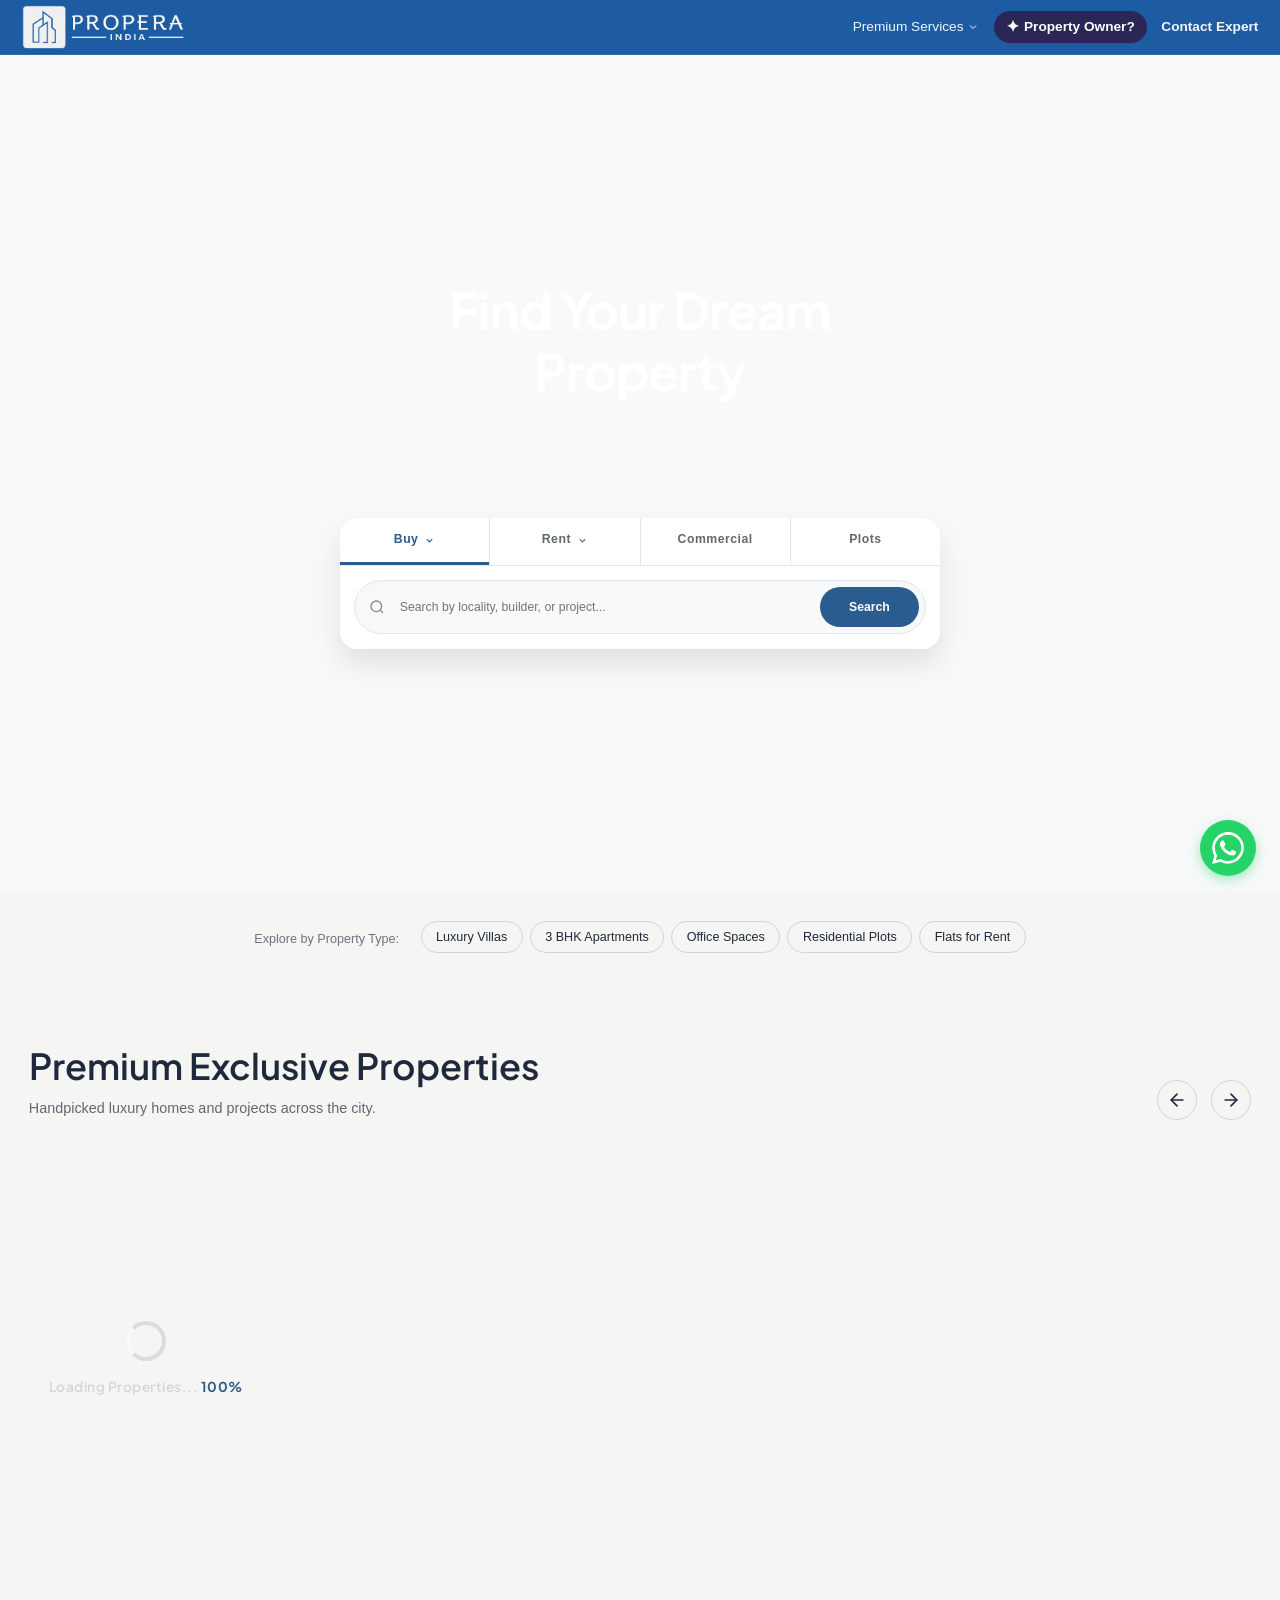
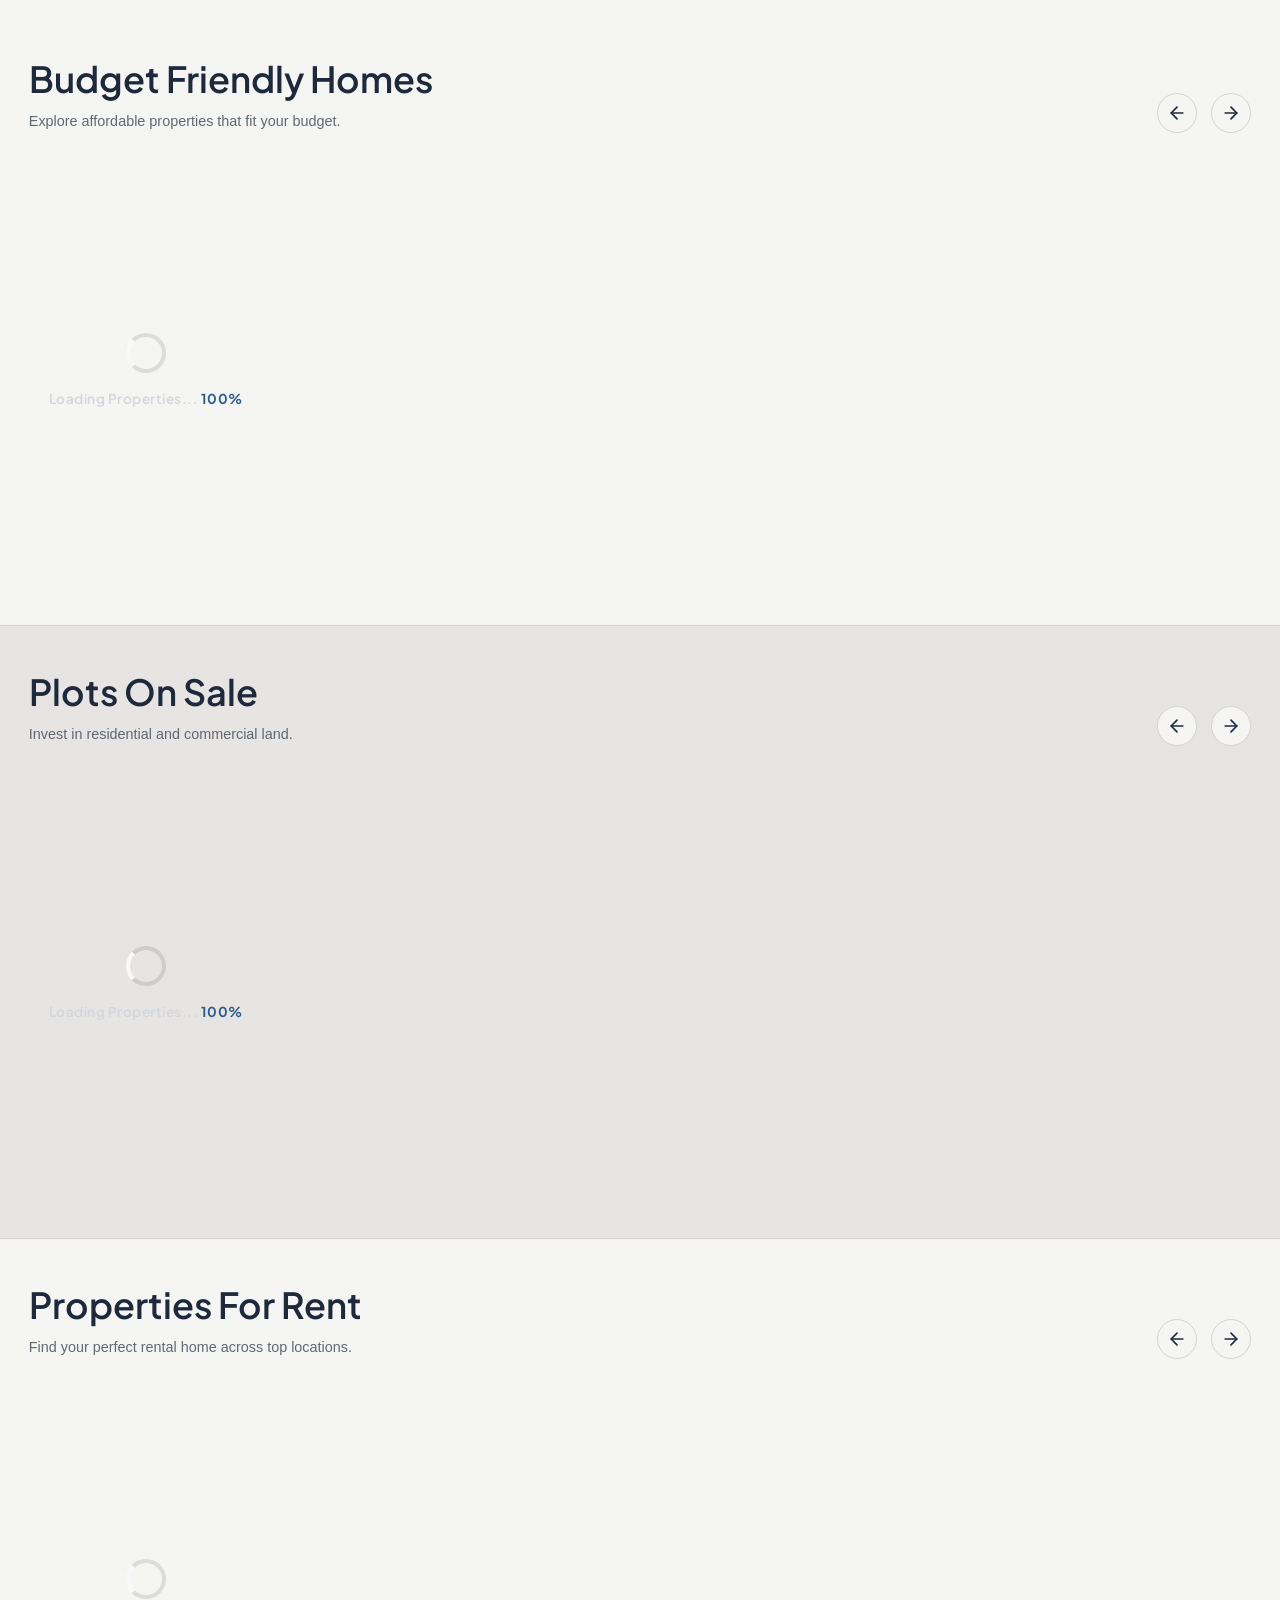
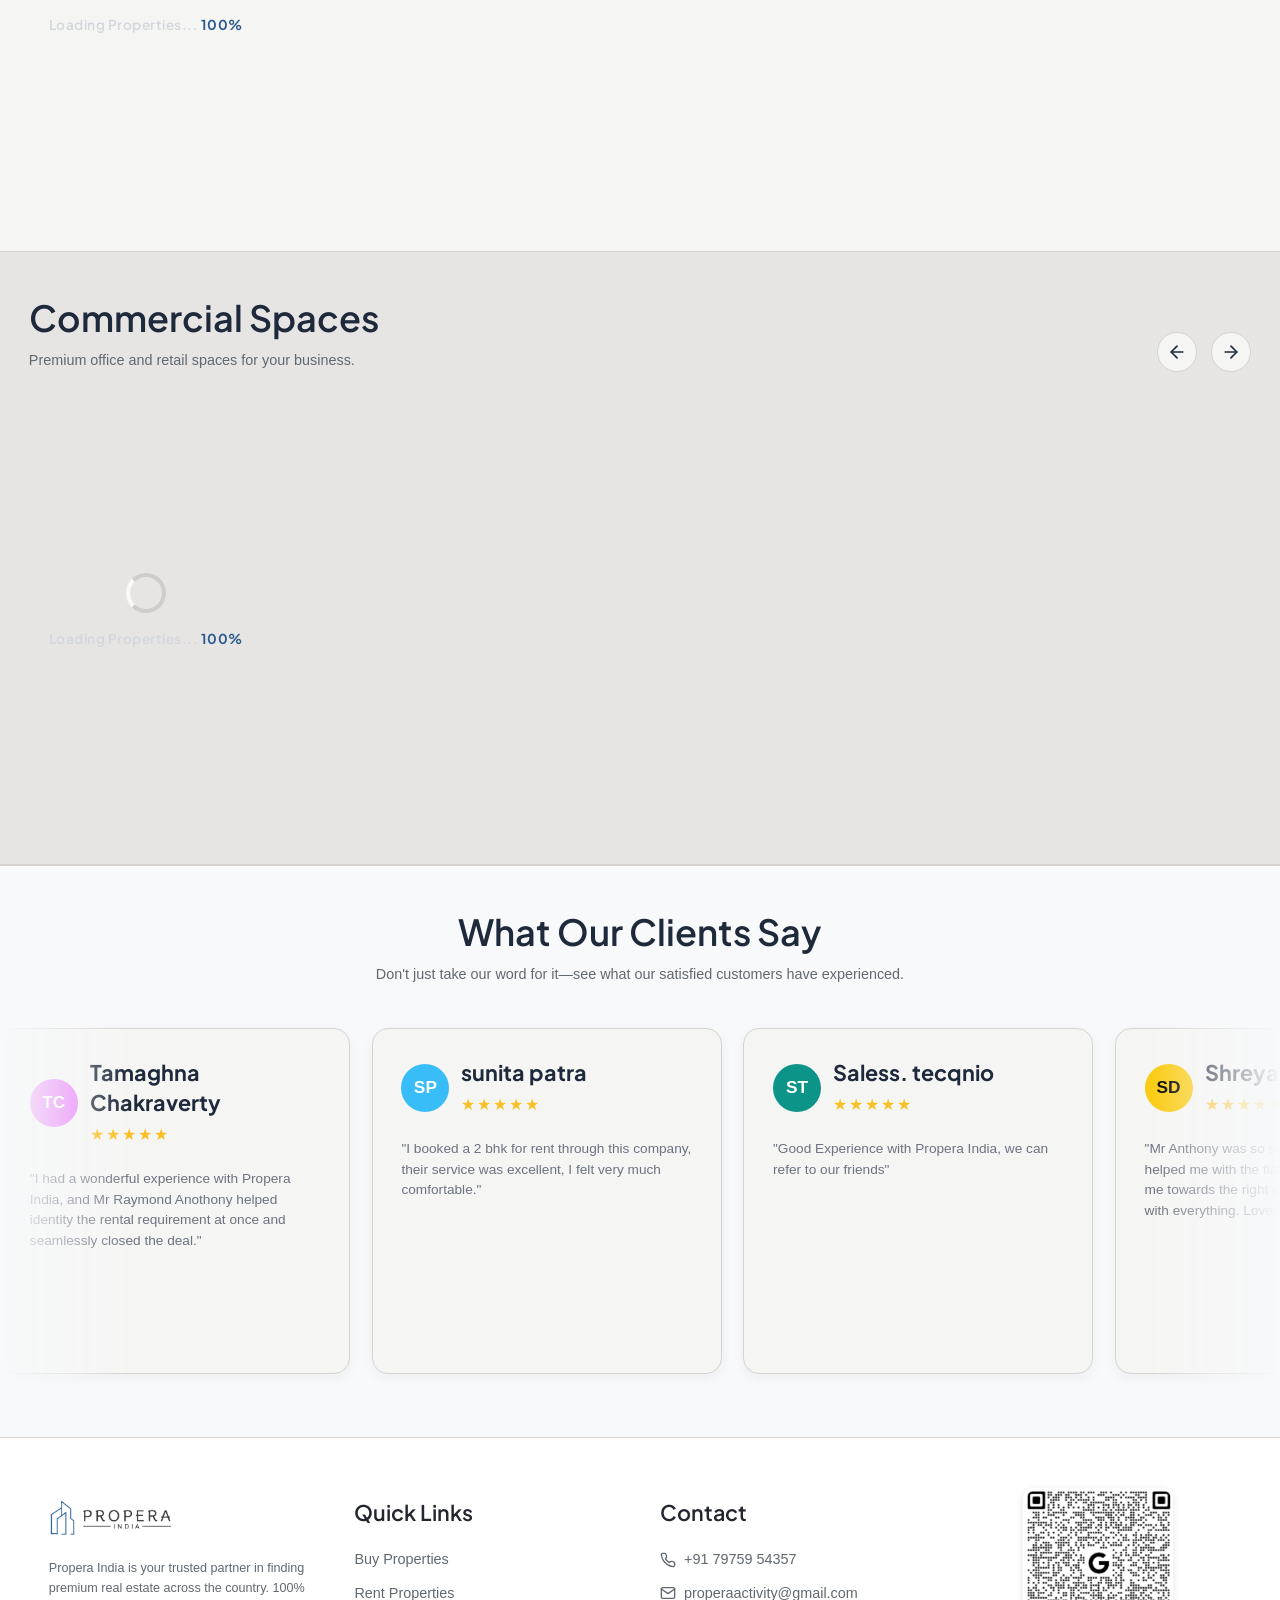
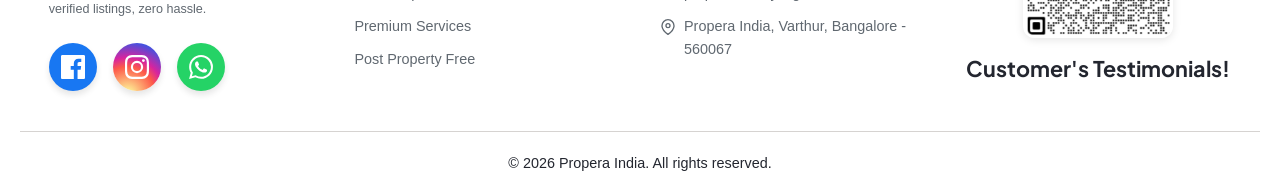
==== index.html @ 9d16a953 "Merge branch 'main' of https://github.com/properaindia/PROPERA-INDIA-WEBSITE" ====
<!DOCTYPE html>
<html lang="en">
<head>
  <meta charset="UTF-8">
  <meta name="viewport" content="width=device-width, initial-scale=1.0">
  <title>Propera India | Premium Real Estate Platform</title>
  
  <meta name="description" content="Discover premium real estate, luxury villas, and commercial properties in India with Propera.">
  <link rel="preconnect" href="https://fonts.googleapis.com">
  <link rel="preconnect" href="https://fonts.gstatic.com" crossorigin>
  <link href="https://fonts.googleapis.com/css2?family=Plus+Jakarta+Sans:wght@400;500;600;700&display=swap" rel="stylesheet">
  
  <link rel="stylesheet" href="css/navbar.css">
  <link rel="stylesheet" href="css/design-system.css">
  <link rel="stylesheet" href="css/home.css">
  
  <!-- Forms Handler for Google Sheets Integration -->
  <script src="js/form-handler.js" defer></script>
    <link rel="stylesheet" href="css/responsive.css">
  
  <!-- Vercel Web Analytics -->
  <script>
    window.va = window.va || function () { (window.vaq = window.vaq || []).push(arguments); };
  </script>
  <script defer src="/_vercel/insights/script.js"></script>
</head>
<body class="theme-root" style="background: var(--color-5);">

  <!-- SECTION 1: NAVBAR -->
  <header class="navbar">
    <div class="navbar-container">
      <div class="logo">
        <a href="index.html" style="display:flex; align-items:center;">
            <img src="assets/RibbonLogo.png" alt="Propera Logo" style="height: 44px; width: auto; object-fit: contain;">
        </a>
      </div>
        <nav class="nav-links">
          <div class="nav-dropdown scroll-reveal-item" style="opacity: 0; pointer-events: none; transform: translateY(-10px); transition: all 0.3s ease; width: 0; overflow: hidden; margin: 0; padding: 0;">
            <a href="#" class="nav-item" style="display:flex; align-items:center; gap:4px;">Buy <svg width="12" height="12" viewBox="0 0 24 24" fill="none" stroke="currentColor" stroke-width="2"><polyline points="6 9 12 15 18 9"/></svg></a>
            <div class="nav-dropdown-content">
              <a href="searchbuy.html?prop=apartments">Apartments</a>
            <a href="searchbuy.html?prop=villas">Villas</a>
            <div class="nav-nested-dropdown">
              <a href="#">Plots <svg width="12" height="12" viewBox="0 0 24 24" fill="none" stroke="currentColor" stroke-width="2"><polyline points="9 18 15 12 9 6"/></svg></a>
              <div class="nav-nested-dropdown-content">
                <a href="searchplots.html?subtype=residential">Residential Plot</a>
                <a href="searchplots.html?subtype=commercial">Commercial land</a>
                <a href="searchplots.html?subtype=agricultural">Agricultural Land</a>
              </div>
            </div>
          </div>
        </div>

          <div class="nav-dropdown scroll-reveal-item" style="opacity: 0; pointer-events: none; transform: translateY(-10px); transition: all 0.3s ease; width: 0; overflow: hidden; margin: 0; padding: 0;">
            <a href="#" class="nav-item" style="display:flex; align-items:center; gap:4px;">Rent/Lease <svg width="12" height="12" viewBox="0 0 24 24" fill="none" stroke="currentColor" stroke-width="2"><polyline points="6 9 12 15 18 9"/></svg></a>
            <div class="nav-dropdown-content">
              <div class="nav-nested-dropdown">
              <a href="#">Apartments <svg width="12" height="12" viewBox="0 0 24 24" fill="none" stroke="currentColor" stroke-width="2"><polyline points="9 18 15 12 9 6"/></svg></a>
              <div class="nav-nested-dropdown-content">
                <a href="searchrent.html?bhk=1">1 BHK</a>
                <a href="searchrent.html?bhk=2">2 BHK</a>
                <a href="searchrent.html?bhk=3">3 BHK</a>
                <a href="searchrent.html?bhk=4">4+ BHK</a>
              </div>
            </div>
            <div class="nav-nested-dropdown">
              <a href="#">Commercial Spaces <svg width="12" height="12" viewBox="0 0 24 24" fill="none" stroke="currentColor" stroke-width="2"><polyline points="9 18 15 12 9 6"/></svg></a>
              <div class="nav-nested-dropdown-content">
                <a href="searchcommercial.html?subtype=shop">Shop/Showroom</a>
                <a href="searchcommercial.html?subtype=office">Office Space</a>
                <a href="searchcommercial.html?subtype=warehouse">Warehouse/Godown</a>
              </div>
            </div>
          </div>
        </div>
      </nav>
      <div class="nav-actions">

        <div class="nav-dropdown">
          <a href="premium-services.html" class="nav-item" style="display:flex; align-items:center; gap:4px;">Premium Services <svg width="12" height="12" viewBox="0 0 24 24" fill="none" stroke="currentColor" stroke-width="2"><polyline points="6 9 12 15 18 9"/></svg></a>
          <div class="nav-dropdown-content">
            <a href="premium-services.html#home-loans">Home Loans</a>
            <a href="premium-services.html#legal-services">Legal Assistance</a>
            <a href="premium-services.html#interiors">Home Interiors</a>
          </div>
        </div>
        <a href="post-property.html" class="nav-owner-cta">
          <div class="cta-default">
            <span class="sparkle" style="font-size:1.1rem; line-height:1;">&#10022;</span> Property Owner?
          </div>
          <div class="cta-hover">
            Sell/Rent FREE &rsaquo;
          </div>
        </a>
        <a href="about-contact.html#contact" class="nav-item contact-expert-btn">Contact Expert</a>
      </div>
      <button class="mobile-toggle" aria-label="Menu">
        <svg width="24" height="24" viewBox="0 0 24 24" fill="none" stroke="currentColor" stroke-width="2"><line x1="3" y1="12" x2="21" y2="12"/><line x1="3" y1="6" x2="21" y2="6"/><line x1="3" y1="18" x2="21" y2="18"/></svg>
      </button>
    </div>
  </header>

  <!-- SECTION 2: HERO -->
  <section class="hero-redesign" style="position: relative; display: flex; align-items: center; justify-content: center; min-height: 100vh; margin-top: -63px; padding: calc(4rem + 100px) 1.5rem 4rem; text-align: center; color: white;">
    <!-- Background Carousel -->
    <div class="hero-bg-carousel" style="position: absolute; top: 0; left: 0; width: 100%; height: 100%; z-index: 1;">
        <img src="https://lh3.googleusercontent.com/d/1zv3XYkFZiX7wsfCk68HGi1olw7JpVQ9y" alt="Brigade Belvedere" style="object-fit: cover; width: 100%; height: 100%; position: absolute; top: 0; left: 0;">
    </div>
    <!-- Overlay Removed -->
    <!-- Content -->
    <div class="hero-content" style="position: relative; z-index: 3; max-width: 600px; width: 100%; display: flex; flex-direction: column; align-items: center; margin-top: -10px;">
      <div style="transform: translateY(-45px); display: flex; flex-direction: column; align-items: center; text-align: center; width: 100%;">
        <h1 class="text-h1" style="font-size: clamp(2.5rem, 5vw, 4rem); font-weight: 700; line-height: 1.1; margin-bottom: 1.5rem; letter-spacing: -0.02em; color: white;">
          Find Your Dream Property
        </h1>
      </div>

        <div class="hero-search-widget" style="width: 100%; background: white; border-radius: 18px; box-shadow: 0 15px 30px rgba(0,0,0,0.1); transform: translateY(0); margin-top: 50px; position: relative; z-index: 10;">
          <div class="hero-search-tabs" style="border-bottom: 1px solid #e5e5e5; display: flex; width: 100%; border-top-left-radius: 18px; border-top-right-radius: 18px;">
            <div class="nav-dropdown" style="flex: 1; border-right: 1px solid #e5e5e5; border-top-left-radius: 18px;">
              <a href="#" class="hero-tab active" style="display:flex; width: 100%; justify-content:center; align-items:center; gap:6px; padding: 0.85rem 0; font-family: 'Outfit', sans-serif; font-weight: 600; font-size: 0.85rem; border-top-left-radius: 18px;">Buy <svg width="11" height="11" viewBox="0 0 24 24" fill="none" stroke="currentColor" stroke-width="2.5"><polyline points="6 9 12 15 18 9"/></svg></a>
              <div class="nav-dropdown-content" style="text-align: left; top: auto; bottom: calc(100% - 15px);">
                <a href="searchbuy.html?prop=apartments">Apartments</a>
                <a href="searchbuy.html?prop=villas">Villas</a>
                <div class="nav-nested-dropdown">
                  <a href="#">Plots <svg width="12" height="12" viewBox="0 0 24 24" fill="none" stroke="currentColor" stroke-width="2"><polyline points="9 18 15 12 9 6"/></svg></a>
                  <div class="nav-nested-dropdown-content">
                    <a href="searchplots.html?subtype=residential">Residential Plot</a>
                    <a href="searchplots.html?subtype=commercial">Commercial land</a>
                    <a href="searchplots.html?subtype=agricultural">Agricultural Land</a>
                  </div>
                </div>
              </div>
            </div>
            
            <div class="nav-dropdown" style="flex: 1; border-right: 1px solid #e5e5e5;">
              <a href="#" class="hero-tab" style="display:flex; width: 100%; justify-content:center; align-items:center; gap:6px; padding: 0.85rem 0; font-family: 'Outfit', sans-serif; font-weight: 600; font-size: 0.85rem;">Rent <svg width="11" height="11" viewBox="0 0 24 24" fill="none" stroke="currentColor" stroke-width="2.5"><polyline points="6 9 12 15 18 9"/></svg></a>
              <div class="nav-dropdown-content" style="text-align: left; top: auto; bottom: calc(100% - 15px);">
                <div class="nav-nested-dropdown">
                  <a href="#">Apartments <svg width="12" height="12" viewBox="0 0 24 24" fill="none" stroke="currentColor" stroke-width="2"><polyline points="9 18 15 12 9 6"/></svg></a>
                  <div class="nav-nested-dropdown-content">
                    <a href="searchrent.html?bhk=1">1 BHK</a>
                    <a href="searchrent.html?bhk=2">2 BHK</a>
                    <a href="searchrent.html?bhk=3">3 BHK</a>
                    <a href="searchrent.html?bhk=4">4+ BHK</a>
                  </div>
                </div>
                <div class="nav-nested-dropdown">
                  <a href="#">Commercial Spaces <svg width="12" height="12" viewBox="0 0 24 24" fill="none" stroke="currentColor" stroke-width="2"><polyline points="9 18 15 12 9 6"/></svg></a>
                  <div class="nav-nested-dropdown-content">
                    <a href="searchcommercial.html?subtype=shop">Shop/Showroom</a>
                    <a href="searchcommercial.html?subtype=office">Office Space</a>
                    <a href="searchcommercial.html?subtype=warehouse">Warehouse/Godown</a>
                  </div>
                </div>
              </div>
            </div>
            
            <a href="#" class="hero-tab" style="flex: 1; width: 100%; display:flex; justify-content:center; align-items:center; border-right: 1px solid #e5e5e5; padding: 0.85rem 0; font-family: 'Outfit', sans-serif; font-weight: 600; font-size: 0.85rem;">Commercial</a>
            <a href="#" class="hero-tab" style="flex: 1; width: 100%; display:flex; justify-content:center; align-items:center; padding: 0.85rem 0; font-family: 'Outfit', sans-serif; font-weight: 600; font-size: 0.85rem; border-top-right-radius: 18px;">Plots</a>
          </div>
        <form class="hero-search-bar" action="searchbuy.html" method="GET" style="display: flex; padding: 1rem; border-bottom-left-radius: 18px; border-bottom-right-radius: 18px; background: white;">
          <div class="search-input-wrapper" style="flex: 1; display: flex; align-items: center; gap: var(--space-sm); background: #f8f9fa; border-radius: 40px; padding: 6px; padding-left: 14px; border: 1px solid #e5e5e5; box-shadow: inset 0 2px 4px rgba(0,0,0,0.02);">
            <svg width="16" height="16" viewBox="0 0 24 24" fill="none" stroke="#888" stroke-width="2"><circle cx="11" cy="11" r="8"/><line x1="21" y1="21" x2="16.65" y2="16.65"/></svg>
            <input type="text" name="q" class="hero-input" placeholder="Search by locality, builder, or project..." style="flex: 1; background: transparent; border: none; padding: 0.6rem 0; outline: none; font-size: 0.85rem; color: #333;">
            <button type="submit" class="hero-search-btn btn btn-primary" style="padding: 0.7rem 2rem; font-size: 0.85rem; font-weight: 600; border-radius: 40px; display: flex; align-items: center; justify-content: center; height: 100%; cursor: pointer; transition: all 0.2s;">Search</button>
          </div>
        </form>
      </div>


    </div>
  </section>

  <!-- SECTION 3: QUICK LINKS / LOCALITY CHIPS -->
  <section class="locality-section container">
    <div class="locality-wrapper">
      <span class="locality-label">Explore by Property Type:</span>
      <div class="chips-container">
        <a href="searchbuy.html?prop=villas" class="chip">Luxury Villas</a>
        <a href="searchbuy.html?prop=apartments&bhk=3" class="chip">3 BHK Apartments</a>
        <a href="searchcommercial.html" class="chip">Office Spaces</a>
        <a href="searchplots.html" class="chip">Residential Plots</a>
        <a href="searchrent.html?prop=apartments" class="chip">Flats for Rent</a>
      </div>
    </div>
  </section>

  <!-- SECTION 4: PREMIUM PROPERTIES CAROUSEL -->
  <section class="premium-section bg-alt">
    <div class="container">
      <div class="flex-between">
        <div>
          <h2 class="premium-title text-h2">Premium Exclusive Properties</h2>
          <p class="text-muted">Handpicked luxury homes and projects across the city.</p>
        </div>
        <div class="carousel-nav">
          <button class="nav-arrow" aria-label="Previous" onclick="scrollCarousel('premium-track', -1)">
            <svg width="20" height="20" viewBox="0 0 24 24" fill="none" stroke="currentColor" stroke-width="2" stroke-linecap="round" stroke-linejoin="round"><line x1="19" y1="12" x2="5" y2="12"></line><polyline points="12 19 5 12 12 5"></polyline></svg>
          </button>
          <button class="nav-arrow" aria-label="Next" onclick="scrollCarousel('premium-track', 1)">
            <svg width="20" height="20" viewBox="0 0 24 24" fill="none" stroke="currentColor" stroke-width="2" stroke-linecap="round" stroke-linejoin="round"><line x1="5" y1="12" x2="19" y2="12"></line><polyline points="12 5 19 12 12 19"></polyline></svg>
          </button>
        </div>
      </div>

      <div class="carousel-viewport">
        <div class="carousel-track" id="premium-track">
          <div style="padding: 20px;">Loading Premium properties...</div>
        </div>
      </div>
    </div>
  </section>

  <!-- SECTION 5: BUDGET FRIENDLY -->
  <section class="discovery-section">
    <div class="container">
      <div class="flex-between">
        <div>
          <h2 class="premium-title text-h2">Budget Friendly Homes</h2>
          <p class="text-muted">Explore affordable properties that fit your budget.</p>
        </div>
        <div class="carousel-nav">
          <button class="nav-arrow" aria-label="Previous" onclick="scrollCarousel('track-budget', -1)">
            <svg width="20" height="20" viewBox="0 0 24 24" fill="none" stroke="currentColor" stroke-width="2" stroke-linecap="round" stroke-linejoin="round"><line x1="19" y1="12" x2="5" y2="12"></line><polyline points="12 19 5 12 12 5"></polyline></svg>
          </button>
          <button class="nav-arrow" aria-label="Next" onclick="scrollCarousel('track-budget', 1)">
            <svg width="20" height="20" viewBox="0 0 24 24" fill="none" stroke="currentColor" stroke-width="2" stroke-linecap="round" stroke-linejoin="round"><line x1="5" y1="12" x2="19" y2="12"></line><polyline points="12 5 19 12 12 19"></polyline></svg>
          </button>
        </div>
      </div>
      <div class="carousel-viewport">
        <div class="carousel-track" id="track-budget">
          <div style="padding: 20px;">Loading Budget properties...</div>
        </div>
      </div>
    </div>
  </section>

  <!-- SECTION 6: PLOTS -->
  <section class="discovery-section bg-alt">
    <div class="container">
      <div class="flex-between">
        <div>
          <h2 class="premium-title text-h2">Plots On Sale</h2>
          <p class="text-muted">Invest in residential and commercial land.</p>
        </div>
        <div class="carousel-nav">
          <button class="nav-arrow" aria-label="Previous" onclick="scrollCarousel('track-plots', -1)">
            <svg width="20" height="20" viewBox="0 0 24 24" fill="none" stroke="currentColor" stroke-width="2" stroke-linecap="round" stroke-linejoin="round"><line x1="19" y1="12" x2="5" y2="12"></line><polyline points="12 19 5 12 12 5"></polyline></svg>
          </button>
          <button class="nav-arrow" aria-label="Next" onclick="scrollCarousel('track-plots', 1)">
            <svg width="20" height="20" viewBox="0 0 24 24" fill="none" stroke="currentColor" stroke-width="2" stroke-linecap="round" stroke-linejoin="round"><line x1="5" y1="12" x2="19" y2="12"></line><polyline points="12 5 19 12 12 19"></polyline></svg>
          </button>
        </div>
      </div>
      <div class="carousel-viewport">
        <div class="carousel-track" id="track-plots">
          <div style="padding: 20px;">Loading Plots...</div>
        </div>
      </div>
    </div>
  </section>

  <!-- SECTION 6.5: RENTAL PROPERTIES -->
  <section class="discovery-section">
    <div class="container">
      <div class="flex-between">
        <div>
          <h2 class="premium-title text-h2">Properties For Rent</h2>
          <p class="text-muted">Find your perfect rental home across top locations.</p>
        </div>
        <div class="carousel-nav">
          <button class="nav-arrow" aria-label="Previous" onclick="scrollCarousel('track-rent', -1)">
            <svg width="20" height="20" viewBox="0 0 24 24" fill="none" stroke="currentColor" stroke-width="2" stroke-linecap="round" stroke-linejoin="round"><line x1="19" y1="12" x2="5" y2="12"></line><polyline points="12 19 5 12 12 5"></polyline></svg>
          </button>
          <button class="nav-arrow" aria-label="Next" onclick="scrollCarousel('track-rent', 1)">
            <svg width="20" height="20" viewBox="0 0 24 24" fill="none" stroke="currentColor" stroke-width="2" stroke-linecap="round" stroke-linejoin="round"><line x1="5" y1="12" x2="19" y2="12"></line><polyline points="12 5 19 12 12 19"></polyline></svg>
          </button>
        </div>
      </div>
      <div class="carousel-viewport">
        <div class="carousel-track" id="track-rent">
          <div style="padding: 20px;">Loading Rental Properties...</div>
        </div>
      </div>
    </div>
  </section>

  <!-- SECTION 7: COMMERCIAL SPACES -->
  <section class="discovery-section bg-alt">
    <div class="container">
      <div class="flex-between">
        <div>
          <h2 class="premium-title text-h2">Commercial Spaces</h2>
          <p class="text-muted">Premium office and retail spaces for your business.</p>
        </div>
        <div class="carousel-nav">
          <button class="nav-arrow" aria-label="Previous" onclick="scrollCarousel('track-commercial', -1)">
            <svg width="20" height="20" viewBox="0 0 24 24" fill="none" stroke="currentColor" stroke-width="2" stroke-linecap="round" stroke-linejoin="round"><line x1="19" y1="12" x2="5" y2="12"></line><polyline points="12 19 5 12 12 5"></polyline></svg>
          </button>
          <button class="nav-arrow" aria-label="Next" onclick="scrollCarousel('track-commercial', 1)">
            <svg width="20" height="20" viewBox="0 0 24 24" fill="none" stroke="currentColor" stroke-width="2" stroke-linecap="round" stroke-linejoin="round"><line x1="5" y1="12" x2="19" y2="12"></line><polyline points="12 5 19 12 12 19"></polyline></svg>
          </button>
        </div>
      </div>
      <div class="carousel-viewport">
        <div class="carousel-track" id="track-commercial">
          <div style="padding: 20px;">Loading Commercial Spaces...</div>
        </div>
      </div>
    </div>
  </section>

  <!-- SECTION 8: TESTIMONIALS -->
  <section class="testimonials-section">
    <div class="container">
      <div class="flex-between" style="justify-content: center; text-align: center; margin-bottom: var(--space-md);">
        <div>
          <h2 class="premium-title text-h2">What Our Clients Say</h2>
          <p class="text-muted">Don't just take our word for it—see what our satisfied customers have experienced.</p>
        </div>
      </div>
    </div>
    
    <div class="marquee-container">
      <!-- First set of cards -->
      <div class="marquee-content">
        <div class="testimonial-card">
          <div class="testimonial-header">
            <div class="testimonial-avatar" style="background: #e879f9;">TC</div>
            <div class="testimonial-info">
              <h4>Tamaghna Chakraverty</h4>
              <div class="stars">★★★★★</div>
            </div>
          </div>
          <p class="testimonial-text">"I had a wonderful experience with Propera India, and Mr Raymond Anothony helped identity the rental requirement at once and seamlessly closed the deal."</p>
        </div>
        <div class="testimonial-card">
          <div class="testimonial-header">
            <div class="testimonial-avatar" style="background: #38bdf8;">SP</div>
            <div class="testimonial-info">
              <h4>sunita patra</h4>
              <div class="stars">★★★★★</div>
            </div>
          </div>
          <p class="testimonial-text">"I booked a 2 bhk for rent through this company, their service was excellent, I felt very much comfortable."</p>
        </div>
        <div class="testimonial-card">
          <div class="testimonial-header">
            <div class="testimonial-avatar" style="background: #0d9488;">ST</div>
            <div class="testimonial-info">
              <h4>Saless. tecqnio</h4>
              <div class="stars">★★★★★</div>
            </div>
          </div>
          <p class="testimonial-text">"Good Experience with Propera India, we can refer to our friends"</p>
        </div>
        <div class="testimonial-card">
          <div class="testimonial-header">
            <div class="testimonial-avatar" style="background: #facc15; color: #000;">SD</div>
            <div class="testimonial-info">
              <h4>Shreya Das</h4>
              <div class="stars">★★★★★</div>
            </div>
          </div>
          <p class="testimonial-text">"Mr Anthony was so sweet and helpful. He also helped me with the flat choosing and directing me towards the right direction. He was clear with everything. Loved the experience!"</p>
        </div>
        <div class="testimonial-card">
          <div class="testimonial-header">
            <div class="testimonial-avatar" style="background: #a3e635; color: #000;">TK</div>
            <div class="testimonial-info">
              <h4>Taniya Kumar</h4>
              <div class="stars">★★★★★</div>
            </div>
          </div>
          <p class="testimonial-text">"it sits right near the outer ring road, ensuring smooth connectivity to the tech parks. this project is a masterpiece for discerning buyers. it offers a premium lifestyle, thanks to the excellent quality of interiors. it sits right near the outer ring road, ensuring smooth connectivity to the tech parks. you can notice the amazing construction quality; sobha truly stands by its legacy. i can safely say there is nothing of this caliber in the entire radius and much more."</p>
        </div>
      </div>
      <!-- Second set of cards for seamless loop -->
      <div class="marquee-content" aria-hidden="true">
        <div class="testimonial-card">
          <div class="testimonial-header">
            <div class="testimonial-avatar" style="background: #e879f9;">TC</div>
            <div class="testimonial-info">
              <h4>Tamaghna Chakraverty</h4>
              <div class="stars">★★★★★</div>
            </div>
          </div>
          <p class="testimonial-text">"I had a wonderful experience with Propera India, and Mr Raymond Anothony helped identity the rental requirement at once and seamlessly closed the deal."</p>
        </div>
        <div class="testimonial-card">
          <div class="testimonial-header">
            <div class="testimonial-avatar" style="background: #38bdf8;">SP</div>
            <div class="testimonial-info">
              <h4>sunita patra</h4>
              <div class="stars">★★★★★</div>
            </div>
          </div>
          <p class="testimonial-text">"I booked a 2 bhk for rent through this company, their service was excellent, I felt very much comfortable."</p>
        </div>
        <div class="testimonial-card">
          <div class="testimonial-header">
            <div class="testimonial-avatar" style="background: #0d9488;">ST</div>
            <div class="testimonial-info">
              <h4>Saless. tecqnio</h4>
              <div class="stars">★★★★★</div>
            </div>
          </div>
          <p class="testimonial-text">"Good Experience with Propera India, we can refer to our friends"</p>
        </div>
        <div class="testimonial-card">
          <div class="testimonial-header">
            <div class="testimonial-avatar" style="background: #facc15; color: #000;">SD</div>
            <div class="testimonial-info">
              <h4>Shreya Das</h4>
              <div class="stars">★★★★★</div>
            </div>
          </div>
          <p class="testimonial-text">"Mr Anthony was so sweet and helpful. He also helped me with the flat choosing and directing me towards the right direction. He was clear with everything. Loved the experience!"</p>
        </div>
        <div class="testimonial-card">
          <div class="testimonial-header">
            <div class="testimonial-avatar" style="background: #a3e635; color: #000;">TK</div>
            <div class="testimonial-info">
              <h4>Taniya Kumar</h4>
              <div class="stars">★★★★★</div>
            </div>
          </div>
          <p class="testimonial-text">"it sits right near the outer ring road, ensuring smooth connectivity to the tech parks. this project is a masterpiece for discerning buyers. it offers a premium lifestyle, thanks to the excellent quality of interiors. it sits right near the outer ring road, ensuring smooth connectivity to the tech parks. you can notice the amazing construction quality; sobha truly stands by its legacy. i can safely say there is nothing of this caliber in the entire radius and much more."</p>
        </div>
      </div>
    </div>
  </section>

  <!-- FOOTER -->
  <footer style="padding: 60px 20px 20px 20px; background: white; border-top: 1px solid var(--border);">
    <div class="container grid grid-cols-4" style="gap: 40px; margin-bottom: 40px;">
      <div>
        <img src="assets/logoDARK.png" alt="Propera Logo" style="height: 40px; margin-bottom: 20px;">
        <p class="text-muted text-body-sm">Propera India is your trusted partner in finding premium real estate across the country. 100% verified listings, zero hassle.</p>
        <div style="margin-top: 24px;">
          <div style="display: flex; gap: 16px;">
            <a href="https://www.facebook.com/people/Propera-India-Realty/61590039786236/" target="_blank" rel="noopener" style="display: flex; align-items: center; justify-content: center; width: 48px; height: 48px; background: #1877F2; color: white; border-radius: 50%; text-decoration: none; transition: transform 0.2s; box-shadow: 0 4px 6px rgba(0,0,0,0.1);" onmouseover="this.style.transform='scale(1.15)'" onmouseout="this.style.transform='scale(1)'" aria-label="Facebook">
              <svg width="24" height="24" fill="currentColor" viewBox="0 0 24 24"><path d="M22.675 0h-21.35C.597 0 0 .597 0 1.325v21.351C0 23.403.597 24 1.325 24H12.82v-9.294H9.692v-3.622h3.128V8.413c0-3.1 1.893-4.788 4.659-4.788 1.325 0 2.463.099 2.795.143v3.24l-1.918.001c-1.504 0-1.795.715-1.795 1.763v2.313h3.587l-.467 3.622h-3.12V24h6.116c.73 0 1.323-.597 1.323-1.325V1.325C24 .597 23.403 0 22.675 0z"/></svg>
            </a>
            <a href="https://www.instagram.com/propera.india/" target="_blank" rel="noopener" style="display: flex; align-items: center; justify-content: center; width: 48px; height: 48px; background: radial-gradient(circle at 30% 107%, #fdf497 0%, #fdf497 5%, #fd5949 45%,#d6249f 60%,#285AEB 90%); color: white; border-radius: 50%; text-decoration: none; transition: transform 0.2s; box-shadow: 0 4px 6px rgba(0,0,0,0.1);" onmouseover="this.style.transform='scale(1.15)'" onmouseout="this.style.transform='scale(1)'" aria-label="Instagram">
              <svg width="24" height="24" fill="currentColor" viewBox="0 0 24 24"><path d="M12 2.163c3.204 0 3.584.012 4.85.07 3.252.148 4.771 1.691 4.919 4.919.058 1.265.069 1.645.069 4.849 0 3.205-.012 3.584-.069 4.849-.149 3.225-1.664 4.771-4.919 4.919-1.266.058-1.644.07-4.85.07-3.204 0-3.584-.012-4.849-.07-3.26-.149-4.771-1.699-4.919-4.92-.058-1.265-.07-1.644-.07-4.849 0-3.204.013-3.583.07-4.849.149-3.227 1.664-4.771 4.919-4.919 1.266-.057 1.645-.069 4.849-.069zM12 0C8.741 0 8.333.014 7.053.072 2.695.272.273 2.69.073 7.052.014 8.333 0 8.741 0 12c0 3.259.014 3.668.072 4.948.2 4.358 2.618 6.78 6.98 6.98C8.333 23.986 8.741 24 12 24c3.259 0 3.668-.014 4.948-.072 4.354-.2 6.782-2.618 6.979-6.98.059-1.28.073-1.689.073-4.948 0-3.259-.014-3.667-.072-4.947-.196-4.354-2.617-6.78-6.979-6.98C15.668.014 15.259 0 12 0zm0 5.838a6.162 6.162 0 100 12.324 6.162 6.162 0 000-12.324zM12 16a4 4 0 110-8 4 4 0 010 8zm6.406-11.845a1.44 1.44 0 100 2.881 1.44 1.44 0 000-2.881z"/></svg>
            </a>
            <a href="https://wa.me/917975954357" target="_blank" rel="noopener" style="display: flex; align-items: center; justify-content: center; width: 48px; height: 48px; background: #25D366; color: white; border-radius: 50%; text-decoration: none; transition: transform 0.2s; box-shadow: 0 4px 6px rgba(0,0,0,0.1);" onmouseover="this.style.transform='scale(1.15)'" onmouseout="this.style.transform='scale(1)'" aria-label="WhatsApp">
              <svg width="24" height="24" fill="currentColor" viewBox="0 0 24 24"><path d="M17.472 14.382c-.297-.149-1.758-.867-2.03-.967-.273-.099-.471-.148-.67.15-.197.297-.767.966-.94 1.164-.173.199-.347.223-.644.075-.297-.15-1.255-.463-2.39-1.475-.883-.788-1.48-1.761-1.653-2.059-.173-.297-.018-.458.13-.606.134-.133.298-.347.446-.52.149-.174.198-.298.298-.497.099-.198.05-.371-.025-.52-.075-.149-.669-1.612-.916-2.207-.242-.579-.487-.5-.669-.51a12.8 12.8 0 0 0-.57-.01c-.198 0-.52.074-.792.372-.272.297-1.04 1.016-1.04 2.479 0 1.462 1.065 2.875 1.213 3.074.149.198 2.096 3.2 5.077 4.487.709.306 1.262.489 1.694.625.712.227 1.36.195 1.871.118.571-.085 1.758-.719 2.006-1.413.248-.694.248-1.289.173-1.413-.074-.124-.272-.198-.57-.347m-5.421 7.403h-.004a9.87 9.87 0 0 1-5.031-1.378l-.361-.214-3.741.982.998-3.648-.235-.374a9.86 9.86 0 0 1-1.51-5.26c.001-5.45 4.436-9.884 9.888-9.884 2.64 0 5.122 1.03 6.988 2.898a9.825 9.825 0 0 1 2.893 6.994c-.003 5.45-4.437 9.884-9.885 9.884m8.413-18.297A11.815 11.815 0 0 0 12.05 0C5.495 0 .16 5.335.157 11.892c0 2.096.547 4.142 1.588 5.945L.057 24l6.305-1.654a11.882 11.882 0 0 0 5.683 1.448h.005c6.554 0 11.89-5.335 11.893-11.893a11.821 11.821 0 0 0-3.48-8.413z"/></svg>
            </a>
          </div>
        </div>
      </div>
      <div>
        <h4 class="text-h4" style="margin-bottom: 20px;">Quick Links</h4>
        <ul style="list-style: none; padding: 0; display: flex; flex-direction: column; gap: 10px;">
          <li><a href="searchbuy.html" style="color: var(--text-secondary); text-decoration: none;">Buy Properties</a></li>
          <li><a href="searchrent.html" style="color: var(--text-secondary); text-decoration: none;">Rent Properties</a></li>
          <li><a href="premium-services.html" style="color: var(--text-secondary); text-decoration: none;">Premium Services</a></li>
          <li><a href="post-property.html" style="color: var(--text-secondary); text-decoration: none;">Post Property Free</a></li>
        </ul>
      </div>
      <div>
        <h4 class="text-h4" style="margin-bottom: 20px;">Contact</h4>
        <ul style="list-style: none; padding: 0; display: flex; flex-direction: column; gap: 10px;">
          <li style="color: var(--text-secondary); display: flex; align-items: center; gap: 8px;">
            <svg width="16" height="16" viewBox="0 0 24 24" fill="none" stroke="currentColor" stroke-width="2" stroke-linecap="round" stroke-linejoin="round"><path d="M22 16.92v3a2 2 0 0 1-2.18 2 19.79 19.79 0 0 1-8.63-3.07 19.5 19.5 0 0 1-6-6 19.79 19.79 0 0 1-3.07-8.67A2 2 0 0 1 4.11 2h3a2 2 0 0 1 2 1.72 12.84 12.84 0 0 0 .7 2.81 2 2 0 0 1-.45 2.11L8.09 9.91a16 16 0 0 0 6 6l1.27-1.27a2 2 0 0 1 2.11-.45 12.84 12.84 0 0 0 2.81.7A2 2 0 0 1 22 16.92z"></path></svg>
            +91 79759 54357
          </li>
          <li style="color: var(--text-secondary); display: flex; align-items: center; gap: 8px;">
            <svg width="16" height="16" viewBox="0 0 24 24" fill="none" stroke="currentColor" stroke-width="2" stroke-linecap="round" stroke-linejoin="round"><path d="M4 4h16c1.1 0 2 .9 2 2v12c0 1.1-.9 2-2 2H4c-1.1 0-2-.9-2-2V6c0-1.1.9-2 2-2z"></path><polyline points="22,6 12,13 2,6"></polyline></svg>
            properaactivity@gmail.com
          </li>
          <li style="color: var(--text-secondary); display: flex; align-items: flex-start; gap: 8px;">
            <svg width="16" height="16" viewBox="0 0 24 24" fill="none" stroke="currentColor" stroke-width="2" stroke-linecap="round" stroke-linejoin="round" style="flex-shrink: 0; margin-top: 4px;"><path d="M21 10c0 7-9 13-9 13s-9-6-9-13a9 9 0 0 1 18 0z"></path><circle cx="12" cy="10" r="3"></circle></svg>
            <span>Propera India, Varthur, Bangalore - 560067</span>
          </li>
        </ul>
      </div>
          <div style="text-align: center; display: flex; flex-direction: column; align-items: center; justify-content: center; margin-top: -16px;">
        <img src="assets/QR.png" alt="Customer Testimonials QR Code" style="width: 150px; height: 150px; object-fit: contain; border-radius: 12px; margin-bottom: 16px; box-shadow: 0 2px 8px rgba(0,0,0,0.1);">
        <h4 style="margin: 0; font-weight: 700; font-size: 1.2rem; color: var(--text-primary); white-space: nowrap;">Customer's Testimonials!</h4>
      </div>
    </div>
    <div style="text-align: center; color: var(--text-muted); padding-top: 20px; border-top: 1px solid var(--border);">
      <p style="margin: 0;">&copy; 2026 Propera India. All rights reserved.</p>
    </div>
  </footer>

  <a href="https://wa.me/917975954357" target="_blank" rel="noopener" class="floating-whatsapp" aria-label="Chat on WhatsApp">
    <svg class="whatsapp-icon" viewBox="0 0 24 24"><path d="M17.472 14.382c-.297-.149-1.758-.867-2.03-.967-.273-.099-.471-.148-.67.15-.197.297-.767.966-.94 1.164-.173.199-.347.223-.644.075-.297-.15-1.255-.463-2.39-1.475-.883-.788-1.48-1.761-1.653-2.059-.173-.297-.018-.458.13-.606.134-.133.298-.347.446-.52.149-.174.198-.298.298-.497.099-.198.05-.371-.025-.52-.075-.149-.669-1.612-.916-2.207-.242-.579-.487-.5-.669-.51a12.8 12.8 0 0 0-.57-.01c-.198 0-.52.074-.792.372-.272.297-1.04 1.016-1.04 2.479 0 1.462 1.065 2.875 1.213 3.074.149.198 2.096 3.2 5.077 4.487.709.306 1.262.489 1.694.625.712.227 1.36.195 1.871.118.571-.085 1.758-.719 2.006-1.413.248-.694.248-1.289.173-1.413-.074-.124-.272-.198-.57-.347m-5.421 7.403h-.004a9.87 9.87 0 0 1-5.031-1.378l-.361-.214-3.741.982.998-3.648-.235-.374a9.86 9.86 0 0 1-1.51-5.26c.001-5.45 4.436-9.884 9.888-9.884 2.64 0 5.122 1.03 6.988 2.898a9.825 9.825 0 0 1 2.893 6.994c-.003 5.45-4.437 9.884-9.885 9.884m8.413-18.297A11.815 11.815 0 0 0 12.05 0C5.495 0 .16 5.335.157 11.892c0 2.096.547 4.142 1.588 5.945L.057 24l6.305-1.654a11.882 11.882 0 0 0 5.683 1.448h.005c6.554 0 11.89-5.335 11.893-11.893a11.821 11.821 0 0 0-3.48-8.413z"/></svg>
  </a>

  <!-- Link your app logic if any -->
  <script src="js/property-loader.js"></script>
  <script src="js/dynamic-loader.js"></script>
  <script src="js/app.js"></script>
  <script>
    document.addEventListener('DOMContentLoaded', () => {
      // Scroll Reveal logic for navbar items
      const searchContainer = document.querySelector('.search-container');
      const revealItems = document.querySelectorAll('.scroll-reveal-item');
      
      if (searchContainer && revealItems.length > 0) {
        window.addEventListener('scroll', () => {
          const rect = searchContainer.getBoundingClientRect();
          // If the top of the search container goes above the middle of the viewport
          if (rect.top < window.innerHeight / 2) {
            revealItems.forEach(item => {
              item.style.opacity = '1';
              item.style.pointerEvents = 'auto';
              item.style.transform = 'translateY(0)';
              item.style.width = 'auto';
              item.style.margin = '0';
              item.style.overflow = 'visible';
            });
          } else {
            revealItems.forEach(item => {
              item.style.opacity = '0';
              item.style.pointerEvents = 'none';
              item.style.transform = 'translateY(-10px)';
              item.style.width = '0';
              item.style.overflow = 'hidden';
            });
          }
        });
      }
    });
  </script>
  <script>
    // Simple logic for tabs and carousels
    document.querySelectorAll('.hero-tab').forEach(tab => {
        tab.addEventListener('click', e => {
            e.preventDefault();
            document.querySelectorAll('.hero-tab').forEach(t => t.classList.remove('active'));
            tab.classList.add('active');
            const action = tab.innerText.toLowerCase();
            document.querySelector('.hero-search-bar').action = 'search' + action + '.html';
        });
    });
  </script>
</body>
</html>
---- css/navbar.css ----
/* Shared Navbar - Consistent across all pages */
.navbar {
    position: sticky;
    top: 0;
    width: 100%;
    background-color: rgb(29, 92, 162) !important;
    background: rgb(29, 92, 162) !important;
    backdrop-filter: none !important;
    -webkit-backdrop-filter: none !important;
    z-index: 1000;
    border-bottom: 1px solid rgba(255, 255, 255, 0.1);
}

.navbar-container {
    display: flex;
    align-items: center;
    justify-content: space-between;
    height: 54px; /* Reduced from 60px (10% scale) */
    max-width: 1440px; /* Scaled from 1600px (10% scale) */
    margin: 0 auto;
    padding: 0 1.5rem;
}

.logo {
    flex-shrink: 0;
}

.logo a {
    text-decoration: none;
}

.nav-links {
    display: none;
    gap: 1rem; /* Reduced gap to fit all items */
    align-items: center;
    flex-shrink: 1; /* allow shrinking if needed */
}

@media (min-width: 1100px) {
    .nav-links {
        display: flex;
    }
}

@media (min-width: 1200px) {
    .nav-links {
        gap: 1.5rem; /* More space on large screens */
    }
}

.nav-item {
    font-size: 0.95rem; /* Increased from 0.85rem */
    font-weight: 500;
    color: rgba(255, 255, 255, 0.95);
    text-decoration: none;
    white-space: nowrap;
    transition: color 0.2s;
}

.nav-item:hover {
    color: #ffffff;
}

.nav-badge {
    background: #6366f1; /* updated badge color */
    color: white;
    font-size: 0.7rem; /* Increased from 0.625rem */
    font-weight: 600;
    padding: 0.15rem 0.4rem;
    border-radius: 4px;
    margin-left: 0.25rem;
    vertical-align: middle;
}

.nav-dropdown {
    position: relative;
}

.nav-dropdown-content {
    display: none;
    position: absolute;
    top: 100%;
    left: 0;
    background: white;
    border: 1px solid #e5e5e5;
    border-radius: 8px;
    padding: 1rem;
    box-shadow: 0 8px 24px rgba(0,0,0,0.08);
    min-width: 180px;
    z-index: 100;
}

.nav-dropdown:hover > .nav-dropdown-content {
    display: block;
}

/* Nested dropdown styles */
.nav-nested-dropdown {
    position: relative;
}

.nav-nested-dropdown-content {
    display: none;
    position: absolute;
    top: 0;
    left: 100%;
    background: white;
    border: 1px solid #e5e5e5;
    border-radius: 8px;
    padding: 0.5rem 1rem;
    box-shadow: 0 8px 24px rgba(0,0,0,0.08);
    min-width: 135px;
    z-index: 101;
    margin-left: 2px;
}

.nav-nested-dropdown:hover > .nav-nested-dropdown-content {
    display: block;
}

.nav-dropdown-content .nav-nested-dropdown > a {
    display: flex;
    justify-content: space-between;
    align-items: center;
}

.nav-dropdown-title {
    font-size: 0.75rem;
    font-weight: 600;
    color: #9ca3af;
    text-transform: uppercase;
    letter-spacing: 0.05em;
    margin-bottom: 0.5rem;
    display: block;
}

.nav-dropdown-content a {
    display: block;
    padding: 0.4rem 0;
    font-size: 0.95rem; /* Increased from 0.875rem */
    color: #374151;
    text-decoration: none;
}

.nav-dropdown-content a:hover {
    color: #2B5C8F;
}

.nav-actions {
    display: none;
    gap: 0.75rem; /* Slightly increased gap for larger elements */
    align-items: center;
    flex-shrink: 0;
}

@media (min-width: 1100px) {
    .nav-actions {
        display: flex;
    }
}

.mobile-toggle {
    display: block;
    background: none;
    border: none;
    cursor: pointer;
    padding: 0.25rem;
    color: white; /* Changed from dark gray for blue navbar */
}

@media (min-width: 1100px) {
    .mobile-toggle {
        display: none;
    }
}

/* Mobile menu */
@media (max-width: 1099px) {
    .navbar-container {
        flex-wrap: wrap;
        height: auto;
        min-height: 54px;
    }
    .logo, .mobile-toggle {
        display: flex;
        align-items: center;
        height: 54px;
    }
    .mobile-toggle {
        margin-left: auto;
    }
    .nav-links.active {
        display: flex;
        flex-direction: column;
        width: 100%;
        background: rgb(29, 92, 162);
        padding: 1rem 0;
        border-top: 1px solid rgba(255, 255, 255, 0.1);
        gap: 0.75rem;
    }
    .nav-actions {
        display: none;
        flex-direction: column;
        width: 100%;
        gap: 0.75rem;
    }
    .nav-actions.active {
        display: flex;
        width: 100%;
        background: rgb(29, 92, 162);
        padding: 0 0 1.5rem 0;
    }
    .nav-owner-cta, .contact-expert-btn, .whatsapp-btn {
        width: 100%;
        text-align: center;
        justify-content: center;
    }
}

@media (min-width: 1100px) {
    .nav-links.active {
        display: none;
    }
}

/* Nav Owner CTA */
.nav-owner-cta {
    position: relative;
    overflow: hidden;
    background: #2a2656;
    color: white;
    display: inline-flex;
    align-items: center;
    justify-content: center;
    padding: 0 1.25rem;
    height: 32px; /* Reduced to match slimmer navbar */
    border-radius: 9999px;
    font-size: 0.95rem; /* Increased from 0.85rem */
    text-decoration: none;
    font-weight: 600;
    min-width: 153px; /* Increased to fit larger text */
}

.contact-expert-btn {
    font-size: 0.95rem !important;
    font-weight: 600 !important;
    white-space: nowrap;
}

.whatsapp-btn {
    display: inline-flex;
    align-items: center;
    gap: 0.3rem;
    background: #25D366;
    color: white;
    padding: 0.5rem 1rem;
    border-radius: 9999px;
    font-size: 0.95rem;
    font-weight: 600;
    text-decoration: none;
    white-space: nowrap;
    transition: background 0.2s;
}

.whatsapp-btn:hover {
    background: #20BA56;
}

.cta-default, .cta-hover {
    position: absolute;
    display: flex;
    align-items: center;
    gap: 0.35rem;
    width: 100%;
    height: 100%;
    justify-content: center;
    transition: transform 0.3s cubic-bezier(0.4, 0, 0.2, 1), filter 0.3s cubic-bezier(0.4, 0, 0.2, 1), opacity 0.3s ease;
}

.cta-default {
    transform: translateY(0);
    filter: blur(0);
    opacity: 1;
}

.cta-hover {
    transform: translateY(100%);
    opacity: 0;
}

.nav-owner-cta:hover .cta-default {
    transform: translateY(-50%);
    filter: blur(4px);
    opacity: 0;
}

.nav-owner-cta:hover .cta-hover {
    transform: translateY(0);
    opacity: 1;
}
---- css/design-system.css ----
/* 
  Propera India - Global Design System & Foundational Architecture
  Prioritizing performance, lightweight UI, and a premium feel.
*/

:root {
  /* Foundational Typography */
  --font-primary: 'Inter', -apple-system, BlinkMacSystemFont, "Segoe UI", Roboto, Helvetica, Arial, sans-serif;
  --font-heading: 'Plus Jakarta Sans', var(--font-primary); /* Use primary sans-serif fallback for consistency */
  
  /* Text Colors */
  --text-primary: #23262F;
  --text-secondary: #606870;
  --text-light: #FFFFFF;
  
  /* Background Colors */
  --bg-white: #FFFFFF;
  --bg-off-white: #F8F9FA;
  
  /* Spacing Rhythm */
  --space-xs: 0.5rem;
  --space-sm: 1rem;
  --space-md: 1.5rem;
  --space-lg: 2rem;
  --space-xl: 3rem;
  --space-xxl: 5rem;
  --space-section: 8rem;

  /* Border Radius */
  --radius-sm: 4px;
  --radius-md: 8px;
  --radius-lg: 16px;
  --radius-full: 9999px;

  /* Shadows for Premium Depth */
  --shadow-sm: 0 2px 8px rgba(0, 0, 0, 0.04);
  --shadow-md: 0 8px 24px rgba(0, 0, 0, 0.08);
  --shadow-lg: 0 16px 32px rgba(0, 0, 0, 0.12);
  --shadow-floating: 0 24px 48px rgba(0, 0, 0, 0.16);

  /* Transitions */
  --transition-fast: 0.2s cubic-bezier(0.4, 0, 0.2, 1);
  --transition-smooth: 0.3s cubic-bezier(0.4, 0, 0.2, 1);
}

/* ==========================================================================
   COLOR SYSTEM PLACEHOLDERS
   DO NOT finalize colors. Inject globally later.
   ========================================================================== */
.first-color { background: #F8F9FA; }
.second-color { background: #d3d6db; }
.third-color { background: #2B5C8F; }
.fourth-color { background: #2B5C8F; }

/* Variables referencing the color palette for component usage */
.theme-root {
  --color-1: #F8F9FA;
  --color-2: #d3d6db;
  --color-3: #2B5C8F;
  --color-4: #2B5C8F;
  --color-5: #f5f5f4;
  --color-border: #e5e5e5;
  --color-text: #23262F;
  --color-text-muted: #606870;
  --space-2xl: 4rem;
}

/* ==========================================================================
   RESET & BASE
   ========================================================================== */
*, *::before, *::after {
  box-sizing: border-box;
  margin: 0;
  padding: 0;
}

html {
  scroll-behavior: smooth;
  /* Fluid typography: scaled down by 10% from original (14.4px max instead of 16px) */
  font-size: clamp(12.6px, 0.9vw + 9px, 14.4px);
}

body {
  font-family: var(--font-primary);
  color: var(--text-primary);
  background-color: var(--bg-off-white);
  line-height: 1.6;
  -webkit-font-smoothing: antialiased;
  -moz-osx-font-smoothing: grayscale;
  overflow-x: hidden;
  /* Removed zoom: 0.9 as it breaks responsive design on resize */
}

img, picture, video, canvas, svg {
  display: block;
  max-width: 100%;
  height: auto;
}

a {
  color: inherit;
  text-decoration: none;
}

button {
  background: none;
  border: none;
  font: inherit;
  cursor: pointer;
}

/* ==========================================================================
   TYPOGRAPHY
   ========================================================================== */
h1, h2, h3, h4, h5, h6 {
  font-family: var(--font-heading);
  line-height: 1.2;
  font-weight: 600;
  margin-bottom: var(--space-md);
}

.text-display { font-size: clamp(2.5rem, 5vw, 4.5rem); letter-spacing: -0.02em; }
.text-h1 { font-size: clamp(2rem, 4vw, 3.5rem); letter-spacing: -0.01em; }
.text-h2 { font-size: clamp(1.75rem, 3vw, 2.5rem); }
.text-h3 { font-size: clamp(1.5rem, 2vw, 2rem); }
.text-body-lg { font-size: 1.125rem; }
.text-body { font-size: 1rem; }
.text-body-sm { font-size: 0.875rem; }
.text-muted { color: var(--text-secondary); }

/* ==========================================================================
   LAYOUT SYSTEM
   ========================================================================== */
.container {
  width: 100%;
  max-width: 1440px; /* Scaled down 10% from 1600px */
  margin: 0 auto;
  padding: 0 var(--space-md);
}

@media (min-width: 768px) {
  .container { padding: 0 var(--space-xl); }
}

.section {
  padding: var(--space-xxl) 0;
}

@media (min-width: 1024px) {
  .section { padding: var(--space-section) 0; }
}

.grid {
  display: grid;
  gap: var(--space-lg);
}

.grid-cols-2 { grid-template-columns: repeat(1, 1fr); }
.grid-cols-3 { grid-template-columns: repeat(1, 1fr); }
.grid-cols-4 { grid-template-columns: repeat(1, 1fr); }

@media (min-width: 768px) {
  .grid-cols-2 { grid-template-columns: repeat(2, 1fr); }
  .grid-cols-3 { grid-template-columns: repeat(2, 1fr); }
  .grid-cols-4 { grid-template-columns: repeat(2, 1fr); }
}

@media (min-width: 1024px) {
  .grid-cols-3 { grid-template-columns: repeat(3, 1fr); }
  .grid-cols-4 { grid-template-columns: repeat(4, 1fr); }
}

/* ==========================================================================
   COMPONENTS
   ========================================================================== */

/* Buttons */
.btn {
  display: inline-flex;
  align-items: center;
  justify-content: center;
  padding: 0.6rem 1.25rem;
  border-radius: var(--radius-sm);
  font-weight: 600;
  transition: all 0.3s ease;
  text-align: center;
}

.btn-primary {
  background-color: var(--color-4, #2B5C8F);
  color: var(--text-light);
}

.btn-primary:hover {
  background-color: var(--color-3, #2B5C8F);
  transform: translateY(-2px);
  box-shadow: var(--shadow-md);
}

.btn-secondary {
  background-color: var(--color-1, #F8F9FA);
  color: var(--color-4, #2B5C8F);
}

.btn-secondary:hover {
  background-color: var(--color-2, #d3d6db);
}

.btn-outline {
  border: 1px solid var(--color-border, #e5e5e5);
  color: var(--text-primary, #23262F);
}

.btn-outline:hover {
  background-color: var(--bg-off-white, #F8F9FA);
  border-color: var(--text-secondary, #606870);
  color: var(--text-primary, #23262F);
}

/* Cards (Property Cards) */
.card {
  background: var(--bg-white);
  border-radius: var(--radius-lg);
  border: 1px solid var(--color-4, #2563eb);
  overflow: hidden;
  box-shadow: var(--shadow-sm);
  transition: var(--transition-smooth);
  display: flex;
  flex-direction: column;
  margin: 4px; /* Give the cards 4 pixels all around */
}

.card:hover {
  transform: none; /* No lifting */
  box-shadow: 0 0 0 3px var(--color-4, #2563eb);
  z-index: 20;
}

.card-img-wrapper {
  position: relative;
  aspect-ratio: 4/3;
  overflow: hidden;
}

.card-img {
  width: 100%;
  height: 100%;
  object-fit: cover;
  transition: transform 0.5s ease;
}

.card:hover .card-img {
  transform: scale(1.05); /* Minimal animation */
}

.card-content {
  padding: var(--space-md);
  display: flex;
  flex-direction: column;
  flex-grow: 1;
}

/* Floating UI / Modals / Floating Search */
.floating-card {
  background: var(--bg-white);
  border-radius: var(--radius-lg);
  box-shadow: var(--shadow-floating);
  padding: var(--space-lg);
  z-index: 10;
}

.modal-overlay {
  position: fixed;
  top: 0; left: 0; right: 0; bottom: 0;
  background: rgba(0, 0, 0, 0.4);
  backdrop-filter: blur(4px); /* Minimal performance hit */
  display: flex;
  align-items: center;
  justify-content: center;
  z-index: 100;
  opacity: 0;
  pointer-events: none;
  transition: var(--transition-smooth);
}

.modal-overlay.active {
  opacity: 1;
  pointer-events: auto;
}

.modal-content {
  background: var(--bg-white);
  border-radius: var(--radius-lg);
  padding: var(--space-lg);
  width: 90%;
  max-width: 540px; /* Scaled down 10% from 600px */
  transform: translateY(20px);
  transition: var(--transition-smooth);
  max-height: 90vh;
  overflow-y: auto;
}

.modal-overlay.active .modal-content {
  transform: translateY(0);
}

/* Form Inputs & Search Bars */
.input-group {
  display: flex;
  flex-direction: column;
  gap: var(--space-xs);
  margin-bottom: var(--space-sm);
}

.input-label {
  font-size: 0.875rem;
  font-weight: 500;
  color: var(--text-secondary);
}

.input-field {
  padding: 0.875rem 1rem;
  border: 1px solid var(--color-2, #d3d6db);
  border-radius: var(--radius-md);
  font-family: var(--font-primary);
  font-size: 1rem;
  background: var(--bg-white);
  transition: var(--transition-fast);
}

.input-field:focus {
  outline: none;
  border-color: var(--color-3, #2B5C8F);
  box-shadow: 0 0 0 3px rgba(65, 95, 157, 0.1);
}

.search-bar {
  display: flex;
  background: var(--bg-white);
  border-radius: var(--radius-full);
  padding: 0.5rem;
  box-shadow: var(--shadow-md);
  align-items: center;
}

.search-input {
  flex: 1;
  border: none;
  padding: 0.5rem 1rem;
  background: transparent;
  font-size: 1rem;
}

.search-input:focus {
  outline: none;
}



/* Carousel Container Placeholder */
.carousel-container {
  display: flex;
  overflow-x: auto;
  scroll-snap-type: x mandatory;
  gap: var(--space-lg);
  padding-bottom: var(--space-md);
  scrollbar-width: none; /* Firefox */
}

.carousel-container::-webkit-scrollbar {
  display: none; /* Safari and Chrome */
}

.carousel-item {
  scroll-snap-align: start;
  flex: 0 0 85%;
}

@media (min-width: 768px) {
  .carousel-item {
    flex: 0 0 45%;
  }
}
@media (min-width: 1024px) {
  .carousel-item {
    flex: 0 0 30%;
  }
}

/* CTA Section */
.cta-section {
  background-color: var(--color-4, #2B5C8F);
  color: var(--text-light);
  padding: var(--space-xxl) 0;
  text-align: center;
  border-radius: var(--radius-lg);
  margin: var(--space-lg) 0;
}

/* ==========================================================================
   GLOBAL CARD CAROUSEL STYLES
   ========================================================================== */
.card-carousel {
    position: relative;
    width: 100%;
    height: 100%;
    overflow: hidden;
}

.card-carousel-track {
    display: flex;
    width: 100%;
    height: 100%;
    transition: transform 0.4s ease;
}

.carousel-slide {
    flex: 0 0 100%;
    width: 100%;
    height: 100%;
    aspect-ratio: 16/10;
    object-fit: cover;
    background: #f0f0f0;
}

.carousel-prev, .carousel-next {
    position: absolute;
    top: 50%;
    transform: translateY(-50%);
    background: rgba(255, 255, 255, 0.8);
    color: #333;
    border: none;
    width: 32px;
    height: 32px;
    border-radius: 50%;
    cursor: pointer;
    display: flex;
    align-items: center;
    justify-content: center;
    font-size: 18px;
    font-weight: bold;
    opacity: 0;
    transition: opacity 0.2s, background 0.2s;
    z-index: 2;
}

.carousel-prev:hover, .carousel-next:hover {
    background: rgba(255, 255, 255, 1);
}

/* Floating UI / Modals / Floating Search */
.floating-card {
  background: var(--bg-white);
  border-radius: var(--radius-lg);
  box-shadow: var(--shadow-floating);
  padding: var(--space-lg);
  z-index: 10;
}

.modal-overlay {
  position: fixed;
  top: 0; left: 0; right: 0; bottom: 0;
  background: rgba(0, 0, 0, 0.4);
  backdrop-filter: blur(4px); /* Minimal performance hit */
  display: flex;
  align-items: center;
  justify-content: center;
  z-index: 100;
  opacity: 0;
  pointer-events: none;
  transition: var(--transition-smooth);
}

.modal-overlay.active {
  opacity: 1;
  pointer-events: auto;
}

.modal-content {
  background: var(--bg-white);
  border-radius: var(--radius-lg);
  padding: var(--space-lg);
  width: 90%;
  max-width: 540px; /* Scaled down 10% from 600px */
  transform: translateY(20px);
  transition: var(--transition-smooth);
  max-height: 90vh;
  overflow-y: auto;
}

.modal-overlay.active .modal-content {
  transform: translateY(0);
}

/* Form Inputs & Search Bars */
.input-group {
  display: flex;
  flex-direction: column;
  gap: var(--space-xs);
  margin-bottom: var(--space-sm);
}

.input-label {
  font-size: 0.875rem;
  font-weight: 500;
  color: var(--text-secondary);
}

.input-field {
  padding: 0.875rem 1rem;
  border: 1px solid var(--color-2, #d3d6db);
  border-radius: var(--radius-md);
  font-family: var(--font-primary);
  font-size: 1rem;
  background: var(--bg-white);
  transition: var(--transition-fast);
}

.input-field:focus {
  outline: none;
  border-color: var(--color-3, #2B5C8F);
  box-shadow: 0 0 0 3px rgba(65, 95, 157, 0.1);
}

.search-bar {
  display: flex;
  background: var(--bg-white);
  border-radius: var(--radius-full);
  padding: 0.5rem;
  box-shadow: var(--shadow-md);
  align-items: center;
}

.search-input {
  flex: 1;
  border: none;
  padding: 0.5rem 1rem;
  background: transparent;
  font-size: 1rem;
}

.search-input:focus {
  outline: none;
}



/* Carousel Container Placeholder */
.carousel-container {
  display: flex;
  overflow-x: auto;
  scroll-snap-type: x mandatory;
  gap: var(--space-lg);
  padding-bottom: var(--space-md);
  scrollbar-width: none; /* Firefox */
}

.carousel-container::-webkit-scrollbar {
  display: none; /* Safari and Chrome */
}

.carousel-item {
  scroll-snap-align: start;
  flex: 0 0 85%;
}

@media (min-width: 768px) {
  .carousel-item {
    flex: 0 0 45%;
  }
}
@media (min-width: 1024px) {
  .carousel-item {
    flex: 0 0 30%;
  }
}

/* CTA Section */
.cta-section {
  background-color: var(--color-4, #2B5C8F);
  color: var(--text-light);
  padding: var(--space-xxl) 0;
  text-align: center;
  border-radius: var(--radius-lg);
  margin: var(--space-lg) 0;
}

/* ==========================================================================
   GLOBAL CARD CAROUSEL STYLES
   ========================================================================== */
.card-carousel {
    position: relative;
    width: 100%;
    height: 100%;
    overflow: hidden;
}

.card-carousel-track {
    display: flex;
    width: 100%;
    height: 100%;
    transition: transform 0.4s ease;
}

.carousel-slide {
    flex: 0 0 100%;
    width: 100%;
    height: 100%;
    aspect-ratio: 16/10;
    object-fit: cover;
    background: #f0f0f0;
}

.carousel-prev, .carousel-next {
    position: absolute;
    top: 50%;
    transform: translateY(-50%);
    background: rgba(255, 255, 255, 0.8);
    color: #333;
    border: none;
    width: 32px;
    height: 32px;
    border-radius: 50%;
    cursor: pointer;
    display: flex;
    align-items: center;
    justify-content: center;
    font-size: 18px;
    font-weight: bold;
    opacity: 0;
    transition: opacity 0.2s, background 0.2s;
    z-index: 2;
}

.carousel-prev:hover, .carousel-next:hover {
    background: rgba(255, 255, 255, 1);
}

.property-card:hover .carousel-prev,
.property-card:hover .carousel-next,
.discovery-card:hover .carousel-prev,
.discovery-card:hover .carousel-next,
.result-card-hz:hover .carousel-prev,
.result-card-hz:hover .carousel-next {
    opacity: 1;
}

.carousel-prev {
    left: 8px;
}
.carousel-next {
    right: 8px;
}

.carousel-dots {
    position: absolute;
    bottom: 8px;
    left: 50%;
    transform: translateX(-50%);
    display: flex;
    gap: 4px;
    z-index: 2;
    opacity: 0;
    transition: opacity 0.2s;
}

.property-card:hover .carousel-dots,
.discovery-card:hover .carousel-dots,
.result-card-hz:hover .carousel-dots {
    opacity: 1;
}

.carousel-dot {
    width: 6px;
    height: 6px;
    border-radius: 50%;
    background: rgba(255, 255, 255, 0.5);
    transition: background 0.2s;
}

.carousel-dot.active {
    background: white;
}
---- css/home.css ----
@import 'design-system.css';

/* 
  Propera India - Homepage Above-the-Fold Architecture
  Lightweight, minimal DOM, optimized for LCP.
*/

:root {
  --card: #f5f5f4;
  --ring: #6366f1;
  --input: #d6d3d1;
  --muted: #e7e5e4;
  --accent: #f3e5f5;
  --border: #d6d3d1;
  --radius: 1.25rem;
  --chart-1: #6366f1;
  --chart-2: #4f46e5;
  --chart-3: #4338ca;
  --chart-4: #3730a3;
  --chart-5: #312e81;
  --popover: #f5f5f4;
  --primary: #6366f1;
  --sidebar: #d6d3d1;
  --font-mono: Roboto Mono, monospace;
  --font-sans: Plus Jakarta Sans, sans-serif;
  --secondary: #d6d3d1;
  --background: #e7e5e4;
  --font-serif: Lora, serif;
  --foreground: #1e293b;
  --destructive: #ef4444;
  --shadow-blur: 10px;
  --shadow-color: hsl(240 4% 60%);
  --sidebar-ring: #6366f1;
  --shadow-spread: 4px;
  --shadow-opacity: 0.18;
  --sidebar-accent: #f3e5f5;
  --sidebar-border: #d6d3d1;
  --card-foreground: #1e293b;
  --shadow-offset-x: 2px;
  --shadow-offset-y: 2px;
  --sidebar-primary: #6366f1;
  --muted-foreground: #6b7280;
  --accent-foreground: #374151;
  --popover-foreground: #1e293b;
  --primary-foreground: #FFFFFF;
  --sidebar-foreground: #1e293b;
  --secondary-foreground: #4b5563;
  --destructive-foreground: #FFFFFF;
  --sidebar-accent-foreground: #374151;
  --sidebar-primary-foreground: #FFFFFF;
}

.dark {
  --card: #2c2825;
  --ring: #818cf8;
  --input: #3a3633;
  --muted: #2c2825;
  --accent: #484441;
  --border: #3a3633;
  --radius: 1.25rem;
  --chart-1: #818cf8;
  --chart-2: #6366f1;
  --chart-3: #4f46e5;
  --chart-4: #4338ca;
  --chart-5: #3730a3;
  --popover: #2c2825;
  --primary: #818cf8;
  --sidebar: #3a3633;
  --secondary: #3a3633;
  --background: #1e1b18;
  --foreground: #e2e8f0;
  --destructive: #ef4444;
  --shadow-color: hsl(0 0% 0%);
  --sidebar-ring: #818cf8;
  --sidebar-accent: #484441;
  --sidebar-border: #3a3633;
  --card-foreground: #e2e8f0;
  --sidebar-primary: #818cf8;
  --muted-foreground: #9ca3af;
  --accent-foreground: #d1d5db;
  --popover-foreground: #e2e8f0;
  --primary-foreground: #1e1b18;
  --sidebar-foreground: #e2e8f0;
  --secondary-foreground: #d1d5db;
  --destructive-foreground: #1e1b18;
  --sidebar-accent-foreground: #d1d5db;
  --sidebar-primary-foreground: #1e1b18;
}

@theme inline {
  --color-card: var(--card);
  --color-ring: var(--ring);
  --color-input: var(--input);
  --color-muted: var(--muted);
  --color-accent: var(--accent);
  --color-border: var(--border);
  --color-radius: var(--radius);
  --color-chart-1: var(--chart-1);
  --color-chart-2: var(--chart-2);
  --color-chart-3: var(--chart-3);
  --color-chart-4: var(--chart-4);
  --color-chart-5: var(--chart-5);
  --color-popover: var(--popover);
  --color-primary: var(--primary);
  --color-sidebar: var(--sidebar);
  --color-font-mono: var(--font-mono);
  --color-font-sans: var(--font-sans);
  --color-secondary: var(--secondary);
  --color-background: var(--background);
  --color-font-serif: var(--font-serif);
  --color-foreground: var(--foreground);
  --color-destructive: var(--destructive);
  --color-shadow-blur: var(--shadow-blur);
  --color-shadow-color: var(--shadow-color);
  --color-sidebar-ring: var(--sidebar-ring);
  --color-shadow-spread: var(--shadow-spread);
  --color-shadow-opacity: var(--shadow-opacity);
  --color-sidebar-accent: var(--sidebar-accent);
  --color-sidebar-border: var(--sidebar-border);
  --color-card-foreground: var(--card-foreground);
  --color-shadow-offset-x: var(--shadow-offset-x);
  --color-shadow-offset-y: var(--shadow-offset-y);
  --color-sidebar-primary: var(--sidebar-primary);
  --color-muted-foreground: var(--muted-foreground);
  --color-accent-foreground: var(--accent-foreground);
  --color-popover-foreground: var(--popover-foreground);
  --color-primary-foreground: var(--primary-foreground);
  --color-sidebar-foreground: var(--sidebar-foreground);
  --color-secondary-foreground: var(--secondary-foreground);
  --color-destructive-foreground: var(--destructive-foreground);
  --color-sidebar-accent-foreground: var(--sidebar-accent-foreground);
  --color-sidebar-primary-foreground: var(--sidebar-primary-foreground);
}

/* ==========================================================================
   HOMEPAGE SPECIFIC STYLES
   ========================================================================== */

/* Navbar Overrides for Home */
.navbar {
  background: rgba(255, 255, 255, 0.85);
  backdrop-filter: blur(12px);
  -webkit-backdrop-filter: blur(12px);
}

.nav-badge {
  background: var(--primary);
  color: var(--primary-foreground);
  font-size: 0.65rem;
  padding: 0.15rem 0.4rem;
  border-radius: var(--radius-sm);
  margin-left: 0.25rem;
  font-weight: 600;
  vertical-align: super;
}

.nav-actions {
  display: none;
  gap: var(--space-sm);
  align-items: center;
}

/* Navbar Dropdown */
.nav-dropdown {
  position: relative;
  display: flex;
  align-items: center;
}

.nav-dropdown-trigger {
  display: flex;
  align-items: center;
  gap: 4px;
  cursor: pointer;
}

.nav-dropdown-content {
  position: absolute;
  top: 100%;
  left: 50%;
  transform: translateX(-50%) translateY(10px);
  background: var(--card);
  min-width: 260px;
  box-shadow: 0 10px 40px rgba(0,0,0,0.1);
  border-radius: var(--radius-lg);
  border: 1px solid var(--border);
  opacity: 0;
  visibility: hidden;
  transition: all 0.2s ease;
  z-index: 100;
  display: flex;
  padding: var(--space-md);
}

/* Pointer arrow */
.nav-dropdown-content::before {
    content: '';
    position: absolute;
    top: -6px;
    left: 50%;
    transform: translateX(-50%) rotate(45deg);
    width: 12px;
    height: 12px;
    background: var(--card);
    border-left: 1px solid var(--border);
    border-top: 1px solid var(--border);
}

/* Override for hero search tabs which pop upwards */
.hero-search-tabs .nav-dropdown-content::before {
    top: auto;
    bottom: -6px;
    border-left: none;
    border-top: none;
    border-right: 1px solid var(--border);
    border-bottom: 1px solid var(--border);
}

.nav-dropdown:hover .nav-dropdown-content {
  opacity: 1;
  visibility: visible;
  transform: translateX(-50%) translateY(0);
}

.nav-dropdown-col {
  display: flex;
  flex-direction: column;
  width: 100%;
}

.nav-dropdown-title {
  font-size: 0.75rem;
  text-transform: uppercase;
  letter-spacing: 0.5px;
  color: var(--muted-foreground);
  margin-bottom: var(--space-sm);
  font-weight: 600;
  padding: 0 var(--space-sm);
}

.nav-dropdown-col a {
  color: var(--foreground);
  text-decoration: none;
  padding: 10px var(--space-sm);
  border-radius: var(--radius-sm);
  font-weight: 500;
  font-size: 0.95rem;
  transition: all 0.2s ease;
}

.nav-dropdown-col a:hover {
  background: var(--background);
  color: var(--primary);
}

@media (min-width: 1024px) {
  .nav-actions { display: flex; }
}

/* Hero Redesign Section */
.hero-redesign {
  display: flex;
  flex-direction: column;
  background: var(--bg-off-white);
  color: var(--text-primary);
  min-height: 80vh;
  position: relative;
  overflow: hidden;
  margin-top: 0;
}
@media (min-width: 768px) {
  .hero-redesign {
    flex-direction: row;
  }
}

.hero-left {
  flex: 0 0 100%;
  padding: var(--space-xl) var(--space-md);
  display: flex;
  flex-direction: column;
  justify-content: center;
  z-index: 2;
}

/* Loading Animation */
.pro-loader-container { display: flex; flex-direction: column; align-items: center; justify-content: center; padding: 40px 20px; width: 100%; gap: 15px; }
.pro-spinner { width: 40px; height: 40px; border: 4px solid rgba(0, 0, 0, 0.1); border-left-color: var(--color-1, #0f172a); border-radius: 50%; animation: spin 1s linear infinite; }
@keyframes spin { 0% { transform: rotate(0deg); } 100% { transform: rotate(360deg); } }
.pro-loader-text { font-size: 0.95rem; font-weight: 600; color: var(--color-2, #334155); font-family: 'Plus Jakarta Sans', sans-serif; letter-spacing: 0.5px; }
.pro-progress { color: var(--color-3, #2B5C8F); font-weight: 700; }

@media (min-width: 768px) {
  .hero-left {
    flex: 0 0 60%;
    padding: 8% 5%;
  }
}

.search-container {
    background: var(--card);
    border-radius: var(--radius);
    overflow: visible;
    box-shadow: 0 20px 40px rgba(0,0,0,0.3);
    margin-bottom: var(--space-lg);
    max-width: 800px;
}

.hero-search-tabs {
    display: flex;
    background: var(--bg-white);
    border-bottom: 1px solid var(--border, #e5e5e5);
}
.hero-search-tabs::-webkit-scrollbar { display: none; }
.hero-tab {
  padding: 1rem 1.5rem;
  font-weight: 600;
  color: var(--text-secondary);
  text-decoration: none;
  border-bottom: 3px solid transparent;
  white-space: nowrap;
  font-size: 0.875rem;
  letter-spacing: 0.5px;
}
.hero-tab.active {
  color: var(--color-3, #2B5C8F);
  border-bottom-color: var(--color-3, #2B5C8F);
}

.hero-search-bar {
  display: flex;
  padding: 0.75rem;
  background: white;
  gap: var(--space-sm);
  align-items: center;
}
@media (max-width: 767px) {
  .hero-search-bar {
    flex-direction: column;
    align-items: stretch;
  }
}
.search-input-wrapper {
  flex: 1;
  display: flex;
  align-items: center;
  gap: 0.75rem;
  padding: 0.5rem 1rem;
}
.hero-input {
  width: 100%;
  border: none;
  background: transparent;
  font-size: 1rem;
  color: #1e293b;
}
.hero-input:focus { outline: none; }
.hero-search-btn {
  background: var(--color-3, #2B5C8F);
  color: white;
  border: none;
  padding: 0.875rem 2.5rem;
  border-radius: var(--radius-sm);
  font-weight: 600;
  font-size: 1rem;
  cursor: pointer;
  transition: opacity 0.2s;
}
@media (max-width: 767px) {
  .hero-search-btn {
    width: 100%;
  }
}
.hero-search-btn:hover { opacity: 0.9; }

.hero-localities {
  margin-bottom: var(--space-xl);
}
.locality-title {
  display: flex;
  align-items: center;
  gap: 0.5rem;
  font-size: 0.95rem;
  margin-bottom: 0.75rem;
  font-weight: 500;
}
.locality-tags {
  display: flex;
  flex-wrap: wrap;
  gap: 0.75rem;
}
.locality-tags a {
  background: var(--bg-white);
  color: var(--text-primary);
  border: 1px solid var(--border, #e5e5e5);
  text-decoration: none;
  padding: 0.5rem 1.25rem;
  border-radius: var(--radius-sm);
  font-size: 0.875rem;
  transition: background 0.2s, border-color 0.2s;
}
.locality-tags a:hover {
  background: var(--bg-off-white);
  border-color: var(--color-3, #2B5C8F);
}

.hero-owner-cta {
  display: none;
}
.owner-link {
  display: none;
}
.owner-link:hover { text-decoration: none; }

.hero-right {
  flex: 0 0 100%;
  position: relative;
  min-height: 400px;
}
@media (min-width: 768px) {
  .hero-right {
    flex: 0 0 40%;
    clip-path: polygon(15% 0, 100% 0, 100% 100%, 0% 100%);
  }
}
.hero-image-carousel {
  position: absolute;
  top: 0; left: 0; width: 100%; height: 100%;
}
.hero-img-slide {
  position: absolute;
  top: 0; left: 0; width: 100%; height: 100%;
  object-fit: cover;
  opacity: 0;
  transition: opacity 1s ease-in-out;
}
.hero-img-slide.active { opacity: 1; }

/* Locality Chips */
.locality-section {
  padding: var(--space-lg) 0 var(--space-xl);
  text-align: center;
}

.locality-wrapper {
  display: flex;
  align-items: center;
  justify-content: center;
  gap: var(--space-md);
  flex-wrap: wrap;
  max-width: 900px;
  margin: 0 auto;
}

.locality-label {
  font-size: 0.875rem;
  color: var(--muted-foreground);
  font-weight: 500;
}

.chips-container {
  display: flex;
  gap: var(--space-xs);
  overflow-x: auto;
  padding-bottom: 4px;
  scrollbar-width: none;
}

.chips-container::-webkit-scrollbar { display: none; }

.chip {
  background: var(--card);
  border: 1px solid var(--border);
  color: var(--foreground);
  padding: 0.35rem 1rem;
  border-radius: var(--radius-full);
  font-size: 0.875rem;
  white-space: nowrap;
  transition: background 0.2s ease;
}

.chip:hover {
    background: var(--accent);
    color: var(--accent-foreground);
  }
  /* Chip and search-tab also used as <a> tags for navigation */
  a.chip,
  a.search-tab {
    text-decoration: none;
    cursor: pointer;
  }
  a.chip { display: inline-block; }
  a.search-tab { display: block; }

/* Floating WhatsApp CTA */
.floating-whatsapp {
  position: fixed;
  bottom: 24px;
  right: 24px;
  width: 56px;
  height: 56px;
  background-color: #25D366;
  color: #fff;
  border-radius: 50%;
  display: flex;
  align-items: center;
  justify-content: center;
  box-shadow: 0 4px 12px rgba(37, 211, 102, 0.4);
  z-index: 99;
  transition: transform 0.2s ease;
}

.floating-whatsapp:hover {
  transform: scale(1.05);
}

.whatsapp-icon {
  width: 32px;
  height: 32px;
  fill: currentColor;
}

/* ==========================================================================
   PRIORITY PREMIUM PROPERTIES (CAROUSEL)
   ========================================================================== */
.premium-section {
  padding: var(--space-xl) 0;
  width: 100%;
  overflow: hidden;
}

.flex-between {
  display: flex;
  justify-content: space-between;
  align-items: flex-end;
  margin-bottom: var(--space-lg);
}

.premium-title {
  color: var(--foreground);
  margin-bottom: var(--space-xs);
}

.carousel-nav {
  display: none;
  gap: var(--space-sm);
}

@media (min-width: 768px) {
  .carousel-nav { display: flex; }
}

.nav-arrow {
  background: var(--card);
  border: 1px solid var(--border);
  color: var(--foreground);
  width: 40px;
  height: 40px;
  border-radius: 50%;
  display: flex;
  align-items: center;
  justify-content: center;
  cursor: pointer;
  transition: all 0.2s ease;
}

.nav-arrow:hover {
  background: var(--primary);
  color: var(--primary-foreground);
  border-color: var(--primary);
}

.carousel-viewport {
  width: 100%;
  overflow-x: auto;
  overflow-y: hidden;
  scrollbar-width: none;
  -ms-overflow-style: none;
  scroll-behavior: smooth;
  scroll-snap-type: x mandatory;
}

.carousel-viewport::-webkit-scrollbar {
  display: none;
}

.carousel-track {
  display: flex;
  justify-content: flex-start;
  align-items: stretch;
  gap: 32px;
  width: max-content;
  padding: 0;
  margin: 0;
}

/* Property Card */
.property-card {
  flex: 0 0 clamp(280px, 23vw, 420px);
  min-width: 0;
  scroll-snap-align: start;
  background: var(--card);
  border: 1px solid var(--border);
  border-radius: var(--radius-lg);
  overflow: hidden;
  transition: box-shadow 0.3s ease, transform 0.3s ease;
  display: flex;
  flex-direction: column;
}

.property-card:hover {
  box-shadow: 0 20px 40px rgba(0,0,0,0.2);
  transform: translateY(-15px) scale(1.02);
  z-index: 10;
}

.card-image-wrapper {
  position: relative;
  aspect-ratio: 16/10;
  overflow: hidden;
  border-bottom: 1px solid var(--border);
}

.card-image {
  width: 100%;
  height: 100%;
  object-fit: cover;
  transition: transform 0.5s ease;
}

.property-card:hover .card-image {
  transform: scale(1.05);
}

.card-badges {
  position: absolute;
  top: 12px;
  left: 12px;
  display: flex;
  gap: 8px;
  z-index: 2;
}

.badge {
  font-size: 0.65rem;
  font-weight: 700;
  text-transform: uppercase;
  padding: 4px 8px;
  border-radius: 4px;
  letter-spacing: 0.05em;
  backdrop-filter: blur(4px);
}

.badge-premium { background: rgba(212, 175, 55, 0.9); color: #000; box-shadow: 0 2px 4px rgba(0,0,0,0.2); }
.badge-premium-flat { background: #FFD700; color: #000; box-shadow: 0 2px 4px rgba(0,0,0,0.2); }
.badge-budget-flat { background: #4CAF50; color: #fff; box-shadow: 0 2px 4px rgba(0,0,0,0.2); }
.badge-plots { background: #8B4513; color: #fff; box-shadow: 0 2px 4px rgba(0,0,0,0.2); }
.badge-featured { background: rgba(99, 102, 241, 0.9); color: #fff; box-shadow: 0 2px 4px rgba(0,0,0,0.2); }
.badge-verified { background: rgba(37, 211, 102, 0.9); color: #fff; box-shadow: 0 2px 4px rgba(0,0,0,0.2); }
.badge-new { background: rgba(239, 68, 68, 0.9); color: #fff; box-shadow: 0 2px 4px rgba(0,0,0,0.2); }

.card-content {
  padding: var(--space-md);
  display: flex;
  flex-direction: column;
  gap: var(--space-xs);
  flex-grow: 1;
}

.property-meta {
  font-size: 0.75rem;
  color: var(--primary);
  font-weight: 700;
  text-transform: uppercase;
  letter-spacing: 0.05em;
  margin-bottom: 4px;
}

.property-name {
  color: var(--foreground);
  margin: 0;
  line-height: 1.2;
}

.property-location {
  font-size: 0.875rem;
  color: var(--muted-foreground);
  margin-bottom: var(--space-xs);
}

.property-price {
  font-size: 1.25rem;
  font-weight: 700;
  color: var(--foreground);
  margin-bottom: var(--space-md);
}

.card-actions {
  display: flex;
  gap: var(--space-sm);
  margin-top: auto;
}

.flex-1 { flex: 1; text-align: center; }

.btn-whatsapp-icon {
  background: #25D366;
  color: white;
  width: 40px;
  height: 40px;
  border-radius: var(--radius);
  display: flex;
  align-items: center;
  justify-content: center;
  flex-shrink: 0;
  transition: transform 0.2s ease;
}

.btn-whatsapp-icon:hover { transform: scale(1.05); }
.btn-whatsapp-icon svg { width: 20px; height: 20px; }

/* ==========================================================================
   DISCOVERY SECTIONS (Marketplace)
   ========================================================================== */
.discovery-section {
  padding: var(--space-xl) 0;
  width: 100%;
  overflow: hidden;
}

.discovery-section.bg-alt {
  background: var(--background);
  border-top: 1px solid var(--border);
  border-bottom: 1px solid var(--border);
}

.discovery-card, .property-card {
  flex: 0 0 clamp(280px, 23vw, 420px);
  min-width: 0;
  scroll-snap-align: start;
  background: var(--card);
  border: 1px solid var(--color-4, #2563eb);
  border-radius: var(--radius);
  overflow: visible;
  transition: box-shadow 0.4s ease, border-color 0.4s ease;
  display: flex;
  flex-direction: column;
  margin: 4px; /* Give 4px space all around */
}

.discovery-card:hover, .property-card:hover {
  box-shadow: 0 0 0 3px var(--color-4, #2563eb);
  transform: none; /* No lifting */
  z-index: 10;
}

.discovery-card:first-child, .property-card:first-child {
  margin-left: 6px; /* 4px base + 2px extra for the beginning of the row */
}

.discovery-card .card-image-wrapper, .property-card .card-image-wrapper {
  aspect-ratio: 4/3;
  position: relative;
  overflow: hidden;
  border-top-left-radius: var(--radius);
  border-top-right-radius: var(--radius);
  width: 100%;
}

.discovery-card .card-image, .property-card .card-image {
  width: 100%;
  height: 100%;
  object-fit: cover;
  display: block;
  transition: transform 0.4s ease;
}

.discovery-card:hover .card-image {
  transform: scale(1.05);
}

.discovery-card .card-content {
  padding: var(--space-md);
  gap: 6px;
}

.discovery-card .property-name {
  font-size: 1.125rem;
}

.discovery-card .property-price {
  font-size: 1.125rem;
  margin-bottom: var(--space-sm);
  margin-top: 4px;
}

.discovery-card .card-actions {
  margin-top: auto;
}

.btn-small {
  padding: 0.4rem 1rem;
  font-size: 0.875rem;
}
/* Modal removed - Book Visit links to property-detail.html */

/* ==========================================================================
   TESTIMONIALS MARQUEE
   ========================================================================== */
.testimonials-section {
  padding: var(--space-xl) 0;
  width: 100%;
  overflow: hidden;
  background: var(--bg-off-white, #f9fafb);
  border-top: 1px solid var(--border);
}

.marquee-container {
  display: flex;
  overflow: hidden;
  user-select: none;
  gap: var(--space-md);
  /* mask-image helps fade the edges */
  -webkit-mask-image: linear-gradient(
    to right,
    hsl(0 0% 0% / 0),
    hsl(0 0% 0% / 1) 10%,
    hsl(0 0% 0% / 1) 90%,
    hsl(0 0% 0% / 0)
  );
  mask-image: linear-gradient(
    to right,
    hsl(0 0% 0% / 0),
    hsl(0 0% 0% / 1) 10%,
    hsl(0 0% 0% / 1) 90%,
    hsl(0 0% 0% / 0)
  );
  padding: 20px 0;
}

.marquee-content {
  display: flex;
  flex-shrink: 0;
  align-items: stretch;
  gap: var(--space-md);
  min-width: 100%;
  animation: scrollX 30s linear infinite;
}

.marquee-container:hover .marquee-content {
  animation-play-state: paused;
}

@keyframes scrollX {
  from { transform: translateX(0); }
  to { transform: translateX(calc(-100% - var(--space-md))); }
}

@keyframes scrollRight {
  from { transform: translateX(calc(-100% - var(--space-md))); }
  to { transform: translateX(0); }
}

.testimonial-card {
  background: var(--card, #fff);
  border: 1px solid var(--border, #e5e5e5);
  border-radius: var(--radius-lg, 12px);
  padding: var(--space-lg, 24px);
  width: 350px;
  flex-shrink: 0;
  box-shadow: 0 4px 12px rgba(0,0,0,0.05);
  display: flex;
  flex-direction: column;
  gap: var(--space-md, 16px);
  white-space: normal;
}

.testimonial-header {
  display: flex;
  align-items: center;
  gap: 12px;
}

.testimonial-avatar {
  width: 48px;
  height: 48px;
  border-radius: 50%;
  background: var(--primary, #6366f1);
  color: white;
  display: flex;
  align-items: center;
  justify-content: center;
  font-weight: bold;
  font-size: 1.2rem;
  flex-shrink: 0;
}

.testimonial-info {
  display: flex;
  flex-direction: column;
}

.testimonial-info h4 {
  margin: 0;
  color: var(--foreground, #1e293b);
  font-size: 1.05rem;
  font-weight: 700;
}

.testimonial-info .stars {
  color: #fbbf24;
  font-size: 1.1rem;
  letter-spacing: 2px;
  margin-top: 4px;
}

.testimonial-text {
  color: var(--muted-foreground, #6b7280);
  font-size: 0.95rem;
  line-height: 1.5;
  margin: 0;
  /* Allow it to grow if texts are different lengths */
  flex-grow: 1;
}
/ *   L o a d i n g   A n i m a t i o n   * /  
 . p r o - l o a d e r - c o n t a i n e r   {   d i s p l a y :   f l e x ;   f l e x - d i r e c t i o n :   c o l u m n ;   a l i g n - i t e m s :   c e n t e r ;   j u s t i f y - c o n t e n t :   c e n t e r ;   p a d d i n g :   4 0 p x   2 0 p x ;   w i d t h :   1 0 0 % ;   g a p :   1 5 p x ;   }  
 . p r o - s p i n n e r   {   w i d t h :   4 0 p x ;   h e i g h t :   4 0 p x ;   b o r d e r :   4 p x   s o l i d   r g b a ( 0 ,   0 ,   0 ,   0 . 1 ) ;   b o r d e r - l e f t - c o l o r :   v a r ( - - c o l o r - 1 ,   # 0 f 1 7 2 a ) ;   b o r d e r - r a d i u s :   5 0 % ;   a n i m a t i o n :   s p i n   1 s   l i n e a r   i n f i n i t e ;   }  
 @ k e y f r a m e s   s p i n   {   0 %   {   t r a n s f o r m :   r o t a t e ( 0 d e g ) ;   }   1 0 0 %   {   t r a n s f o r m :   r o t a t e ( 3 6 0 d e g ) ;   }   }  
 . p r o - l o a d e r - t e x t   {   f o n t - s i z e :   0 . 9 5 r e m ;   f o n t - w e i g h t :   6 0 0 ;   c o l o r :   v a r ( - - c o l o r - 2 ,   # 3 3 4 1 5 5 ) ;   f o n t - f a m i l y :   ' P l u s   J a k a r t a   S a n s ' ,   s a n s - s e r i f ;   l e t t e r - s p a c i n g :   0 . 5 p x ;   }  
 . p r o - p r o g r e s s   {   c o l o r :   v a r ( - - c o l o r - 3 ,   # 2 B 5 C 8 F ) ;   f o n t - w e i g h t :   7 0 0 ;   }  
 
---- css/responsive.css ----
/* 
  Global Responsive Reset & Utilities
  Ensures layout adaptability across all devices without altering the primary design language.
*/

/* 1. Universal Resets for Fluidity */
html, body {
  overflow-x: hidden;
  max-width: 100vw;
}

*, *::before, *::after {
  box-sizing: border-box;
}

/* Ensure all media and wrappers remain contained */
img, video, iframe, canvas, object, embed {
  max-width: 100% !important;
  height: auto;
}

/* Prevent long unbreakable strings from destroying layouts */
p, h1, h2, h3, h4, h5, h6, a, span, div {
  word-wrap: break-word;
  overflow-wrap: break-word;
}

/* Prevent table overflows */
table {
  max-width: 100%;
  width: 100%;
  display: block;
  overflow-x: auto;
  white-space: nowrap;
}

/* Ensure inputs and textareas don't overflow */
input, textarea, select {
  max-width: 100%;
}

/* Prevent button overflow */
button, .btn {
  max-width: 100%;
  white-space: normal;
  text-align: center;
}

/* 2. Responsive Container Override */
.container, .container-fluid, .wrapper, .main-container {
  width: 100% !important;
  max-width: 1440px !important;
  margin-left: auto !important;
  margin-right: auto !important;
  padding-left: clamp(1rem, 4vw, 2rem) !important;
  padding-right: clamp(1rem, 4vw, 2rem) !important;
}

/* 3. Typography Clamping Fallbacks (Injects responsiveness where fixed sizes exist) */
h1, .h1, .text-h1 { font-size: clamp(2rem, 5vw, 3.5rem) !important; line-height: 1.2 !important; }
h2, .h2, .text-h2 { font-size: clamp(1.75rem, 4vw, 2.5rem) !important; line-height: 1.3 !important; }
h3, .h3, .text-h3 { font-size: clamp(1.5rem, 3vw, 2rem) !important; line-height: 1.4 !important; }
h4, .h4, .text-h4 { font-size: clamp(1.25rem, 2.5vw, 1.5rem) !important; line-height: 1.4 !important; }
h5, .h5, .text-h5 { font-size: clamp(1.1rem, 2vw, 1.25rem) !important; line-height: 1.5 !important; }

/* 4. Global Flex and Grid Resets */
/* Transform fixed flex containers into wrapping flex containers if they overflow */
.flex, .flex-row, .d-flex {
  display: flex;
  flex-wrap: wrap;
  max-width: 100%;
}

/* Protect CSS Grids on small screens */
.grid, .grid-container, .card-grid, .properties-grid, .features-grid, .stats-grid, .highlights-grid, .amenities-grid, .landmarks-grid {
  display: grid;
  max-width: 100%;
}

/* Generic media queries to handle any straggling rigid columns */
@media (max-width: 1024px) {
  /* Force multiple columns to wrap gracefully if they rely on absolute widths */
  .col-md-6, .half-width, .w-50 {
    width: 100% !important;
    max-width: 100% !important;
    flex: 1 1 100% !important;
  }
}

@media (max-width: 768px) {
  /* Stack sections dynamically */
  section {
    padding-top: clamp(2rem, 5vw, 4rem) !important;
    padding-bottom: clamp(2rem, 5vw, 4rem) !important;
  }
  
  /* Reset rigid widths globally for mobile */
  [style*="width:"] {
    max-width: 100% !important;
  }
  
  /* Center align content block elements naturally */
  .center-mobile, .text-center-mobile {
    text-align: center !important;
    justify-content: center !important;
  }
  
  /* Footers */
  footer .grid {
    grid-template-columns: 1fr !important;
    gap: 2rem !important;
  }
  
  /* Navbar */
  .nav-links {
    flex-wrap: wrap;
  }
}
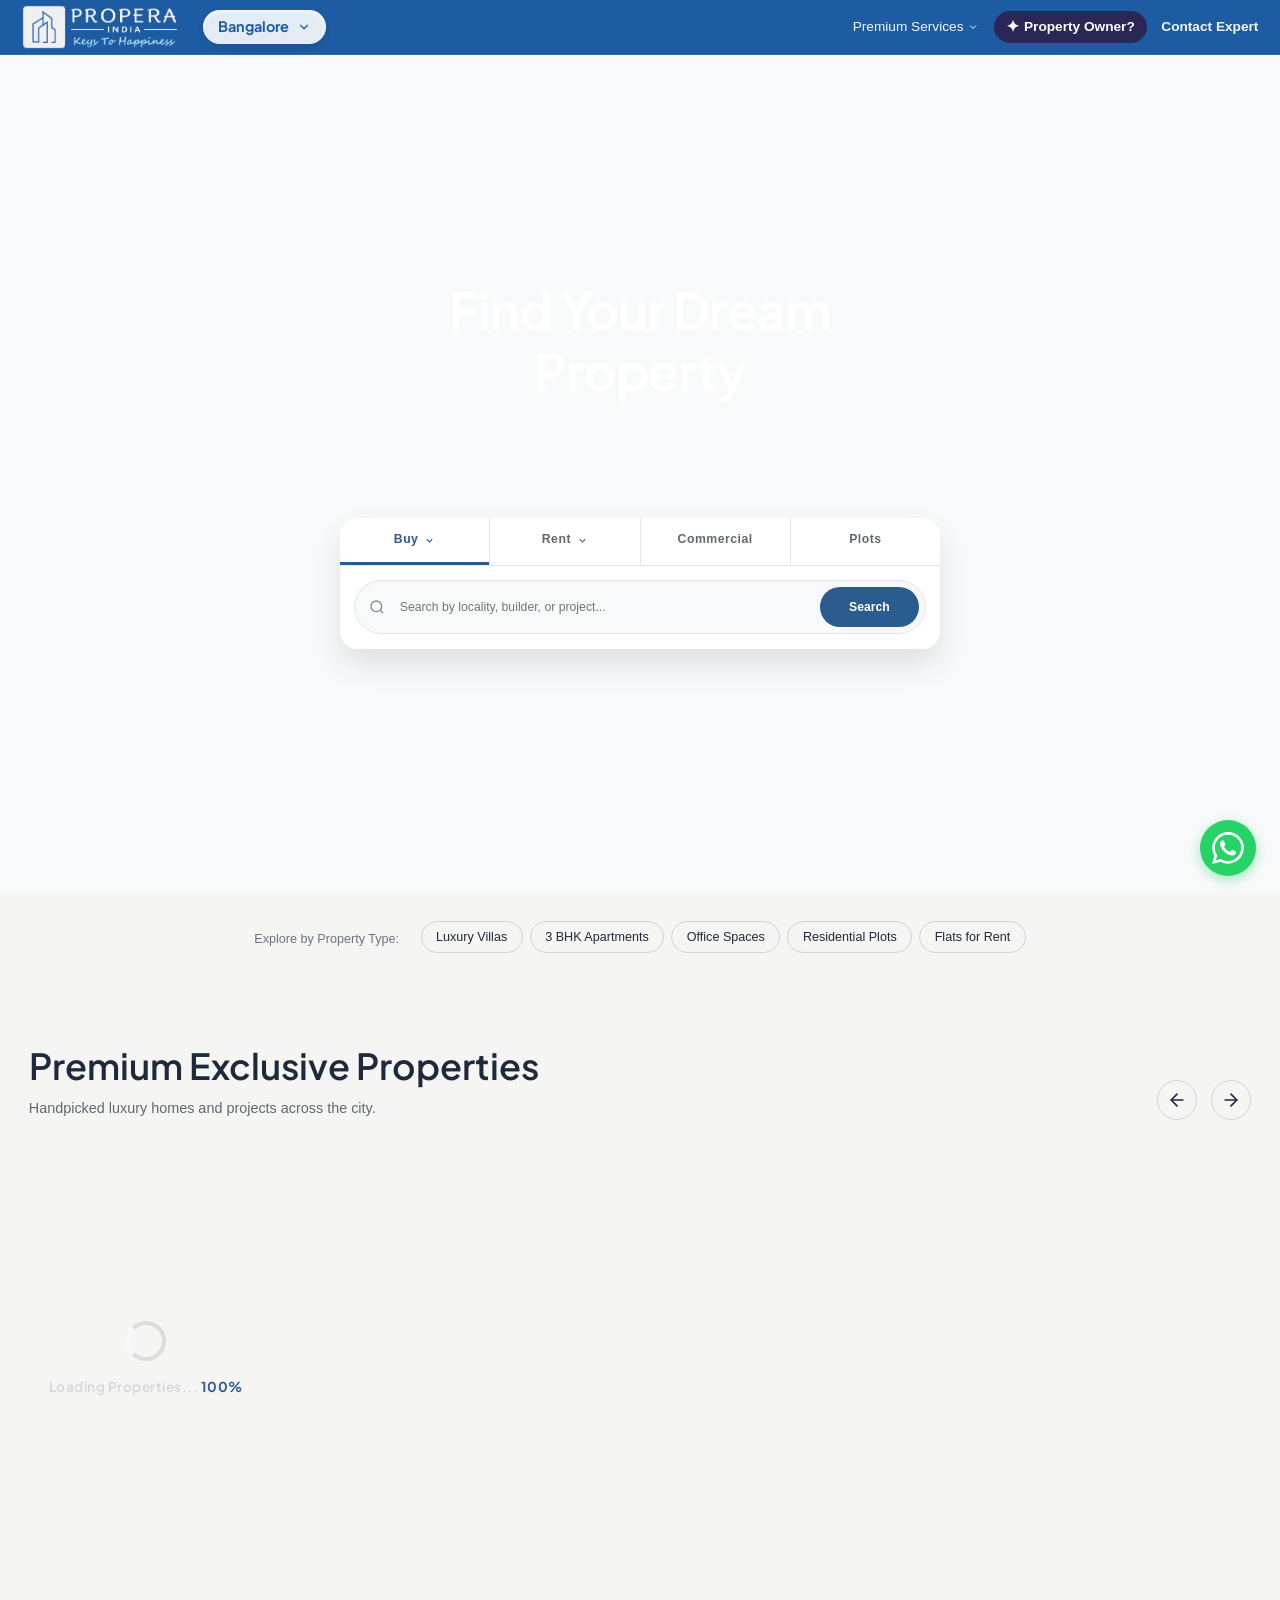
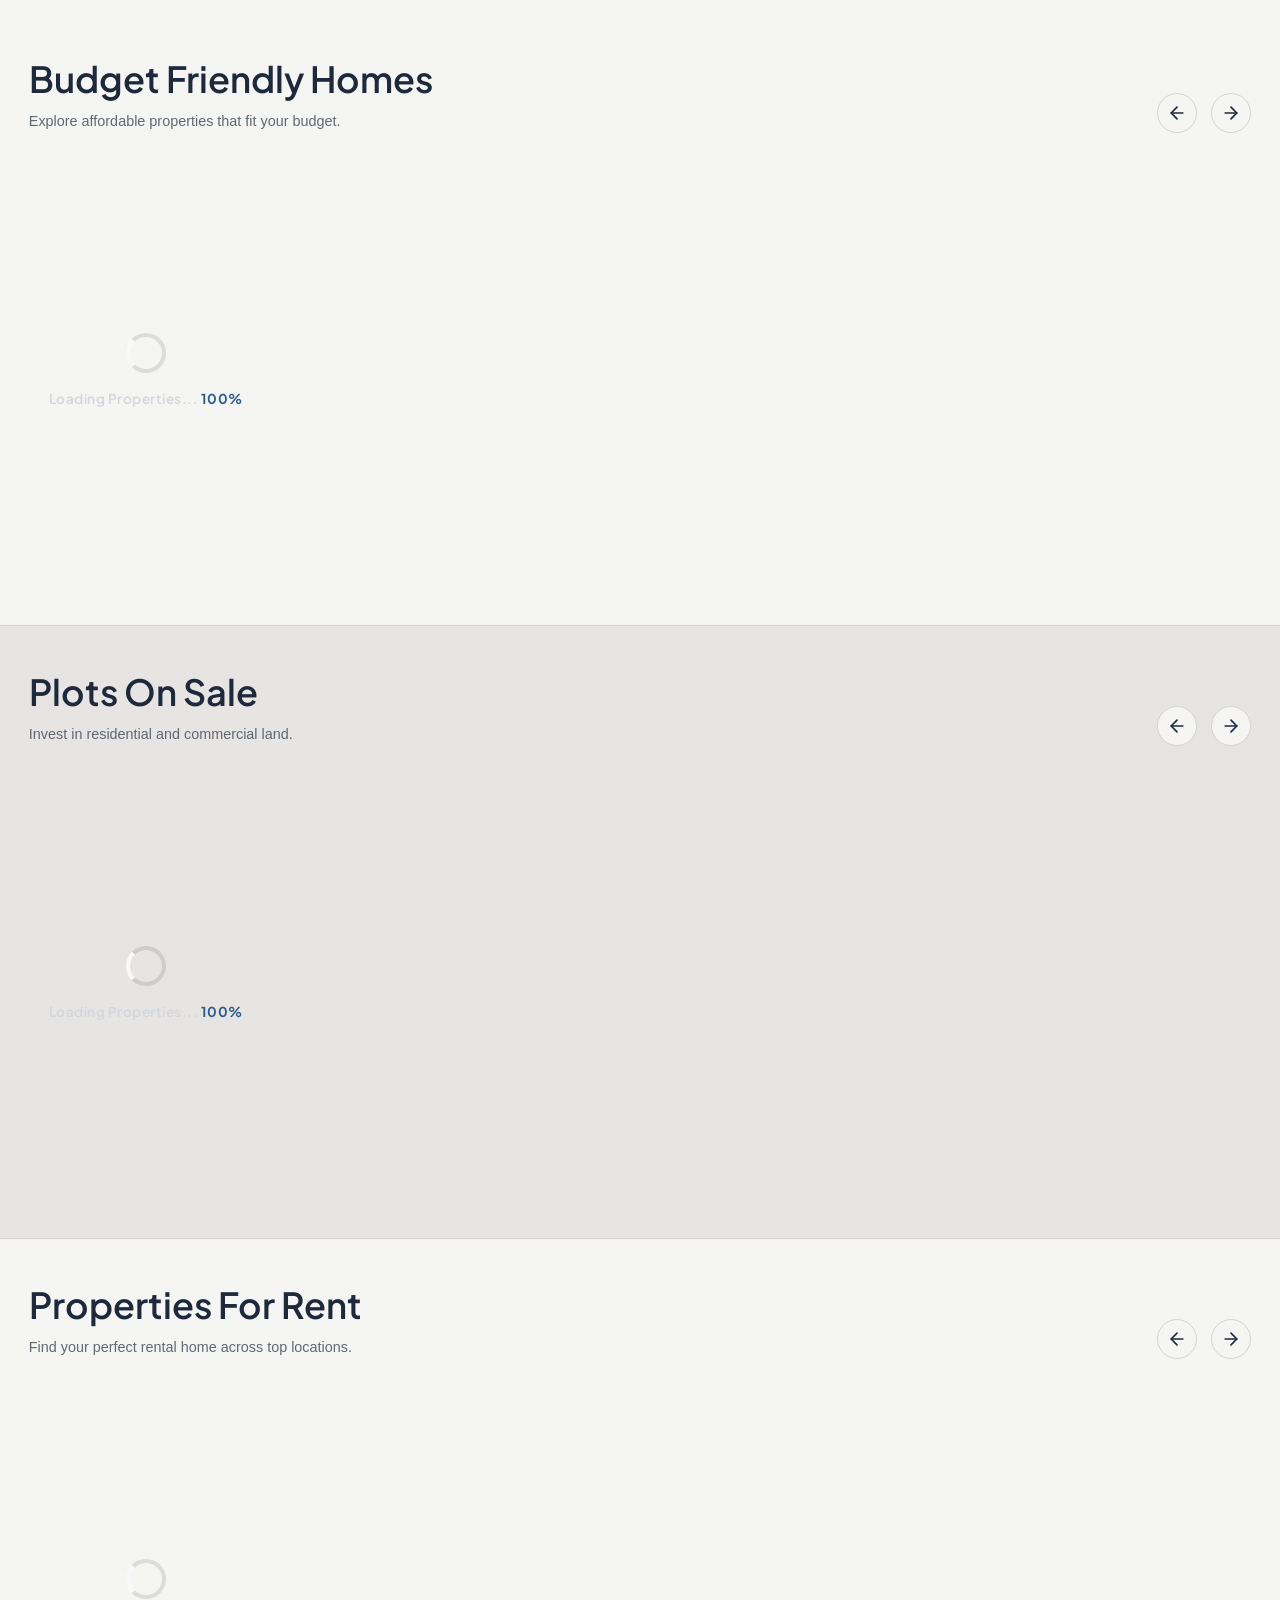
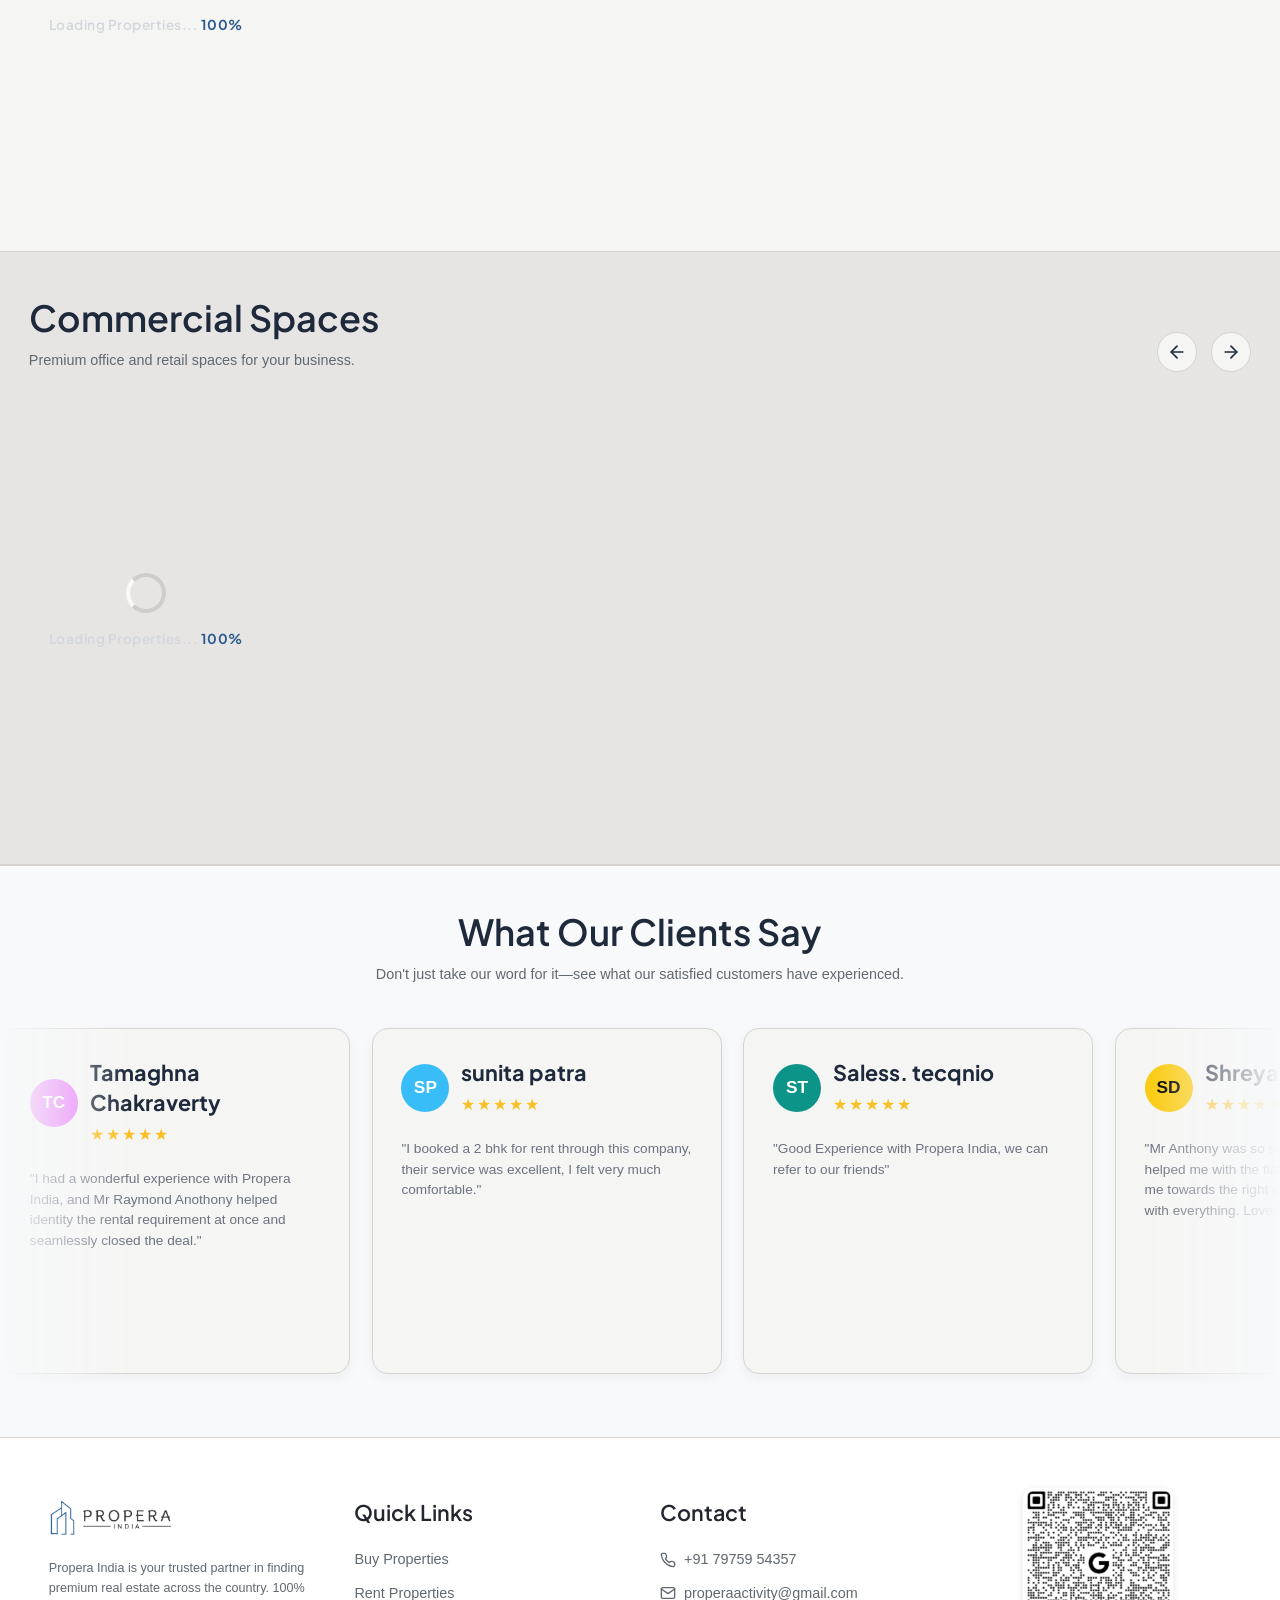
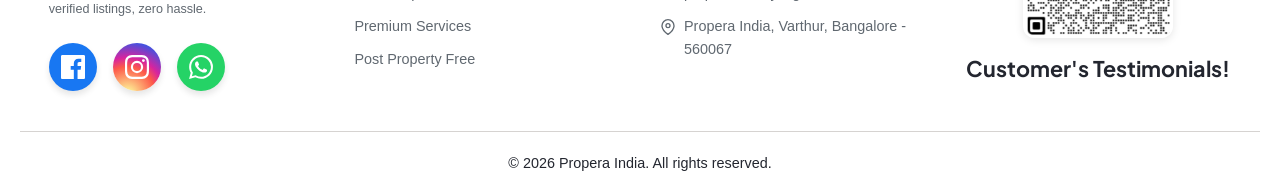
==== commit b18a057d: "major changes to filtering system" ====
--- a/index.html
+++ b/index.html
@@ -34,18 +34,26 @@
             <img src="assets/RibbonLogo.png" alt="Propera Logo" style="height: 44px; width: auto; object-fit: contain;">
         </a>
       </div>
+        <div class="city-selector">
+          <button class="city-btn">
+            Bangalore <svg width="14" height="14" viewBox="0 0 24 24" fill="none" stroke="currentColor" stroke-width="2" stroke-linecap="round" stroke-linejoin="round"><polyline points="6 9 12 15 18 9"/></svg>
+          </button>
+          <div class="city-dropdown">
+            Other cities coming soon!
+          </div>
+        </div>
         <nav class="nav-links">
           <div class="nav-dropdown scroll-reveal-item" style="opacity: 0; pointer-events: none; transform: translateY(-10px); transition: all 0.3s ease; width: 0; overflow: hidden; margin: 0; padding: 0;">
             <a href="#" class="nav-item" style="display:flex; align-items:center; gap:4px;">Buy <svg width="12" height="12" viewBox="0 0 24 24" fill="none" stroke="currentColor" stroke-width="2"><polyline points="6 9 12 15 18 9"/></svg></a>
             <div class="nav-dropdown-content">
-              <a href="searchbuy.html?prop=apartments">Apartments</a>
-            <a href="searchbuy.html?prop=villas">Villas</a>
+              <a href="search.html?intent=buy&type=apartment">Apartments</a>
+            <a href="search.html?intent=buy&type=villa">Villas</a>
             <div class="nav-nested-dropdown">
               <a href="#">Plots <svg width="12" height="12" viewBox="0 0 24 24" fill="none" stroke="currentColor" stroke-width="2"><polyline points="9 18 15 12 9 6"/></svg></a>
               <div class="nav-nested-dropdown-content">
-                <a href="searchplots.html?subtype=residential">Residential Plot</a>
-                <a href="searchplots.html?subtype=commercial">Commercial land</a>
-                <a href="searchplots.html?subtype=agricultural">Agricultural Land</a>
+                <a href="search.html?intent=buy&type=plot">Residential Plot</a>
+                <a href="search.html?intent=commercial&type=plot">Commercial land</a>
+                <a href="search.html?intent=buy&type=plot">Agricultural Land</a>
               </div>
             </div>
           </div>
@@ -57,18 +65,18 @@
               <div class="nav-nested-dropdown">
               <a href="#">Apartments <svg width="12" height="12" viewBox="0 0 24 24" fill="none" stroke="currentColor" stroke-width="2"><polyline points="9 18 15 12 9 6"/></svg></a>
               <div class="nav-nested-dropdown-content">
-                <a href="searchrent.html?bhk=1">1 BHK</a>
-                <a href="searchrent.html?bhk=2">2 BHK</a>
-                <a href="searchrent.html?bhk=3">3 BHK</a>
-                <a href="searchrent.html?bhk=4">4+ BHK</a>
+                <a href="search.html?intent=rent&bhk=1">1 BHK</a>
+                <a href="search.html?intent=rent&bhk=2">2 BHK</a>
+                <a href="search.html?intent=rent&bhk=3">3 BHK</a>
+                <a href="search.html?intent=rent&bhk=4+">4+ BHK</a>
               </div>
             </div>
             <div class="nav-nested-dropdown">
               <a href="#">Commercial Spaces <svg width="12" height="12" viewBox="0 0 24 24" fill="none" stroke="currentColor" stroke-width="2"><polyline points="9 18 15 12 9 6"/></svg></a>
               <div class="nav-nested-dropdown-content">
-                <a href="searchcommercial.html?subtype=shop">Shop/Showroom</a>
-                <a href="searchcommercial.html?subtype=office">Office Space</a>
-                <a href="searchcommercial.html?subtype=warehouse">Warehouse/Godown</a>
+                <a href="search.html?intent=commercial">Shop/Showroom</a>
+                <a href="search.html?intent=commercial">Office Space</a>
+                <a href="search.html?intent=commercial">Warehouse/Godown</a>
               </div>
             </div>
           </div>
@@ -120,14 +128,14 @@
             <div class="nav-dropdown" style="flex: 1; border-right: 1px solid #e5e5e5; border-top-left-radius: 18px;">
               <a href="#" class="hero-tab active" style="display:flex; width: 100%; justify-content:center; align-items:center; gap:6px; padding: 0.85rem 0; font-family: 'Outfit', sans-serif; font-weight: 600; font-size: 0.85rem; border-top-left-radius: 18px;">Buy <svg width="11" height="11" viewBox="0 0 24 24" fill="none" stroke="currentColor" stroke-width="2.5"><polyline points="6 9 12 15 18 9"/></svg></a>
               <div class="nav-dropdown-content" style="text-align: left; top: auto; bottom: calc(100% - 15px);">
-                <a href="searchbuy.html?prop=apartments">Apartments</a>
-                <a href="searchbuy.html?prop=villas">Villas</a>
+                <a href="search.html?intent=buy&type=apartment">Apartments</a>
+                <a href="search.html?intent=buy&type=villa">Villas</a>
                 <div class="nav-nested-dropdown">
                   <a href="#">Plots <svg width="12" height="12" viewBox="0 0 24 24" fill="none" stroke="currentColor" stroke-width="2"><polyline points="9 18 15 12 9 6"/></svg></a>
                   <div class="nav-nested-dropdown-content">
-                    <a href="searchplots.html?subtype=residential">Residential Plot</a>
-                    <a href="searchplots.html?subtype=commercial">Commercial land</a>
-                    <a href="searchplots.html?subtype=agricultural">Agricultural Land</a>
+                    <a href="search.html?intent=buy&type=plot">Residential Plot</a>
+                    <a href="search.html?intent=commercial&type=plot">Commercial land</a>
+                    <a href="search.html?intent=buy&type=plot">Agricultural Land</a>
                   </div>
                 </div>
               </div>
@@ -139,18 +147,18 @@
                 <div class="nav-nested-dropdown">
                   <a href="#">Apartments <svg width="12" height="12" viewBox="0 0 24 24" fill="none" stroke="currentColor" stroke-width="2"><polyline points="9 18 15 12 9 6"/></svg></a>
                   <div class="nav-nested-dropdown-content">
-                    <a href="searchrent.html?bhk=1">1 BHK</a>
-                    <a href="searchrent.html?bhk=2">2 BHK</a>
-                    <a href="searchrent.html?bhk=3">3 BHK</a>
-                    <a href="searchrent.html?bhk=4">4+ BHK</a>
+                    <a href="search.html?intent=rent&bhk=1">1 BHK</a>
+                    <a href="search.html?intent=rent&bhk=2">2 BHK</a>
+                    <a href="search.html?intent=rent&bhk=3">3 BHK</a>
+                    <a href="search.html?intent=rent&bhk=4+">4+ BHK</a>
                   </div>
                 </div>
                 <div class="nav-nested-dropdown">
                   <a href="#">Commercial Spaces <svg width="12" height="12" viewBox="0 0 24 24" fill="none" stroke="currentColor" stroke-width="2"><polyline points="9 18 15 12 9 6"/></svg></a>
                   <div class="nav-nested-dropdown-content">
-                    <a href="searchcommercial.html?subtype=shop">Shop/Showroom</a>
-                    <a href="searchcommercial.html?subtype=office">Office Space</a>
-                    <a href="searchcommercial.html?subtype=warehouse">Warehouse/Godown</a>
+                    <a href="search.html?intent=commercial">Shop/Showroom</a>
+                    <a href="search.html?intent=commercial">Office Space</a>
+                    <a href="search.html?intent=commercial">Warehouse/Godown</a>
                   </div>
                 </div>
               </div>
@@ -159,7 +167,7 @@
             <a href="#" class="hero-tab" style="flex: 1; width: 100%; display:flex; justify-content:center; align-items:center; border-right: 1px solid #e5e5e5; padding: 0.85rem 0; font-family: 'Outfit', sans-serif; font-weight: 600; font-size: 0.85rem;">Commercial</a>
             <a href="#" class="hero-tab" style="flex: 1; width: 100%; display:flex; justify-content:center; align-items:center; padding: 0.85rem 0; font-family: 'Outfit', sans-serif; font-weight: 600; font-size: 0.85rem; border-top-right-radius: 18px;">Plots</a>
           </div>
-        <form class="hero-search-bar" action="searchbuy.html" method="GET" style="display: flex; padding: 1rem; border-bottom-left-radius: 18px; border-bottom-right-radius: 18px; background: white;">
+        <form class="hero-search-bar" action="search.html?intent=buy" method="GET" style="display: flex; padding: 1rem; border-bottom-left-radius: 18px; border-bottom-right-radius: 18px; background: white;">
           <div class="search-input-wrapper" style="flex: 1; display: flex; align-items: center; gap: var(--space-sm); background: #f8f9fa; border-radius: 40px; padding: 6px; padding-left: 14px; border: 1px solid #e5e5e5; box-shadow: inset 0 2px 4px rgba(0,0,0,0.02);">
             <svg width="16" height="16" viewBox="0 0 24 24" fill="none" stroke="#888" stroke-width="2"><circle cx="11" cy="11" r="8"/><line x1="21" y1="21" x2="16.65" y2="16.65"/></svg>
             <input type="text" name="q" class="hero-input" placeholder="Search by locality, builder, or project..." style="flex: 1; background: transparent; border: none; padding: 0.6rem 0; outline: none; font-size: 0.85rem; color: #333;">
@@ -177,11 +185,11 @@
     <div class="locality-wrapper">
       <span class="locality-label">Explore by Property Type:</span>
       <div class="chips-container">
-        <a href="searchbuy.html?prop=villas" class="chip">Luxury Villas</a>
-        <a href="searchbuy.html?prop=apartments&bhk=3" class="chip">3 BHK Apartments</a>
-        <a href="searchcommercial.html" class="chip">Office Spaces</a>
-        <a href="searchplots.html" class="chip">Residential Plots</a>
-        <a href="searchrent.html?prop=apartments" class="chip">Flats for Rent</a>
+        <a href="search.html?intent=buy&type=villa" class="chip">Luxury Villas</a>
+        <a href="search.html?intent=buy&type=apartment&bhk=3" class="chip">3 BHK Apartments</a>
+        <a href="search.html?intent=commercial" class="chip">Office Spaces</a>
+        <a href="search.html?type=plot" class="chip">Residential Plots</a>
+        <a href="search.html?intent=rent?prop=apartments" class="chip">Flats for Rent</a>
       </div>
     </div>
   </section>
@@ -456,8 +464,8 @@
       <div>
         <h4 class="text-h4" style="margin-bottom: 20px;">Quick Links</h4>
         <ul style="list-style: none; padding: 0; display: flex; flex-direction: column; gap: 10px;">
-          <li><a href="searchbuy.html" style="color: var(--text-secondary); text-decoration: none;">Buy Properties</a></li>
-          <li><a href="searchrent.html" style="color: var(--text-secondary); text-decoration: none;">Rent Properties</a></li>
+          <li><a href="search.html?intent=buy" style="color: var(--text-secondary); text-decoration: none;">Buy Properties</a></li>
+          <li><a href="search.html?intent=rent" style="color: var(--text-secondary); text-decoration: none;">Rent Properties</a></li>
           <li><a href="premium-services.html" style="color: var(--text-secondary); text-decoration: none;">Premium Services</a></li>
           <li><a href="post-property.html" style="color: var(--text-secondary); text-decoration: none;">Post Property Free</a></li>
         </ul>
@@ -536,8 +544,13 @@
             e.preventDefault();
             document.querySelectorAll('.hero-tab').forEach(t => t.classList.remove('active'));
             tab.classList.add('active');
-            const action = tab.innerText.toLowerCase();
-            document.querySelector('.hero-search-bar').action = 'search' + action + '.html';
+            let actionText = tab.innerText.toLowerCase().trim();
+            let paramStr = '?intent=buy';
+            if (actionText.includes('buy')) paramStr = '?intent=buy';
+            else if (actionText.includes('rent')) paramStr = '?intent=rent';
+            else if (actionText.includes('commercial')) paramStr = '?intent=commercial';
+            else if (actionText.includes('plots')) paramStr = '?type=plot';
+            document.querySelector('.hero-search-bar').action = 'search.html' + paramStr;
         });
     });
   </script>
--- a/css/navbar.css
+++ b/css/navbar.css
@@ -14,7 +14,8 @@
 .navbar-container {
     display: flex;
     align-items: center;
-    justify-content: space-between;
+    justify-content: flex-start; /* changed to flex-start */
+    gap: 1rem; /* added gap for natural spacing */
     height: 54px; /* Reduced from 60px (10% scale) */
     max-width: 1440px; /* Scaled from 1600px (10% scale) */
     margin: 0 auto;
@@ -29,11 +30,86 @@
     text-decoration: none;
 }
 
+.city-selector {
+    position: relative;
+    margin-left: 0.5rem;
+    display: flex;
+    align-items: center;
+}
+
+.city-btn {
+    background: #e3ecf5;
+    color: rgb(29, 92, 162);
+    border: none;
+    border-radius: 9999px;
+    padding: 0.35rem 1rem; /* Adjusted horizontal padding */
+    font-size: 1rem;
+    font-weight: 700;
+    display: flex;
+    align-items: center;
+    gap: 0.6rem;
+    cursor: pointer;
+    box-shadow: 0 4px 6px rgba(0,0,0,0.1), inset 0 2px 4px rgba(255,255,255,0.8);
+    font-family: 'Plus Jakarta Sans', sans-serif;
+    transition: transform 0.2s, box-shadow 0.2s;
+}
+
+.city-btn:active {
+    transform: translateY(1px);
+    box-shadow: 0 2px 4px rgba(0,0,0,0.1), inset 0 1px 2px rgba(255,255,255,0.8);
+}
+
+.city-btn svg {
+    color: rgb(29, 92, 162);
+}
+
+.city-dropdown {
+    display: none;
+    position: absolute;
+    top: calc(100% + 8px);
+    left: 50%;
+    transform: translateX(-50%);
+    background: #2a2656; /* Matches button text color for connected look */
+    color: white;
+    padding: 0.75rem 1.25rem;
+    font-size: 0.9rem;
+    white-space: nowrap;
+    border-radius: 8px;
+    box-shadow: 0 4px 12px rgba(0,0,0,0.15);
+    z-index: 100;
+    text-align: center;
+    border: 1px solid rgba(255,255,255,0.1);
+}
+
+.city-dropdown::before {
+    content: '';
+    position: absolute;
+    bottom: 100%;
+    left: 50%;
+    transform: translateX(-50%);
+    border-width: 6px;
+    border-style: solid;
+    border-color: transparent transparent #2a2656 transparent;
+}
+
+.city-selector:hover .city-dropdown,
+.city-selector:focus-within .city-dropdown {
+    display: block;
+}
+
+@media (max-width: 1099px) {
+    .city-selector {
+        margin-left: auto;
+        margin-right: 0.5rem;
+    }
+}
+
 .nav-links {
     display: none;
     gap: 1rem; /* Reduced gap to fit all items */
     align-items: center;
     flex-shrink: 1; /* allow shrinking if needed */
+    margin-left: auto;
 }
 
 @media (min-width: 1100px) {
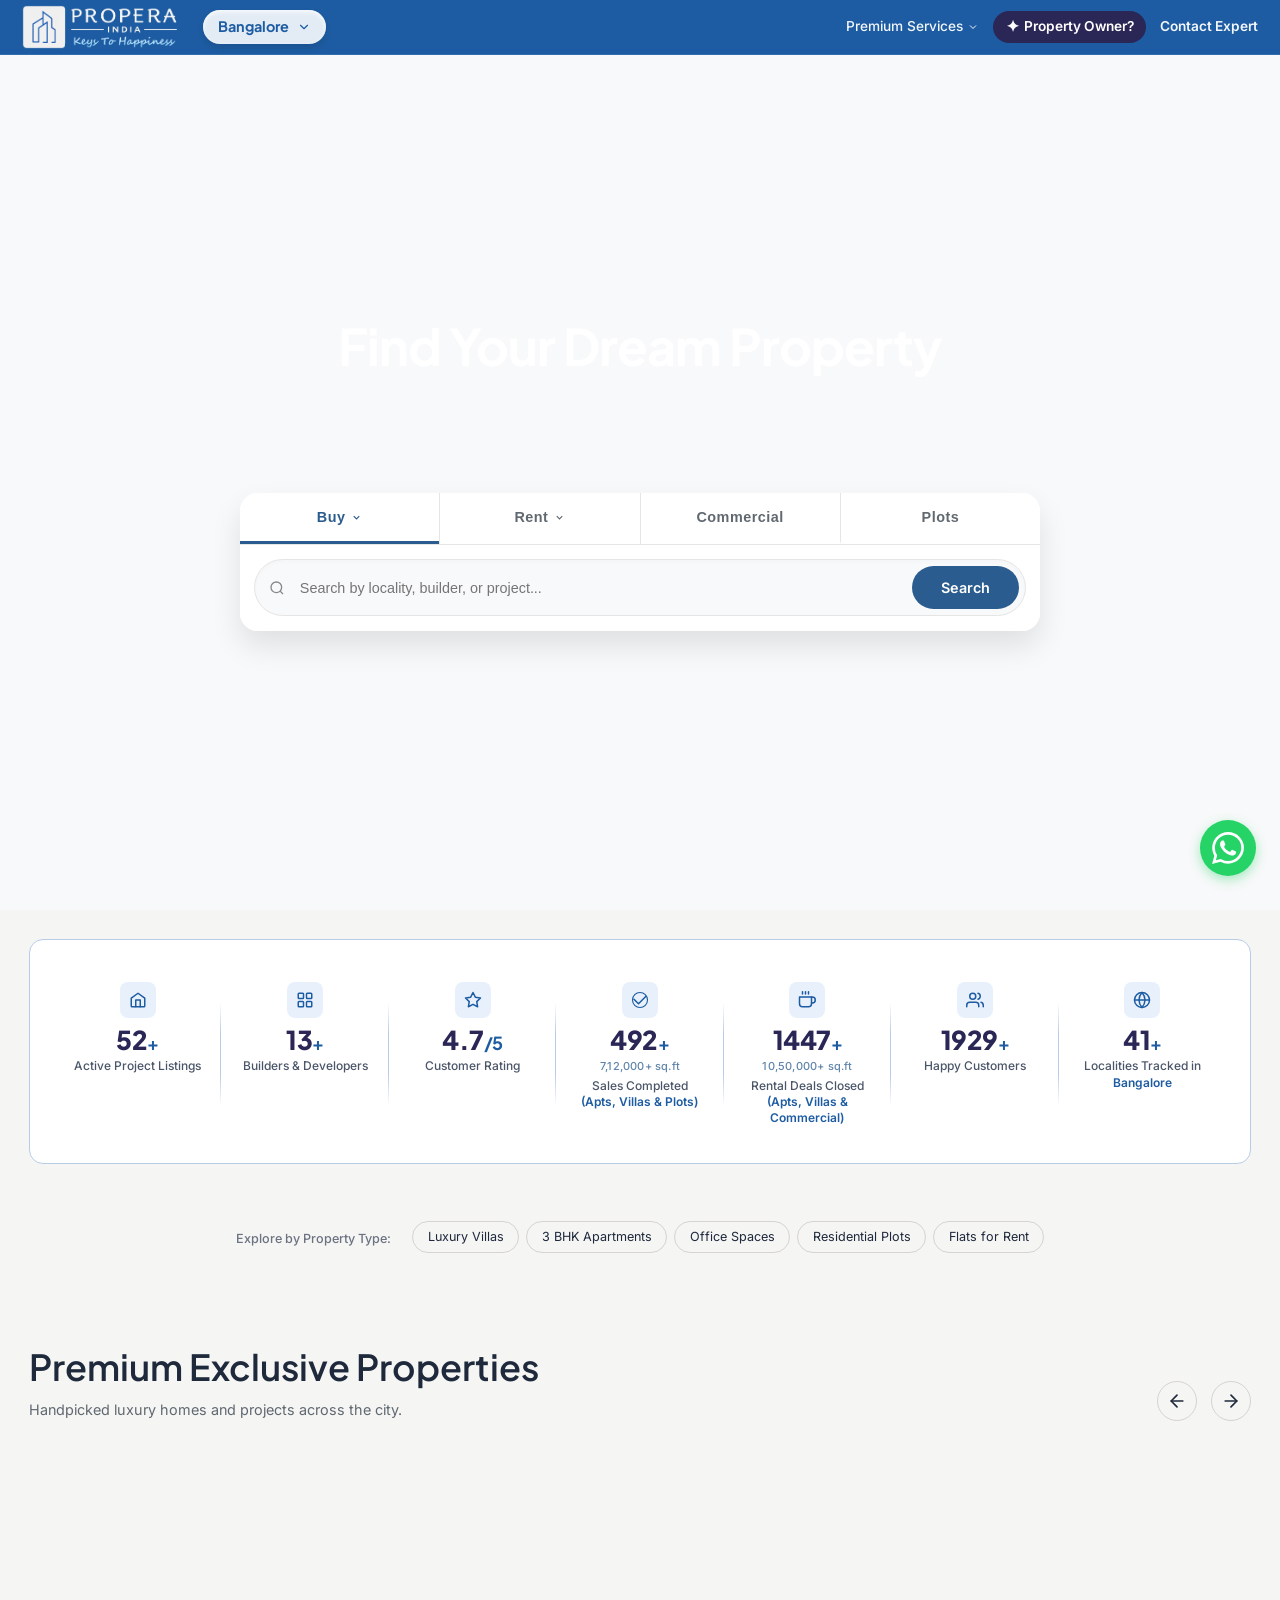
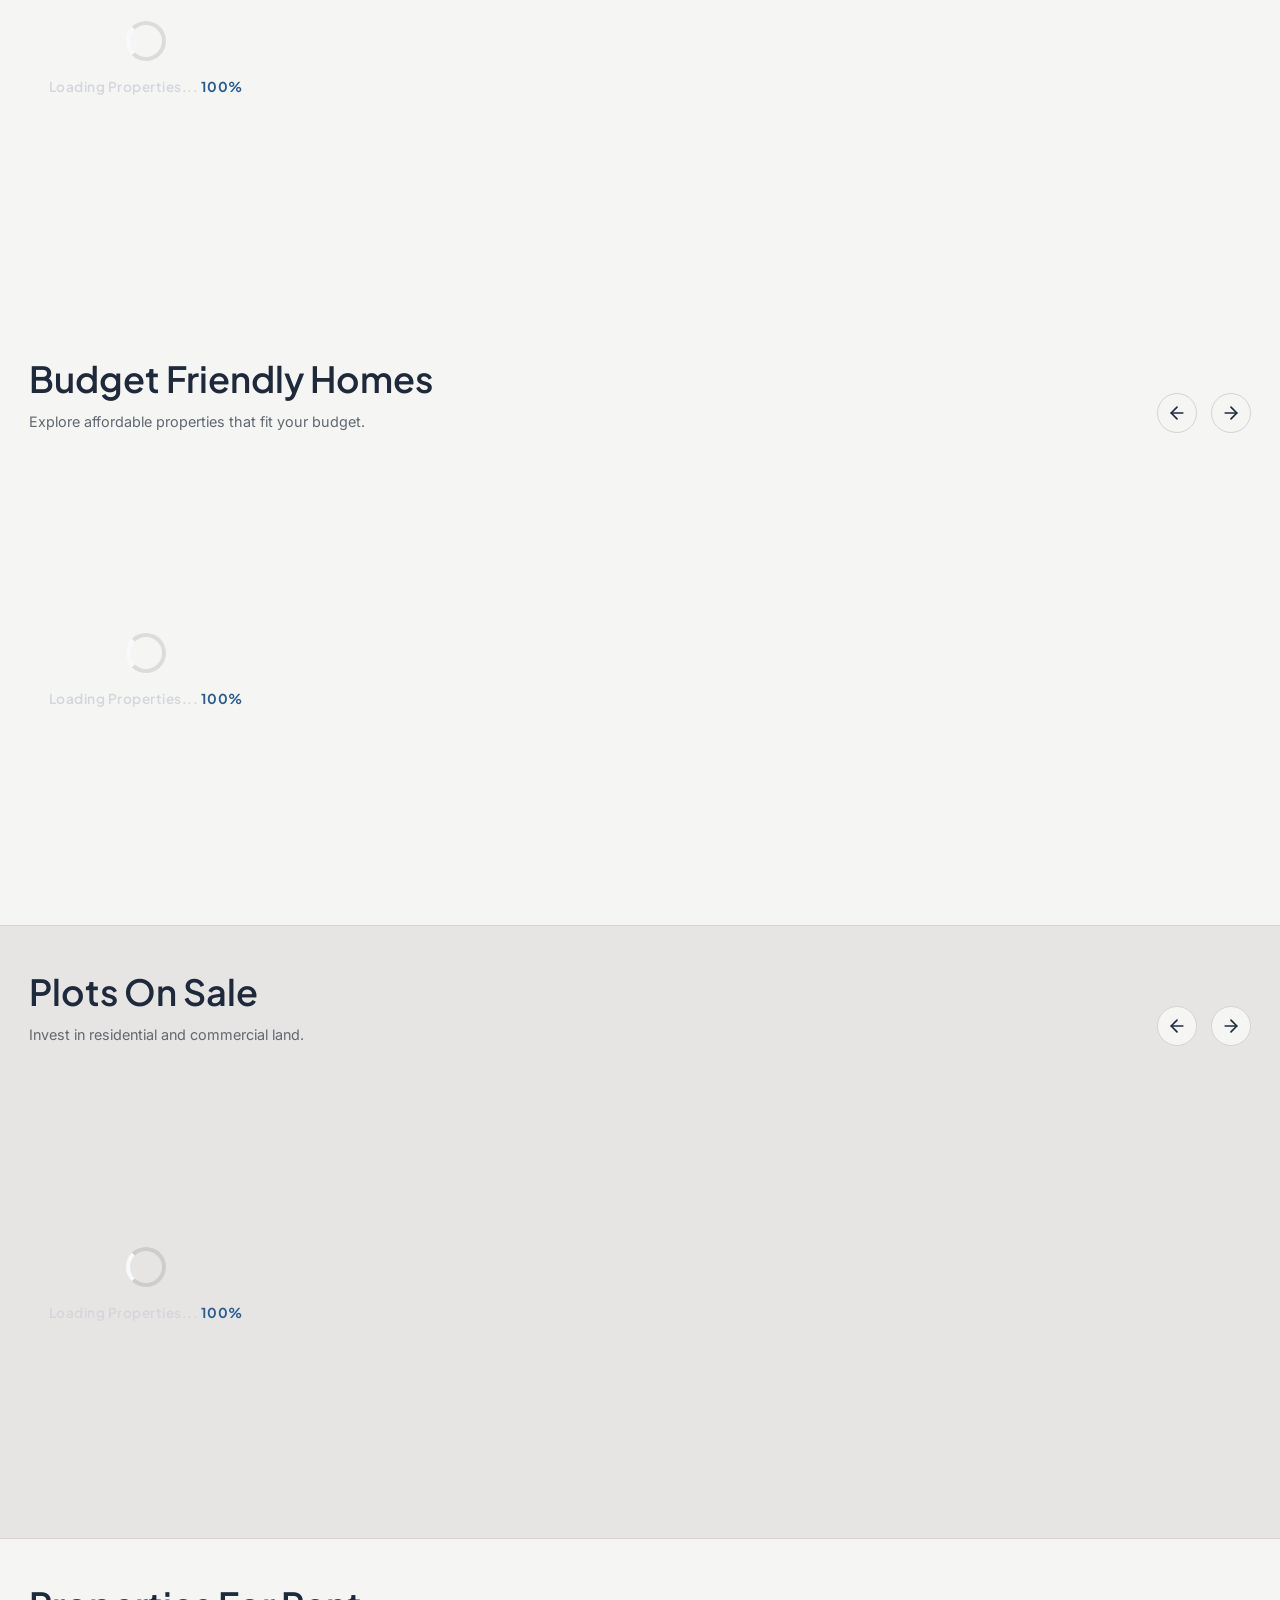
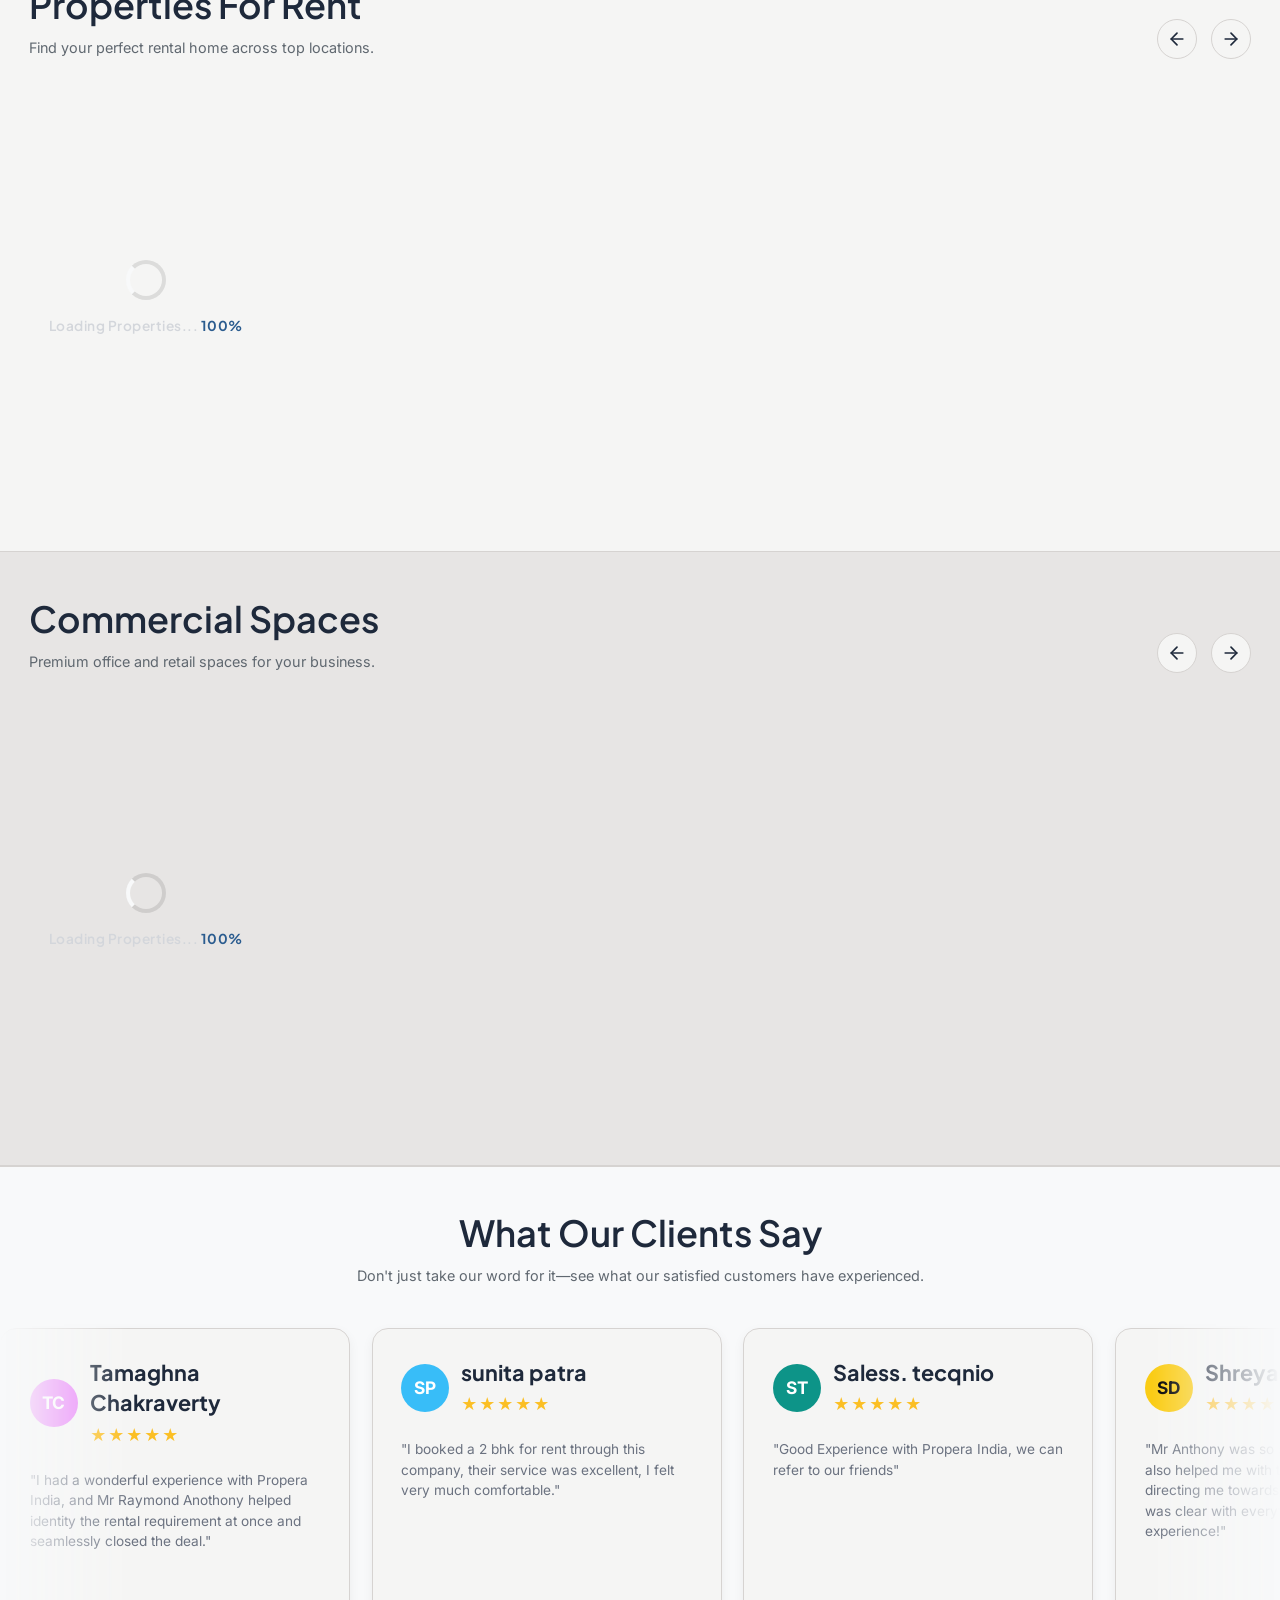
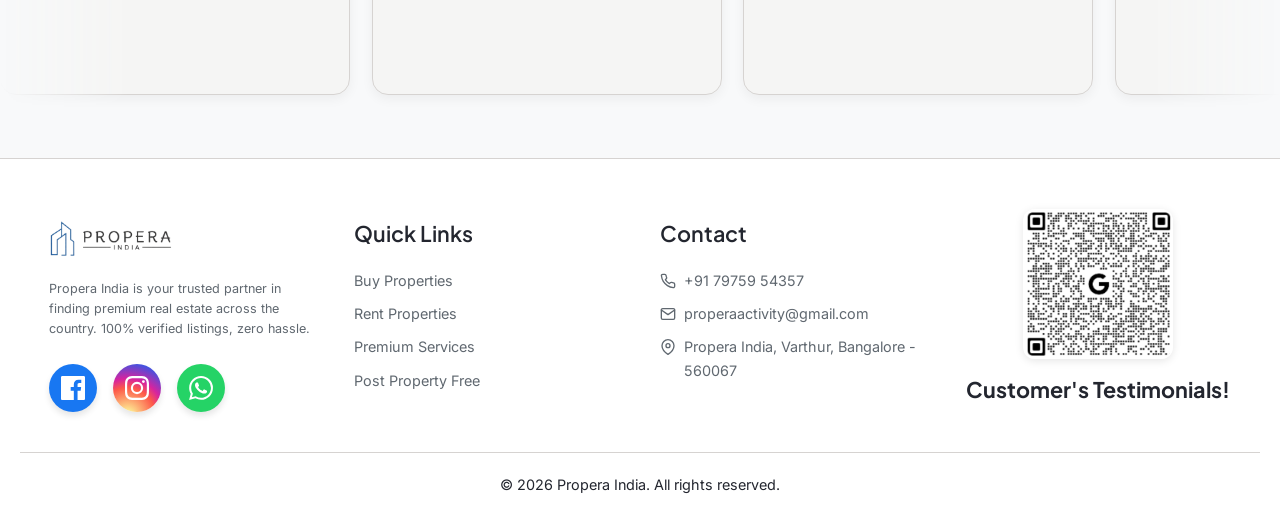
==== commit f9c598c3: "live stats push" ====
--- a/index.html
+++ b/index.html
@@ -109,14 +109,14 @@
   </header>
 
   <!-- SECTION 2: HERO -->
-  <section class="hero-redesign" style="position: relative; display: flex; align-items: center; justify-content: center; min-height: 100vh; margin-top: -63px; padding: calc(4rem + 100px) 1.5rem 4rem; text-align: center; color: white;">
+  <section class="hero-redesign" style="position: relative; display: flex; align-items: center; justify-content: center; min-height: 102vh; margin-top: -63px; padding: calc(4rem + 100px) 1.5rem 4rem; text-align: center; color: white;">
     <!-- Background Carousel -->
     <div class="hero-bg-carousel" style="position: absolute; top: 0; left: 0; width: 100%; height: 100%; z-index: 1;">
         <img src="https://lh3.googleusercontent.com/d/1zv3XYkFZiX7wsfCk68HGi1olw7JpVQ9y" alt="Brigade Belvedere" style="object-fit: cover; width: 100%; height: 100%; position: absolute; top: 0; left: 0;">
     </div>
     <!-- Overlay Removed -->
     <!-- Content -->
-    <div class="hero-content" style="position: relative; z-index: 3; max-width: 600px; width: 100%; display: flex; flex-direction: column; align-items: center; margin-top: -10px;">
+    <div class="hero-content" style="position: relative; z-index: 3; max-width: 800px; width: 100%; display: flex; flex-direction: column; align-items: center; margin-top: -10px;">
       <div style="transform: translateY(-45px); display: flex; flex-direction: column; align-items: center; text-align: center; width: 100%;">
         <h1 class="text-h1" style="font-size: clamp(2.5rem, 5vw, 4rem); font-weight: 700; line-height: 1.1; margin-bottom: 1.5rem; letter-spacing: -0.02em; color: white;">
           Find Your Dream Property
@@ -126,7 +126,7 @@
         <div class="hero-search-widget" style="width: 100%; background: white; border-radius: 18px; box-shadow: 0 15px 30px rgba(0,0,0,0.1); transform: translateY(0); margin-top: 50px; position: relative; z-index: 10;">
           <div class="hero-search-tabs" style="border-bottom: 1px solid #e5e5e5; display: flex; width: 100%; border-top-left-radius: 18px; border-top-right-radius: 18px;">
             <div class="nav-dropdown" style="flex: 1; border-right: 1px solid #e5e5e5; border-top-left-radius: 18px;">
-              <a href="#" class="hero-tab active" style="display:flex; width: 100%; justify-content:center; align-items:center; gap:6px; padding: 0.85rem 0; font-family: 'Outfit', sans-serif; font-weight: 600; font-size: 0.85rem; border-top-left-radius: 18px;">Buy <svg width="11" height="11" viewBox="0 0 24 24" fill="none" stroke="currentColor" stroke-width="2.5"><polyline points="6 9 12 15 18 9"/></svg></a>
+              <a href="#" class="hero-tab active" style="display:flex; width: 100%; justify-content:center; align-items:center; gap:6px; padding: 0.85rem 0; font-family: 'Outfit', sans-serif; font-weight: 600; font-size: 1rem; border-top-left-radius: 18px;">Buy <svg width="11" height="11" viewBox="0 0 24 24" fill="none" stroke="currentColor" stroke-width="2.5"><polyline points="6 9 12 15 18 9"/></svg></a>
               <div class="nav-dropdown-content" style="text-align: left; top: auto; bottom: calc(100% - 15px);">
                 <a href="search.html?intent=buy&type=apartment">Apartments</a>
                 <a href="search.html?intent=buy&type=villa">Villas</a>
@@ -142,7 +142,7 @@
             </div>
             
             <div class="nav-dropdown" style="flex: 1; border-right: 1px solid #e5e5e5;">
-              <a href="#" class="hero-tab" style="display:flex; width: 100%; justify-content:center; align-items:center; gap:6px; padding: 0.85rem 0; font-family: 'Outfit', sans-serif; font-weight: 600; font-size: 0.85rem;">Rent <svg width="11" height="11" viewBox="0 0 24 24" fill="none" stroke="currentColor" stroke-width="2.5"><polyline points="6 9 12 15 18 9"/></svg></a>
+              <a href="#" class="hero-tab" style="display:flex; width: 100%; justify-content:center; align-items:center; gap:6px; padding: 0.85rem 0; font-family: 'Outfit', sans-serif; font-weight: 600; font-size: 1rem;">Rent <svg width="11" height="11" viewBox="0 0 24 24" fill="none" stroke="currentColor" stroke-width="2.5"><polyline points="6 9 12 15 18 9"/></svg></a>
               <div class="nav-dropdown-content" style="text-align: left; top: auto; bottom: calc(100% - 15px);">
                 <div class="nav-nested-dropdown">
                   <a href="#">Apartments <svg width="12" height="12" viewBox="0 0 24 24" fill="none" stroke="currentColor" stroke-width="2"><polyline points="9 18 15 12 9 6"/></svg></a>
@@ -164,20 +164,300 @@
               </div>
             </div>
             
-            <a href="#" class="hero-tab" style="flex: 1; width: 100%; display:flex; justify-content:center; align-items:center; border-right: 1px solid #e5e5e5; padding: 0.85rem 0; font-family: 'Outfit', sans-serif; font-weight: 600; font-size: 0.85rem;">Commercial</a>
-            <a href="#" class="hero-tab" style="flex: 1; width: 100%; display:flex; justify-content:center; align-items:center; padding: 0.85rem 0; font-family: 'Outfit', sans-serif; font-weight: 600; font-size: 0.85rem; border-top-right-radius: 18px;">Plots</a>
+            <a href="#" class="hero-tab" style="flex: 1; width: 100%; display:flex; justify-content:center; align-items:center; border-right: 1px solid #e5e5e5; padding: 0.85rem 0; font-family: 'Outfit', sans-serif; font-weight: 600; font-size: 1rem;">Commercial</a>
+            <a href="#" class="hero-tab" style="flex: 1; width: 100%; display:flex; justify-content:center; align-items:center; padding: 0.85rem 0; font-family: 'Outfit', sans-serif; font-weight: 600; font-size: 1rem; border-top-right-radius: 18px;">Plots</a>
           </div>
         <form class="hero-search-bar" action="search.html?intent=buy" method="GET" style="display: flex; padding: 1rem; border-bottom-left-radius: 18px; border-bottom-right-radius: 18px; background: white;">
           <div class="search-input-wrapper" style="flex: 1; display: flex; align-items: center; gap: var(--space-sm); background: #f8f9fa; border-radius: 40px; padding: 6px; padding-left: 14px; border: 1px solid #e5e5e5; box-shadow: inset 0 2px 4px rgba(0,0,0,0.02);">
             <svg width="16" height="16" viewBox="0 0 24 24" fill="none" stroke="#888" stroke-width="2"><circle cx="11" cy="11" r="8"/><line x1="21" y1="21" x2="16.65" y2="16.65"/></svg>
-            <input type="text" name="q" class="hero-input" placeholder="Search by locality, builder, or project..." style="flex: 1; background: transparent; border: none; padding: 0.6rem 0; outline: none; font-size: 0.85rem; color: #333;">
-            <button type="submit" class="hero-search-btn btn btn-primary" style="padding: 0.7rem 2rem; font-size: 0.85rem; font-weight: 600; border-radius: 40px; display: flex; align-items: center; justify-content: center; height: 100%; cursor: pointer; transition: all 0.2s;">Search</button>
+            <input type="text" name="q" class="hero-input" placeholder="Search by locality, builder, or project..." style="flex: 1; background: transparent; border: none; padding: 0.6rem 0; outline: none; font-size: 1rem; color: #333;">
+            <button type="submit" class="hero-search-btn btn btn-primary" style="padding: 0.7rem 2rem; font-size: 1rem; font-weight: 600; border-radius: 40px; display: flex; align-items: center; justify-content: center; height: 100%; cursor: pointer; transition: all 0.2s;">Search</button>
           </div>
         </form>
       </div>
 
 
     </div>
+  </section>
+
+  <!-- SECTION: STATS BANNER -->
+  <section class="container" style="margin-top: 2rem; margin-bottom: 2rem; position: relative; z-index: 10;">
+
+<link href="https://fonts.googleapis.com/css2?family=Inter:wght@400;500;600;700&family=Plus+Jakarta+Sans:wght@600;700;800&display=swap" rel="stylesheet">
+
+<style>
+  :root {
+    --p-white: #ffffff;
+    --p-blue1: #1d5ca2;
+    --p-blue2: #2b5c8f;
+    --p-blue3: #2a2656;
+    --p-font-primary: 'Inter', -apple-system, BlinkMacSystemFont, 'Segoe UI', Roboto, Arial, sans-serif;
+    --p-font-brand: 'Plus Jakarta Sans', -apple-system, BlinkMacSystemFont, 'Segoe UI', Roboto, Arial, sans-serif;
+  }
+
+  .stats-wrap {
+    font-family: var(--p-font-primary);
+    border: 1.5px solid #b8cce8;
+    border-radius: 14px;
+    background: var(--p-white);
+    padding: 28px 24px 22px;
+    overflow: hidden;
+  }
+
+  .stats-grid {
+    display: flex;
+    flex-wrap: wrap;
+    gap: 0;
+    align-items: stretch;
+    justify-content: stretch;
+  }
+
+  .stat-item {
+    flex: 1 1 140px;
+    display: flex;
+    flex-direction: column;
+    align-items: center;
+    text-align: center;
+    padding: 14px 10px 14px;
+    position: relative;
+    min-width: 120px;
+  }
+
+  .stat-item:not(:last-child)::after {
+    content: '';
+    position: absolute;
+    right: 0;
+    top: 20%;
+    height: 60%;
+    width: 1px;
+    background: linear-gradient(to bottom, transparent, #b8cce8 30%, #b8cce8 70%, transparent);
+  }
+
+  .stat-icon {
+    width: 36px;
+    height: 36px;
+    border-radius: 8px;
+    background: #e8f0fb;
+    display: flex;
+    align-items: center;
+    justify-content: center;
+    margin-bottom: 8px;
+  }
+
+  .stat-icon svg {
+    width: 18px;
+    height: 18px;
+  }
+
+  .stat-number {
+    font-family: var(--p-font-brand);
+    font-size: 26px;
+    font-weight: 800;
+    color: var(--p-blue3);
+    line-height: 1.1;
+    margin-bottom: 4px;
+    letter-spacing: -0.5px;
+  }
+
+  .stat-number .suffix {
+    font-size: 18px;
+    font-weight: 700;
+    color: var(--p-blue1);
+  }
+
+  .stat-sub {
+    font-family: var(--p-font-primary);
+    font-size: 11px;
+    font-weight: 500;
+    color: var(--p-blue2);
+    opacity: 0.75;
+    margin-top: 0;
+    margin-bottom: 2px;
+    letter-spacing: 0.2px;
+  }
+
+  .stat-label {
+    font-family: var(--p-font-primary);
+    font-size: 12px;
+    font-weight: 500;
+    color: #4a5568;
+    line-height: 1.35;
+    max-width: 130px;
+  }
+
+  .stat-label .highlight {
+    color: var(--p-blue1);
+    font-weight: 600;
+  }
+
+  @media (max-width: 640px) {
+    .stat-item {
+      flex: 1 1 44%;
+    }
+    .stat-item:not(:last-child)::after {
+      display: none;
+    }
+    .stat-item {
+      border-bottom: 1px solid #e2eaf5;
+    }
+    .stat-item:nth-last-child(-n+2) {
+      border-bottom: none;
+    }
+    .stat-number { font-size: 22px; }
+  }
+
+  @media (max-width: 400px) {
+    .stat-item { flex: 1 1 100%; }
+    .stat-item:last-child { border-bottom: none; }
+    .stat-item:nth-last-child(-n+2) { border-bottom: 1px solid #e2eaf5; }
+  }
+</style>
+
+<div class="stats-wrap">
+  <div class="stats-grid" id="statsGrid">
+
+    <div class="stat-item">
+      <div class="stat-icon">
+        <svg viewBox="0 0 24 24" fill="none" stroke="#1d5ca2" stroke-width="2" stroke-linecap="round" stroke-linejoin="round">
+          <path d="M3 9.5L12 3l9 6.5V20a1 1 0 0 1-1 1H4a1 1 0 0 1-1-1V9.5z"/>
+          <path d="M9 21V12h6v9"/>
+        </svg>
+      </div>
+      <div class="stat-number"><span class="count" id="stat-listings" data-target="54">0</span><span class="suffix">+</span></div>
+      <div class="stat-label">Active Project Listings</div>
+    </div>
+
+    <div class="stat-item">
+      <div class="stat-icon">
+        <svg viewBox="0 0 24 24" fill="none" stroke="#1d5ca2" stroke-width="2" stroke-linecap="round" stroke-linejoin="round">
+          <rect x="3" y="3" width="7" height="7" rx="1"/><rect x="14" y="3" width="7" height="7" rx="1"/>
+          <rect x="3" y="14" width="7" height="7" rx="1"/><rect x="14" y="14" width="7" height="7" rx="1"/>
+        </svg>
+      </div>
+      <div class="stat-number"><span class="count" id="stat-builders" data-target="13">0</span><span class="suffix">+</span></div>
+      <div class="stat-label">Builders &amp; Developers</div>
+    </div>
+
+    <div class="stat-item">
+      <div class="stat-icon">
+        <svg viewBox="0 0 24 24" fill="none" stroke="#1d5ca2" stroke-width="2" stroke-linecap="round" stroke-linejoin="round">
+          <polygon points="12 2 15.09 8.26 22 9.27 17 14.14 18.18 21.02 12 17.77 5.82 21.02 7 14.14 2 9.27 8.91 8.26 12 2"/>
+        </svg>
+      </div>
+      <div class="stat-number"><span class="count-dec" data-target="4.9">0.0</span><span class="suffix">/5</span></div>
+      <div class="stat-label">Customer Rating</div>
+    </div>
+
+    <div class="stat-item">
+      <div class="stat-icon">
+        <svg viewBox="0 0 24 24" fill="none" stroke="#1d5ca2" stroke-width="2" stroke-linecap="round" stroke-linejoin="round">
+          <polyline points="20 7 10 17 4 11"/>
+          <circle cx="12" cy="12" r="10" stroke-width="1.5"/>
+        </svg>
+      </div>
+      <div class="stat-number"><span class="count" data-target="510">0</span><span class="suffix">+</span></div>
+      <div class="stat-sub">7,12,000+ sq.ft</div>
+      <div class="stat-label">Sales Completed <span class="highlight">(Apts, Villas &amp; Plots)</span></div>
+    </div>
+
+    <div class="stat-item">
+      <div class="stat-icon">
+        <svg viewBox="0 0 24 24" fill="none" stroke="#1d5ca2" stroke-width="2" stroke-linecap="round" stroke-linejoin="round">
+          <path d="M18 8h1a4 4 0 0 1 0 8h-1"/><path d="M2 8h16v9a4 4 0 0 1-4 4H6a4 4 0 0 1-4-4V8z"/>
+          <line x1="6" y1="1" x2="6" y2="4"/><line x1="10" y1="1" x2="10" y2="4"/><line x1="14" y1="1" x2="14" y2="4"/>
+        </svg>
+      </div>
+      <div class="stat-number"><span class="count" data-target="1500">0</span><span class="suffix">+</span></div>
+      <div class="stat-sub">10,50,000+ sq.ft</div>
+      <div class="stat-label">Rental Deals Closed <span class="highlight">(Apts, Villas &amp; Commercial)</span></div>
+    </div>
+
+    <div class="stat-item">
+      <div class="stat-icon">
+        <svg viewBox="0 0 24 24" fill="none" stroke="#1d5ca2" stroke-width="2" stroke-linecap="round" stroke-linejoin="round">
+          <path d="M17 21v-2a4 4 0 0 0-4-4H5a4 4 0 0 0-4 4v2"/>
+          <circle cx="9" cy="7" r="4"/>
+          <path d="M23 21v-2a4 4 0 0 0-3-3.87"/><path d="M16 3.13a4 4 0 0 1 0 7.75"/>
+        </svg>
+      </div>
+      <div class="stat-number"><span class="count" data-target="2000">0</span><span class="suffix">+</span></div>
+      <div class="stat-label">Happy Customers</div>
+    </div>
+
+    <div class="stat-item">
+      <div class="stat-icon">
+        <svg viewBox="0 0 24 24" fill="none" stroke="#1d5ca2" stroke-width="2" stroke-linecap="round" stroke-linejoin="round">
+          <circle cx="12" cy="12" r="10"/>
+          <line x1="2" y1="12" x2="22" y2="12"/>
+          <path d="M12 2a15.3 15.3 0 0 1 4 10 15.3 15.3 0 0 1-4 10 15.3 15.3 0 0 1-4-10 15.3 15.3 0 0 1 4-10z"/>
+        </svg>
+      </div>
+      <div class="stat-number"><span class="count" id="stat-localities" data-target="43">0</span><span class="suffix">+</span></div>
+      <div class="stat-label">Localities Tracked in <span class="highlight">Bangalore</span></div>
+    </div>
+
+  </div>
+</div>
+
+<script>
+  function easeOutCubic(t) { return 1 - Math.pow(1 - t, 3); }
+
+  function animateCount(el, target, duration) {
+    const startVal = parseInt(el.textContent) || 0;
+    if (startVal === target) return;
+    const diff = target - startVal;
+    const start = performance.now();
+    function frame(now) {
+      const elapsed = now - start;
+      const progress = Math.min(elapsed / duration, 1);
+      const eased = easeOutCubic(progress);
+      el.textContent = Math.round(startVal + (eased * diff));
+      if (progress < 1) requestAnimationFrame(frame);
+      else el.textContent = target;
+    }
+    requestAnimationFrame(frame);
+  }
+
+  function animateDecimal(el, target, duration) {
+    const startVal = parseFloat(el.textContent) || 0;
+    if (startVal === target) return;
+    const diff = target - startVal;
+    const start = performance.now();
+    function frame(now) {
+      const elapsed = now - start;
+      const progress = Math.min(elapsed / duration, 1);
+      const eased = easeOutCubic(progress);
+      el.textContent = (startVal + (eased * diff)).toFixed(1);
+      if (progress < 1) requestAnimationFrame(frame);
+      else el.textContent = target.toFixed(1);
+    }
+    requestAnimationFrame(frame);
+  }
+
+  window.statsIsVisible = false;
+
+  window.updateAndAnimateStats = function() {
+    if (!window.statsIsVisible) return;
+    document.querySelectorAll('.count').forEach(el => {
+      animateCount(el, parseInt(el.dataset.target), 1600);
+    });
+    document.querySelectorAll('.count-dec').forEach(el => {
+      animateDecimal(el, parseFloat(el.dataset.target), 1600);
+    });
+  };
+
+  const observer = new IntersectionObserver((entries) => {
+    entries.forEach(entry => {
+      if (!entry.isIntersecting) return;
+      window.statsIsVisible = true;
+      window.updateAndAnimateStats();
+      observer.disconnect();
+    });
+  }, { threshold: 0.2 });
+
+  observer.observe(document.getElementById('statsGrid'));
+</script>
+
   </section>
 
   <!-- SECTION 3: QUICK LINKS / LOCALITY CHIPS -->
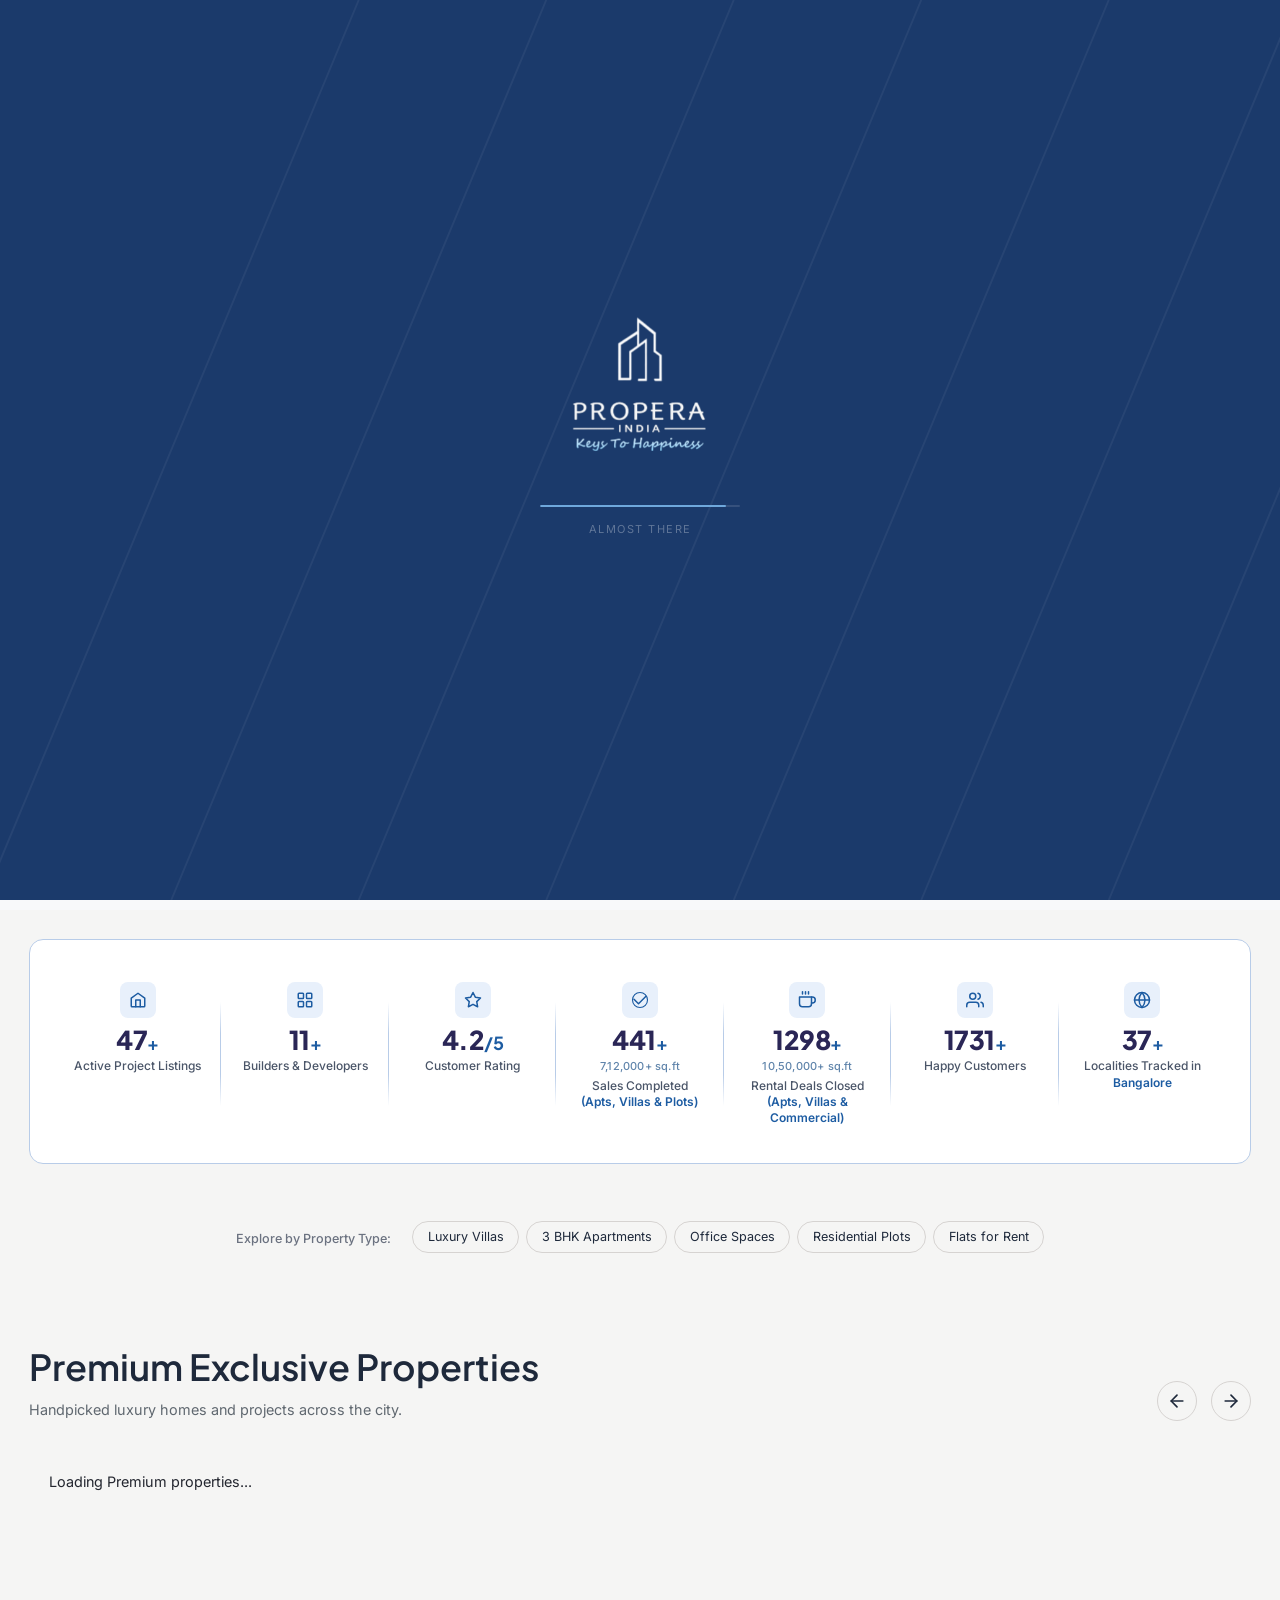
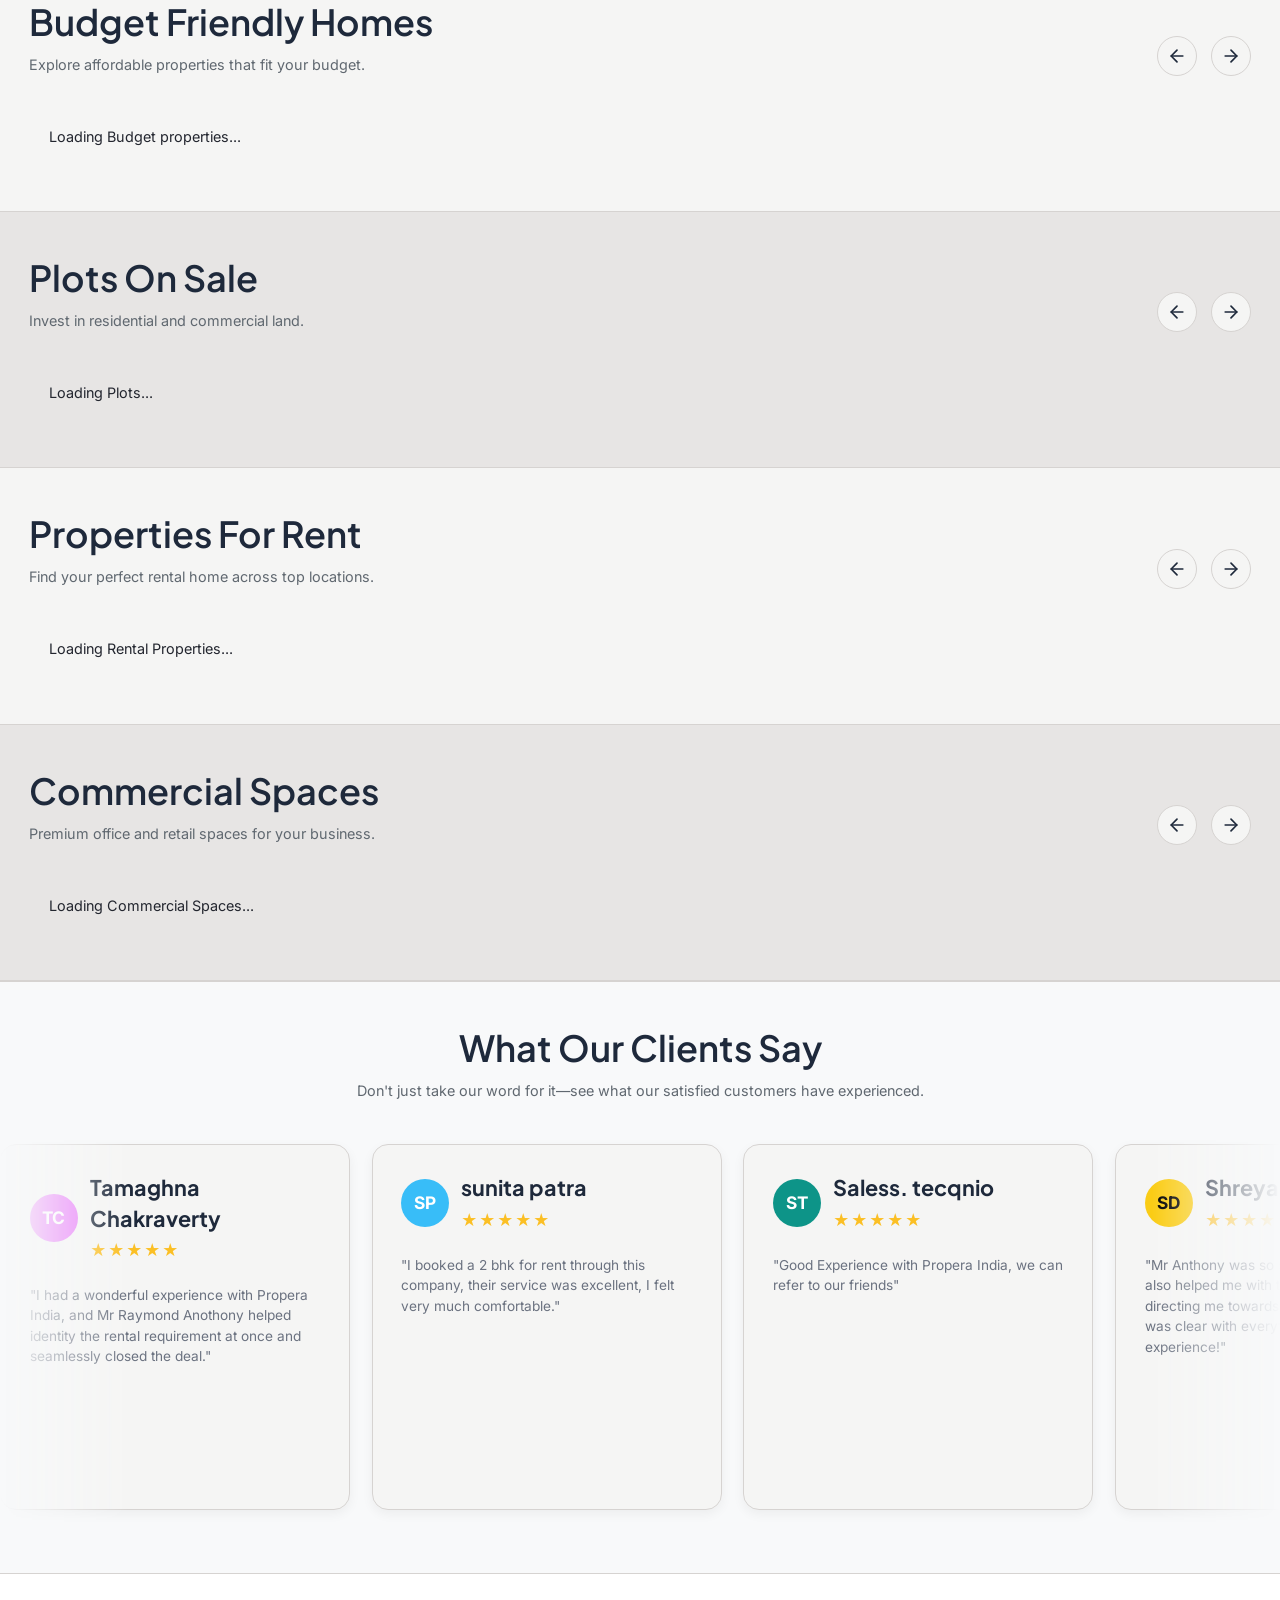
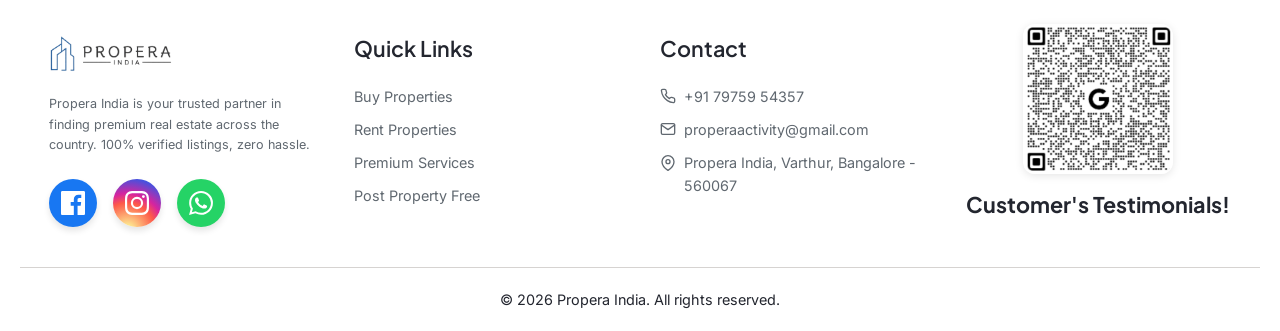
==== commit 20e035bc: "loading screens and logo edits with search bar also" ====
--- a/index.html
+++ b/index.html
@@ -25,6 +25,58 @@
   <script defer src="/_vercel/insights/script.js"></script>
 </head>
 <body class="theme-root" style="background: var(--color-5);">
+
+  <!-- FULL SCREEN LOADER -->
+  <style>
+    #loaderWrap {
+      position: fixed;
+      inset: 0;
+      background: #1B3A6B;
+      display: flex;
+      flex-direction: column;
+      align-items: center;
+      justify-content: center;
+      z-index: 99999;
+      font-family: 'Inter', 'Helvetica Neue', sans-serif;
+      transition: opacity 0.6s ease;
+    }
+    .bg-lines { position: absolute; inset: 0; overflow: hidden; opacity: 0.05; width: 100%; height: 100%; }
+    .bg-lines line { stroke: #ffffff; stroke-width: 1; }
+    .logo-area { display: flex; flex-direction: column; align-items: center; gap: 16px; z-index: 2; animation: fadeUp 0.8s ease both; }
+    .logo-icon { width: 64px; height: 64px; }
+    .logo-text { display: flex; flex-direction: column; align-items: center; gap: 2px; }
+    .logo-name { color: #ffffff; font-size: 28px; font-weight: 600; letter-spacing: 4px; line-height: 1; }
+    .logo-sub { color: rgba(255,255,255,0.5); font-size: 9px; letter-spacing: 5px; text-transform: uppercase; }
+    .tagline { color: rgba(255,255,255,0.45); font-size: 12px; letter-spacing: 2.5px; text-transform: uppercase; margin-top: 8px; animation: fadeUp 0.8s 0.2s ease both; }
+    .progress-area { margin-top: 52px; display: flex; flex-direction: column; align-items: center; gap: 14px; z-index: 2; animation: fadeUp 0.8s 0.4s ease both; }
+    .progress-bar-track { width: 200px; height: 2px; background: rgba(255,255,255,0.12); border-radius: 2px; overflow: hidden; }
+    .progress-bar-fill { height: 100%; width: 0%; background: #6FA8DC; border-radius: 2px; transition: width 0.1s linear; }
+    .progress-label { color: rgba(255,255,255,0.3); font-size: 11px; letter-spacing: 1.5px; text-transform: uppercase; font-weight: 400; transition: opacity 0.2s ease; }
+    .done-check { opacity: 0; transform: scale(0.6); transition: opacity 0.4s ease, transform 0.4s ease; color: #6FA8DC; font-size: 22px; }
+    .done-check.visible { opacity: 1; transform: scale(1); }
+    @keyframes fadeUp { from { opacity: 0; transform: translateY(14px); } to { opacity: 1; transform: translateY(0); } }
+  </style>
+  <div id="loaderWrap" style="display: none;">
+    <svg class="bg-lines" viewBox="0 0 700 480" preserveAspectRatio="xMidYMid slice" xmlns="http://www.w3.org/2000/svg" aria-hidden="true">
+      <line x1="0" y1="480" x2="200" y2="0"/>
+      <line x1="100" y1="480" x2="300" y2="0"/>
+      <line x1="200" y1="480" x2="400" y2="0"/>
+      <line x1="300" y1="480" x2="500" y2="0"/>
+      <line x1="400" y1="480" x2="600" y2="0"/>
+      <line x1="500" y1="480" x2="700" y2="0"/>
+      <line x1="600" y1="480" x2="800" y2="0"/>
+    </svg>
+    <div class="logo-area">
+      <img src="assets/Picture4.png" alt="Propera India Logo" style="max-height: 140px; width: auto; object-fit: contain;">
+    </div>
+    <div class="progress-area">
+      <div class="progress-bar-track">
+        <div class="progress-bar-fill" id="bar"></div>
+      </div>
+      <span class="progress-label" id="label">Loading</span>
+      <i class="done-check" id="check" aria-hidden="true" style="font-style: normal; font-weight: bold;">✓</i>
+    </div>
+  </div>
 
   <!-- SECTION 1: NAVBAR -->
   <header class="navbar">
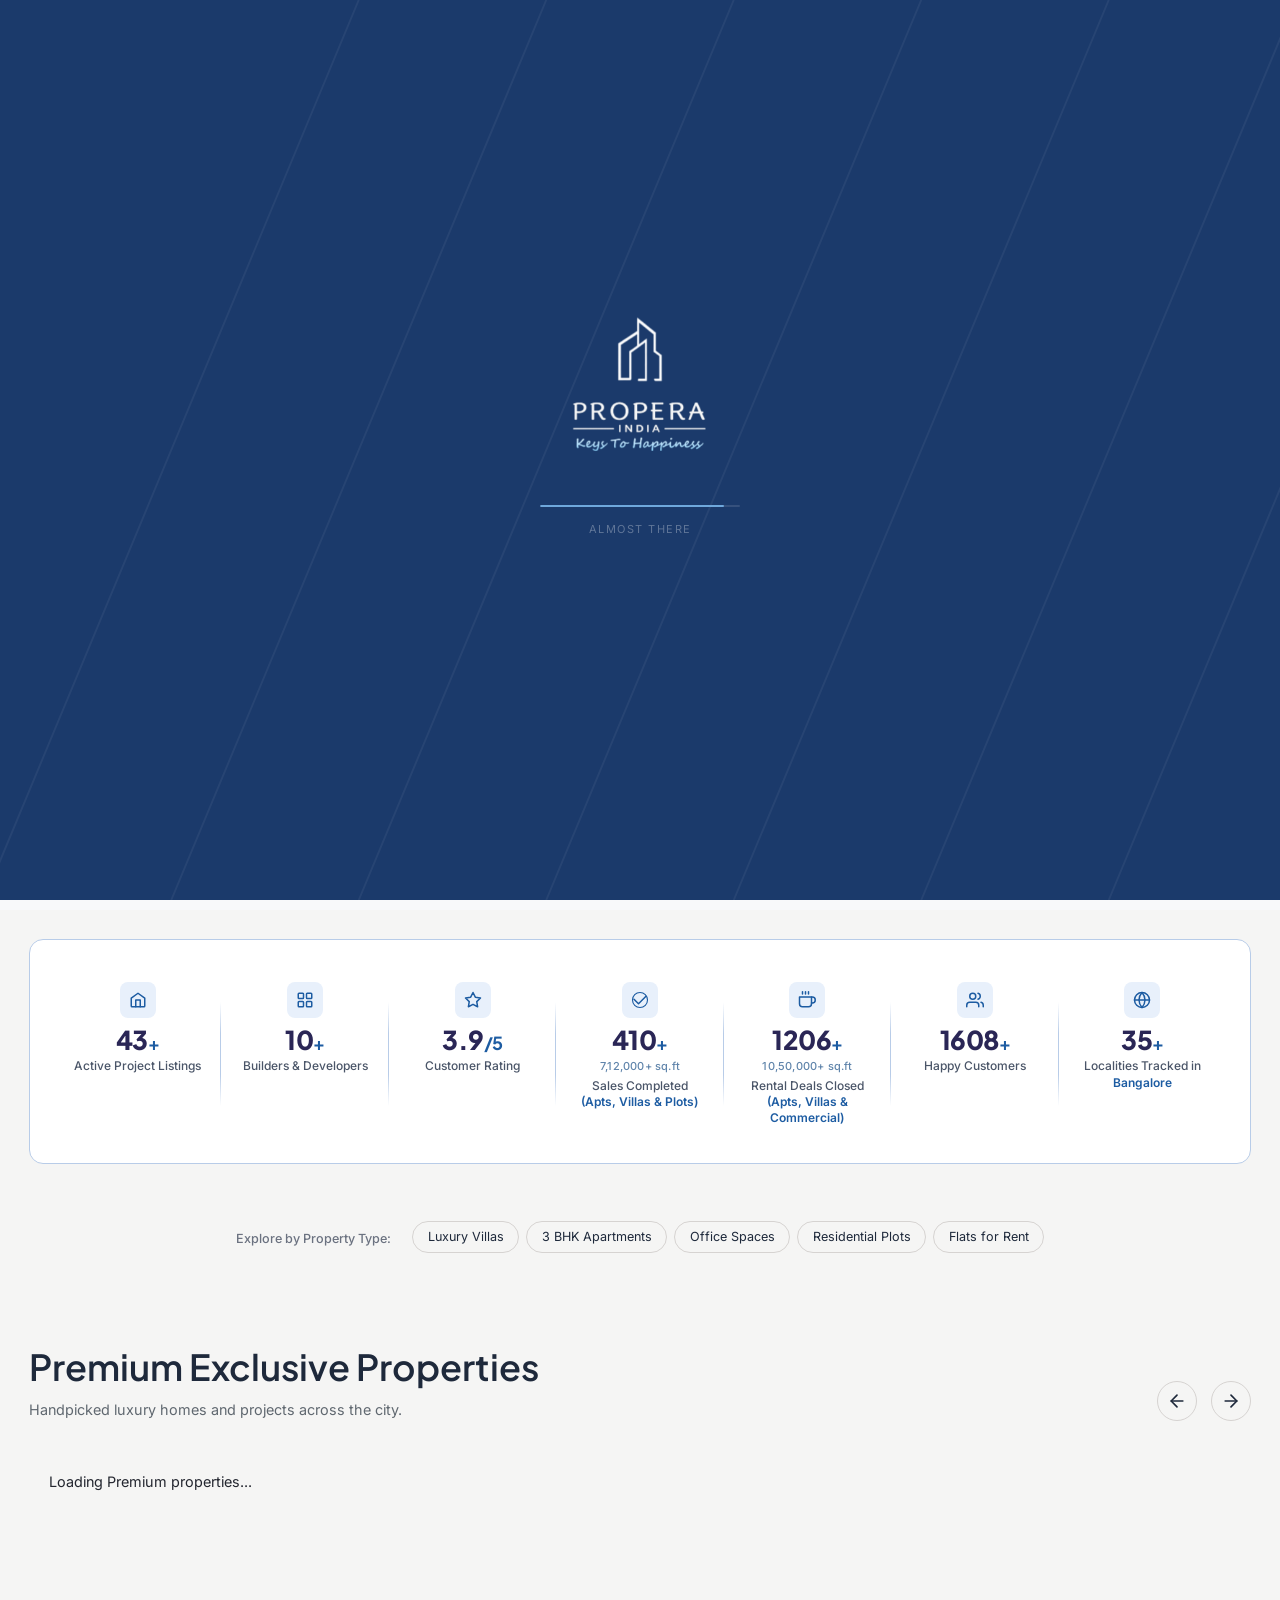
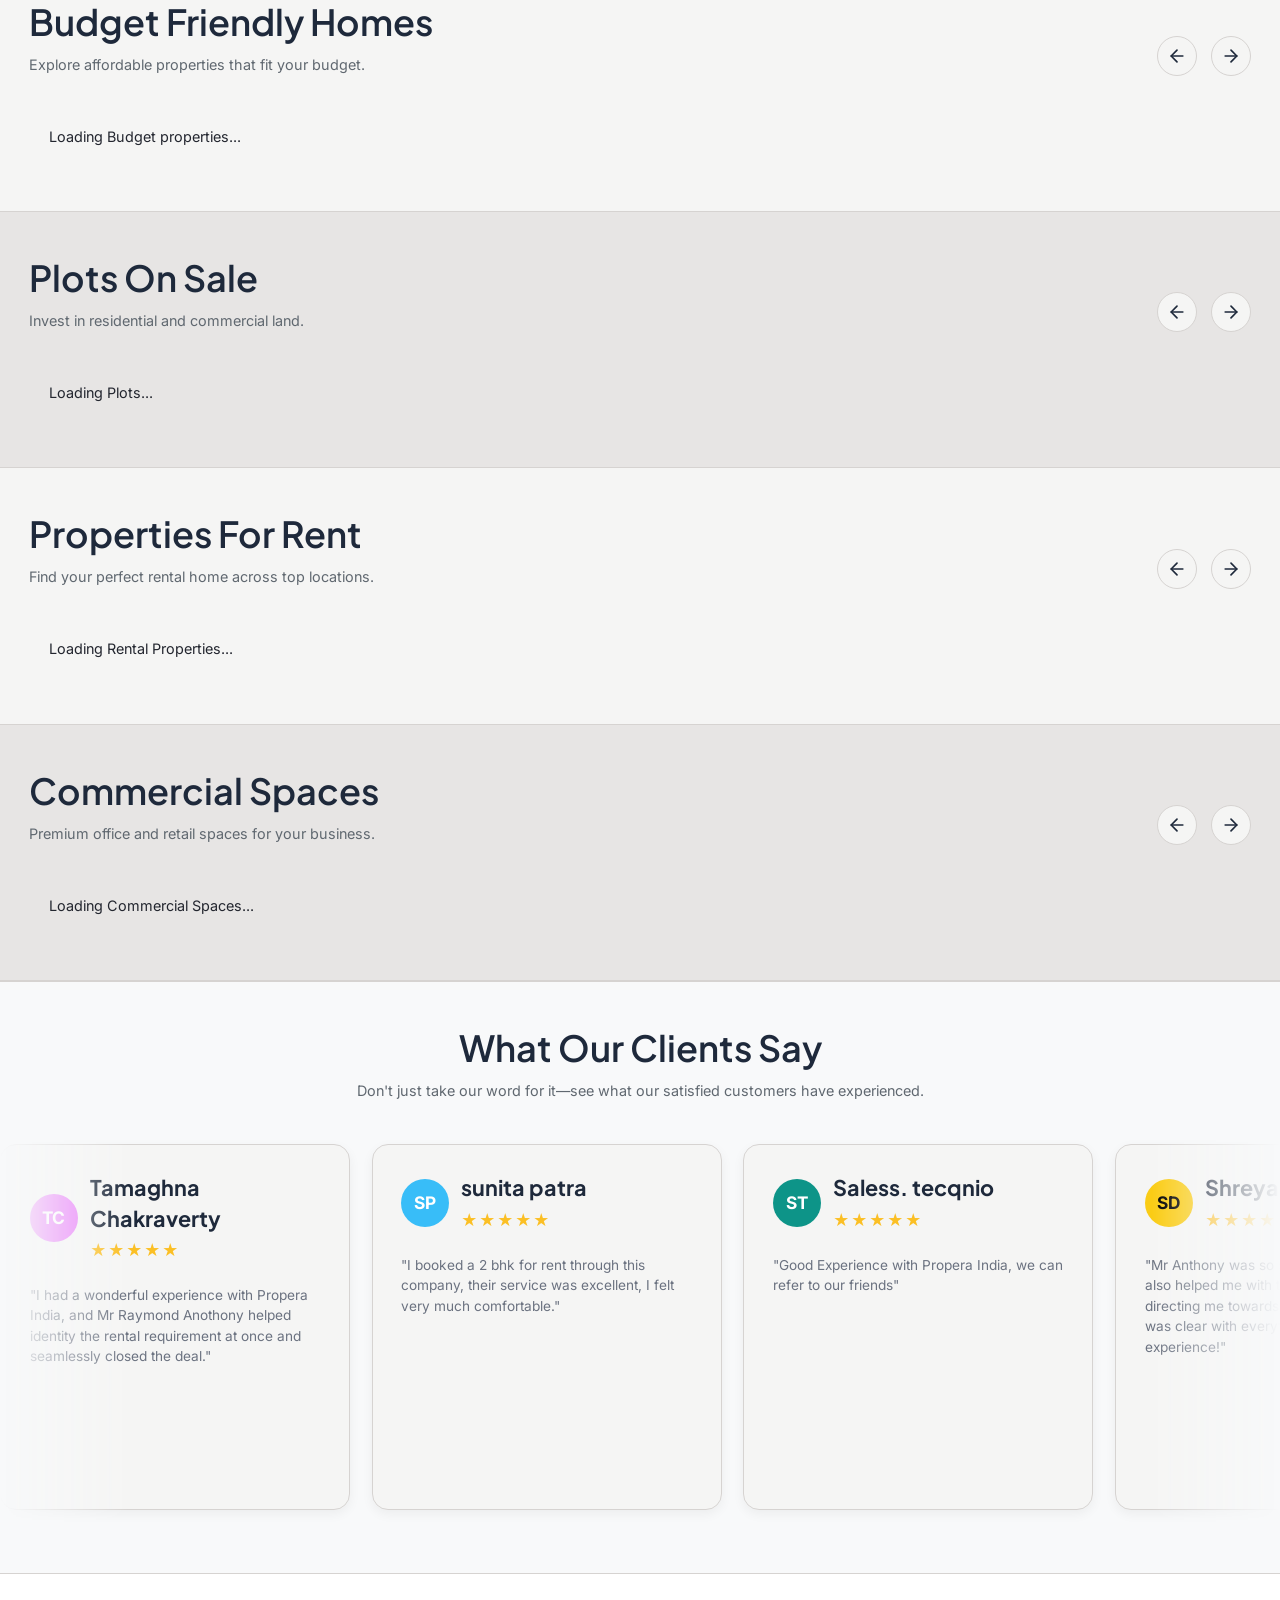
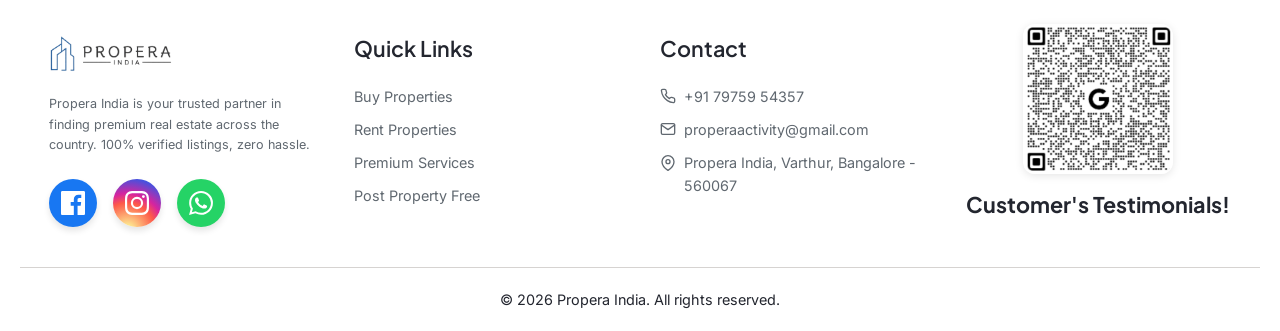
==== commit 6cd00fb5: "landing page and ribbon update" ====
--- a/index.html
+++ b/index.html
@@ -56,7 +56,7 @@
     .done-check.visible { opacity: 1; transform: scale(1); }
     @keyframes fadeUp { from { opacity: 0; transform: translateY(14px); } to { opacity: 1; transform: translateY(0); } }
   </style>
-  <div id="loaderWrap" style="display: none;">
+  <div id="loaderWrap" style="display: flex;">
     <svg class="bg-lines" viewBox="0 0 700 480" preserveAspectRatio="xMidYMid slice" xmlns="http://www.w3.org/2000/svg" aria-hidden="true">
       <line x1="0" y1="480" x2="200" y2="0"/>
       <line x1="100" y1="480" x2="300" y2="0"/>
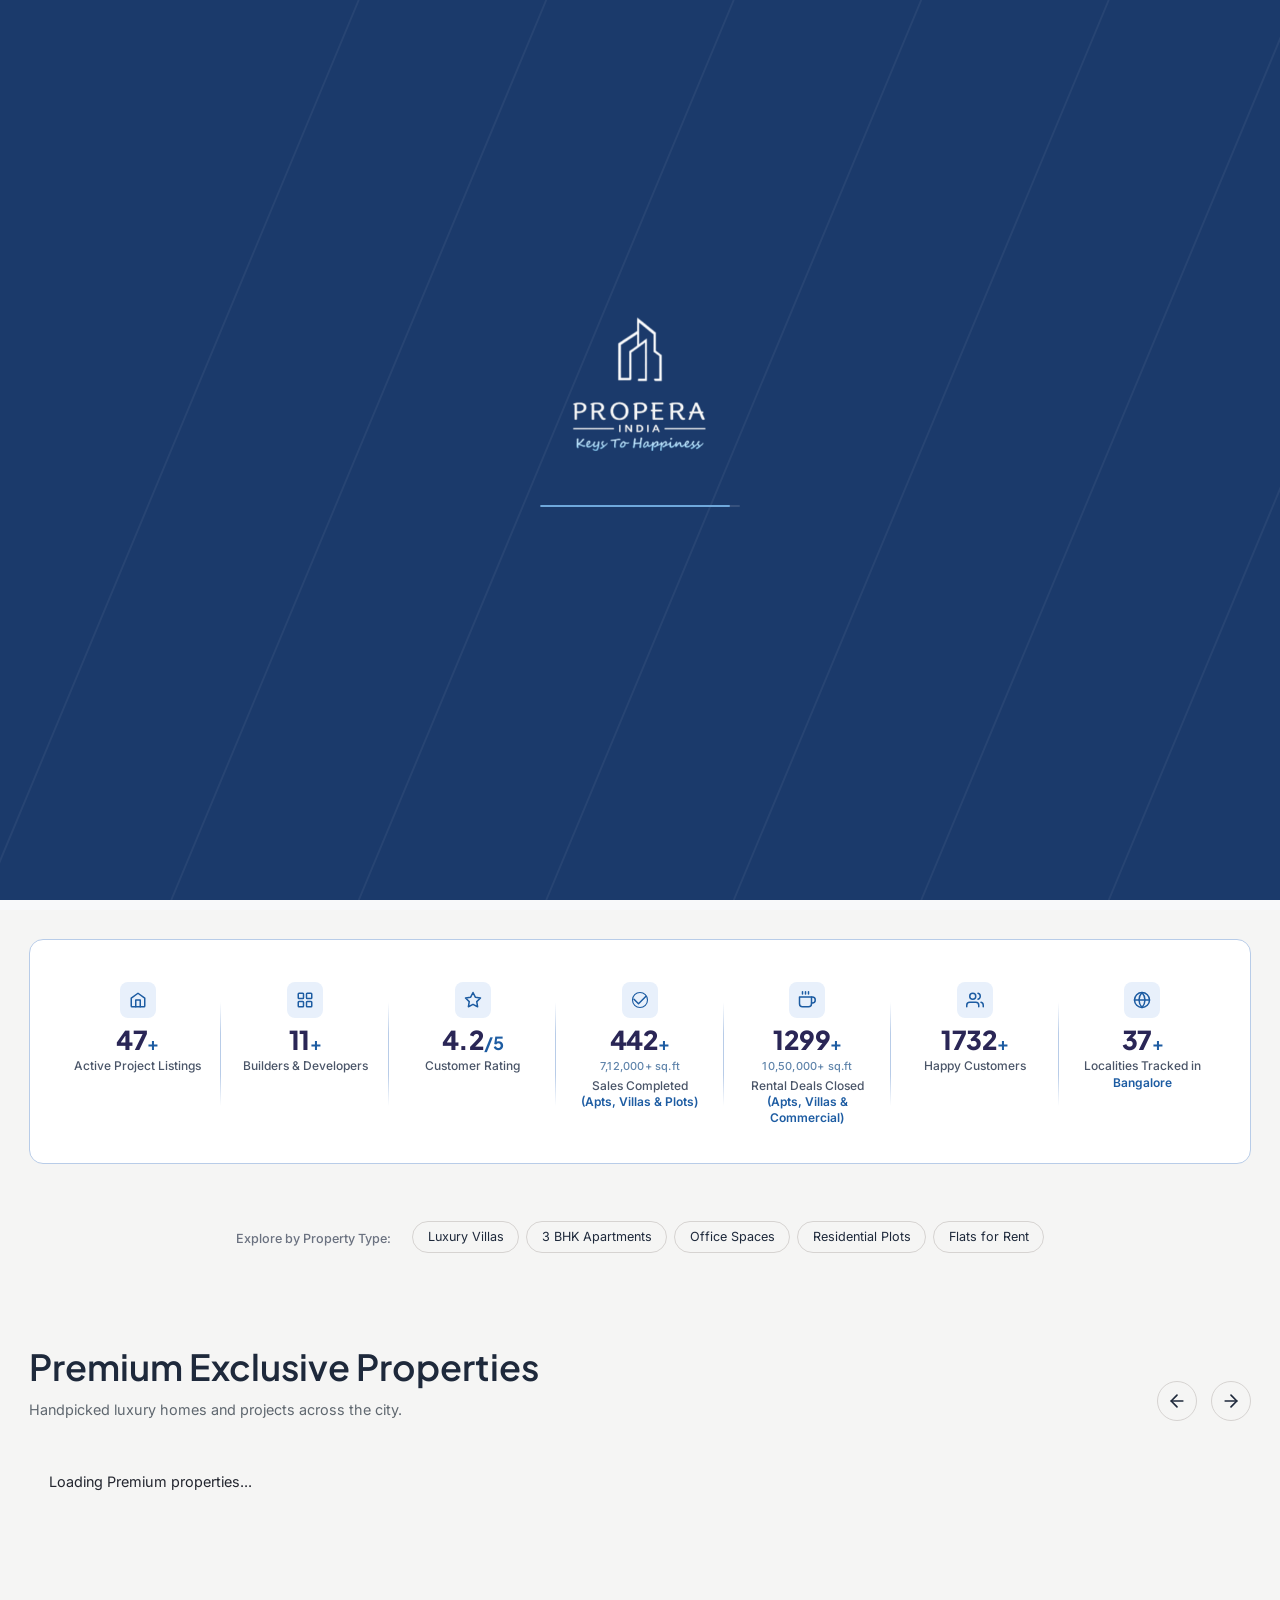
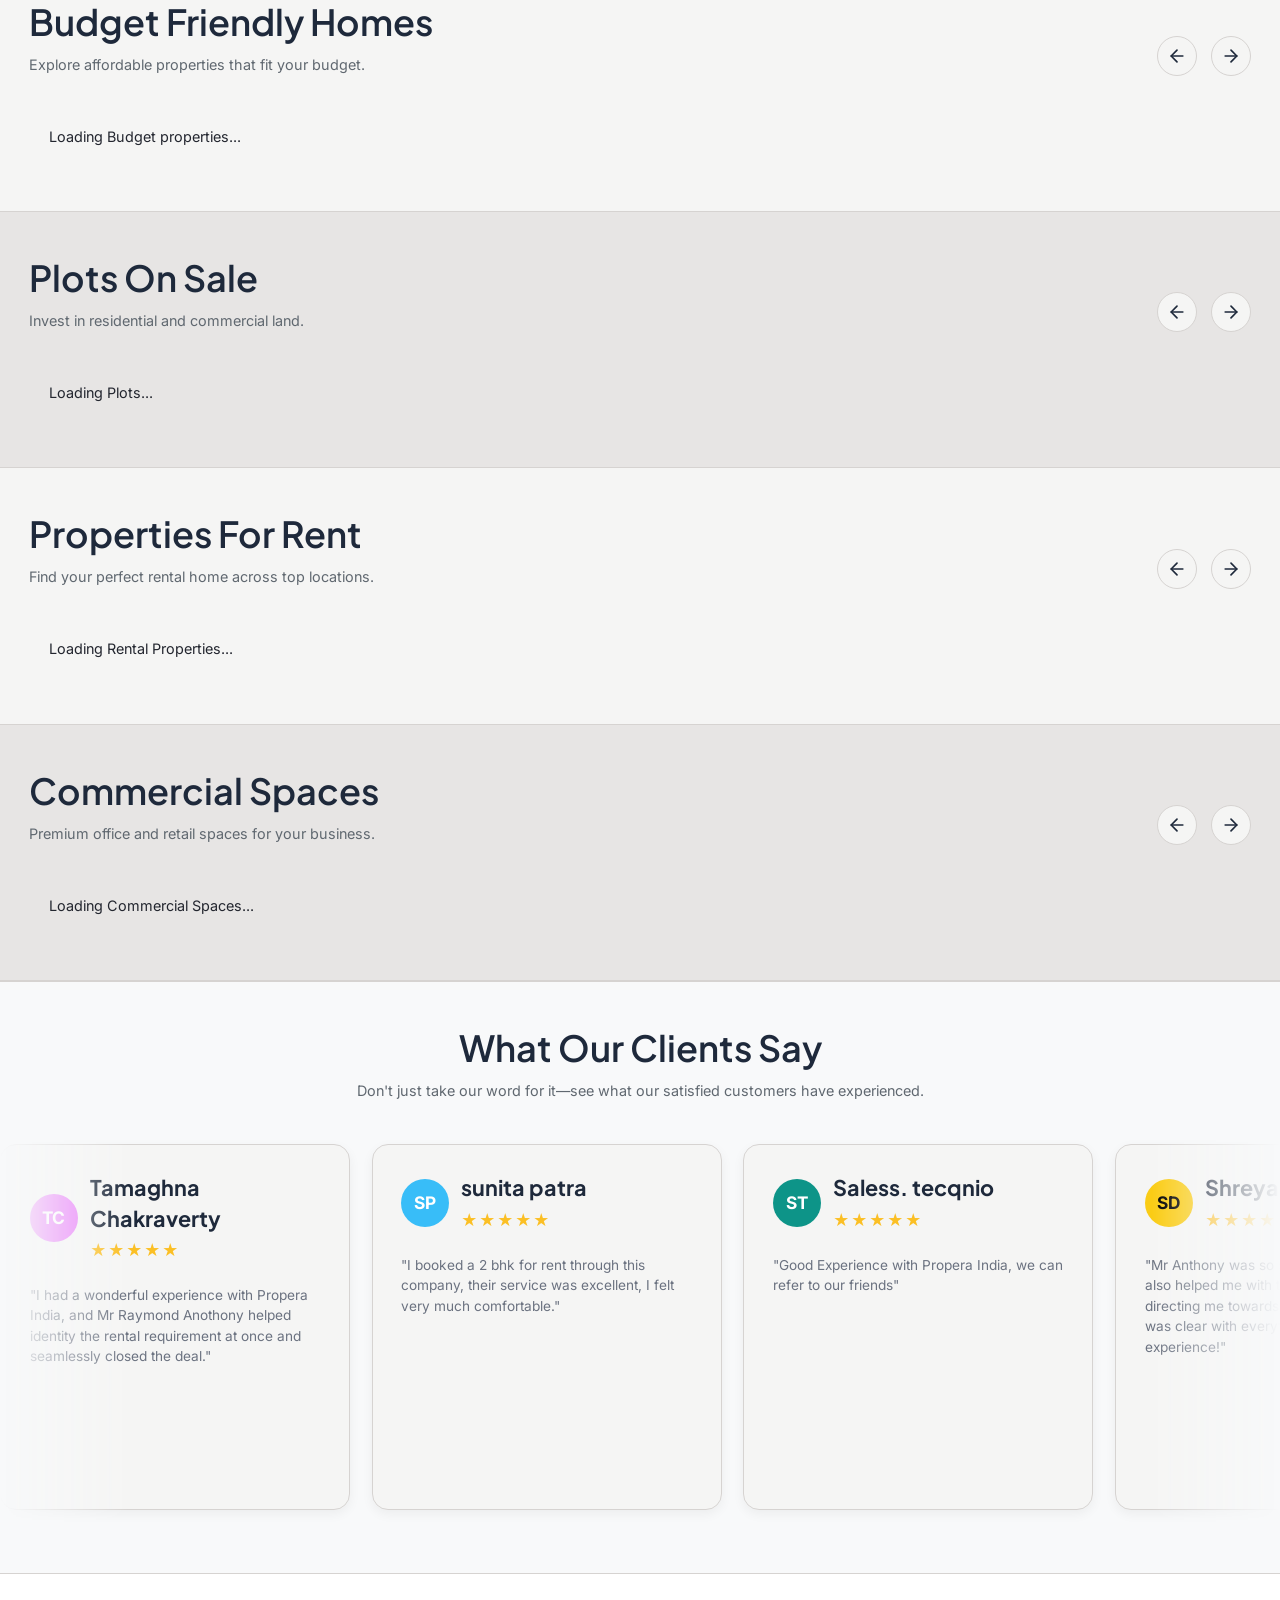
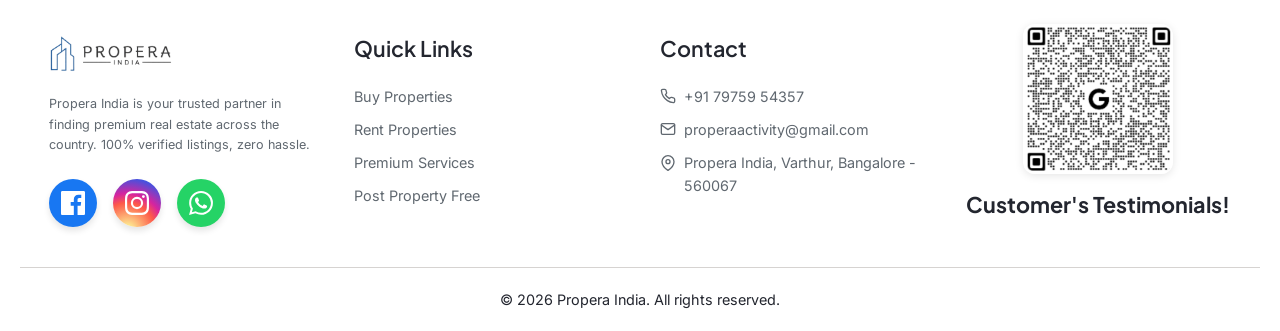
==== commit 59df09b5: "small fixes" ====
--- a/index.html
+++ b/index.html
@@ -1,6 +1,9 @@
-<!DOCTYPE html>
+﻿<!DOCTYPE html>
 <html lang="en">
 <head>
+    <!-- Favicon for Browser Tab and SEO -->
+    <link rel="icon" type="image/png" href="assets/Picture3.png">
+    <link rel="apple-touch-icon" href="assets/Picture3.png">
   <meta charset="UTF-8">
   <meta name="viewport" content="width=device-width, initial-scale=1.0">
   <title>Propera India | Premium Real Estate Platform</title>
@@ -888,3 +891,4 @@
   </script>
 </body>
 </html>
+
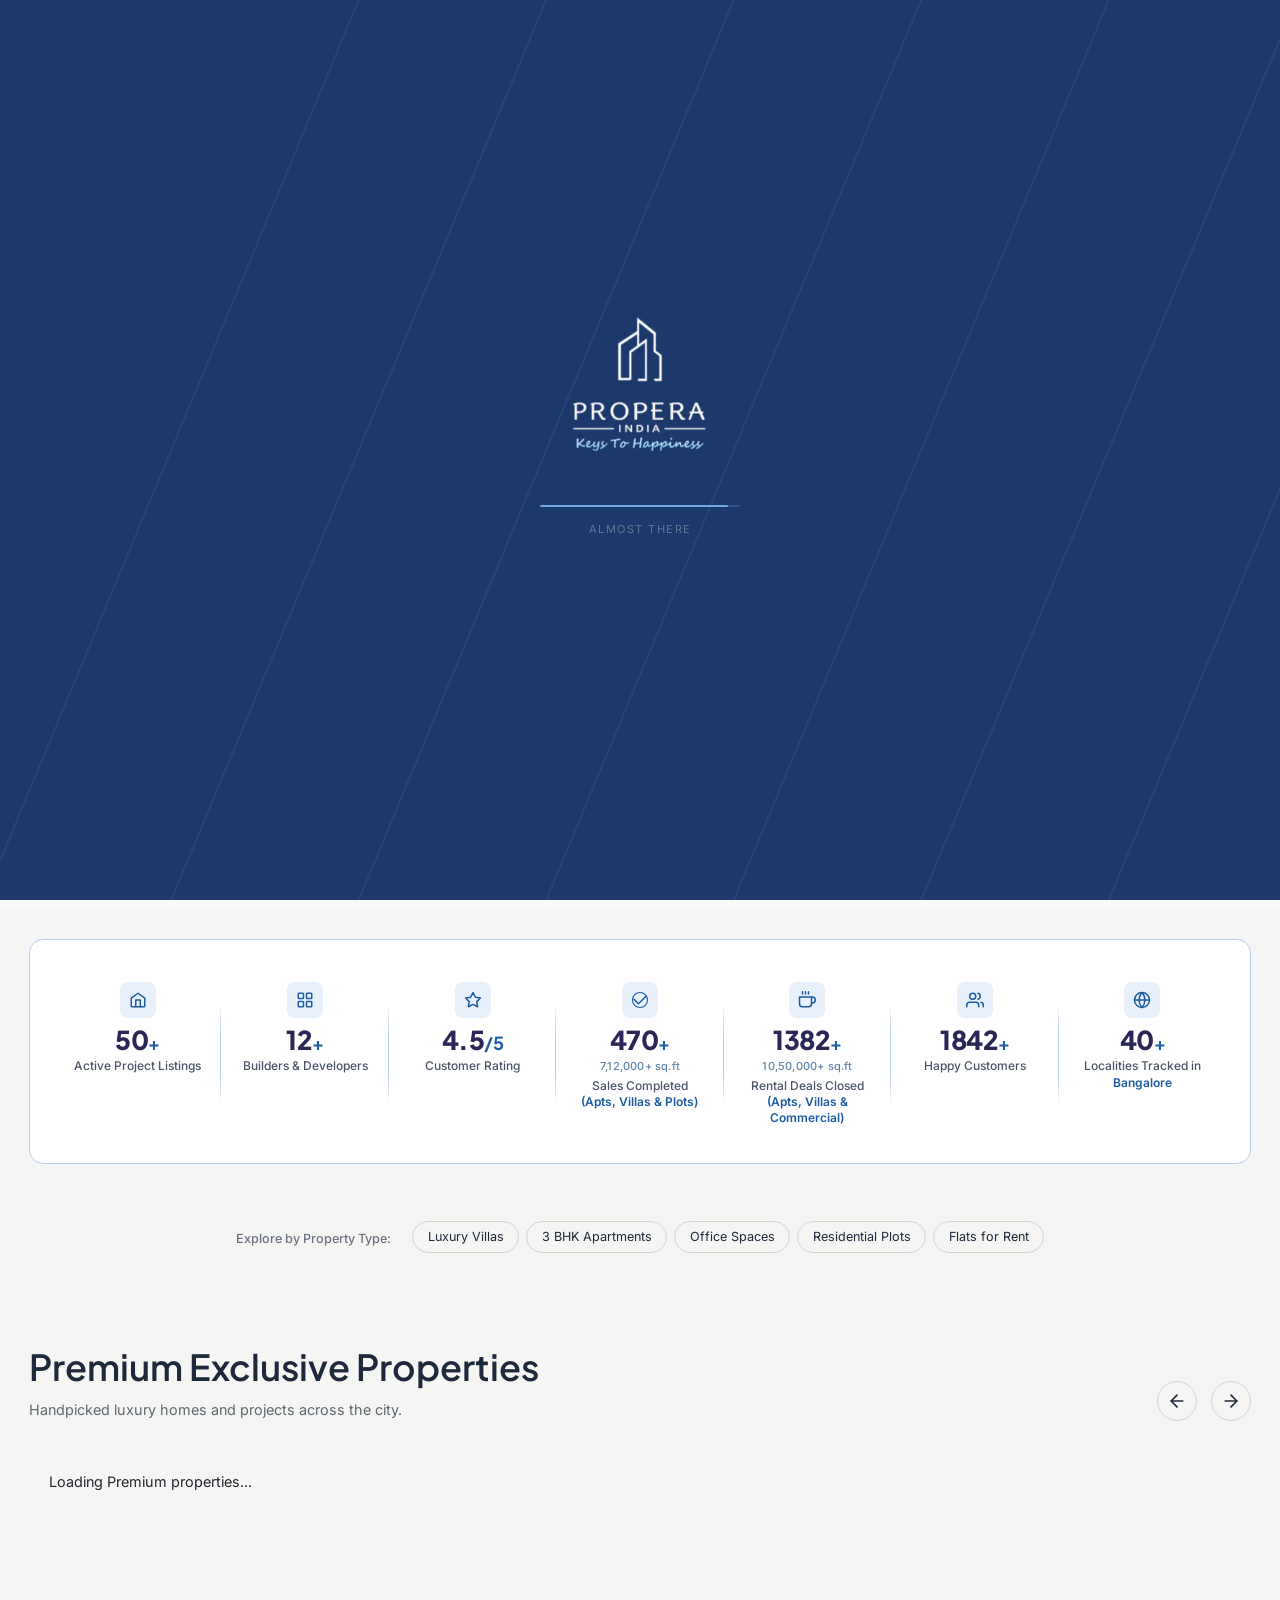
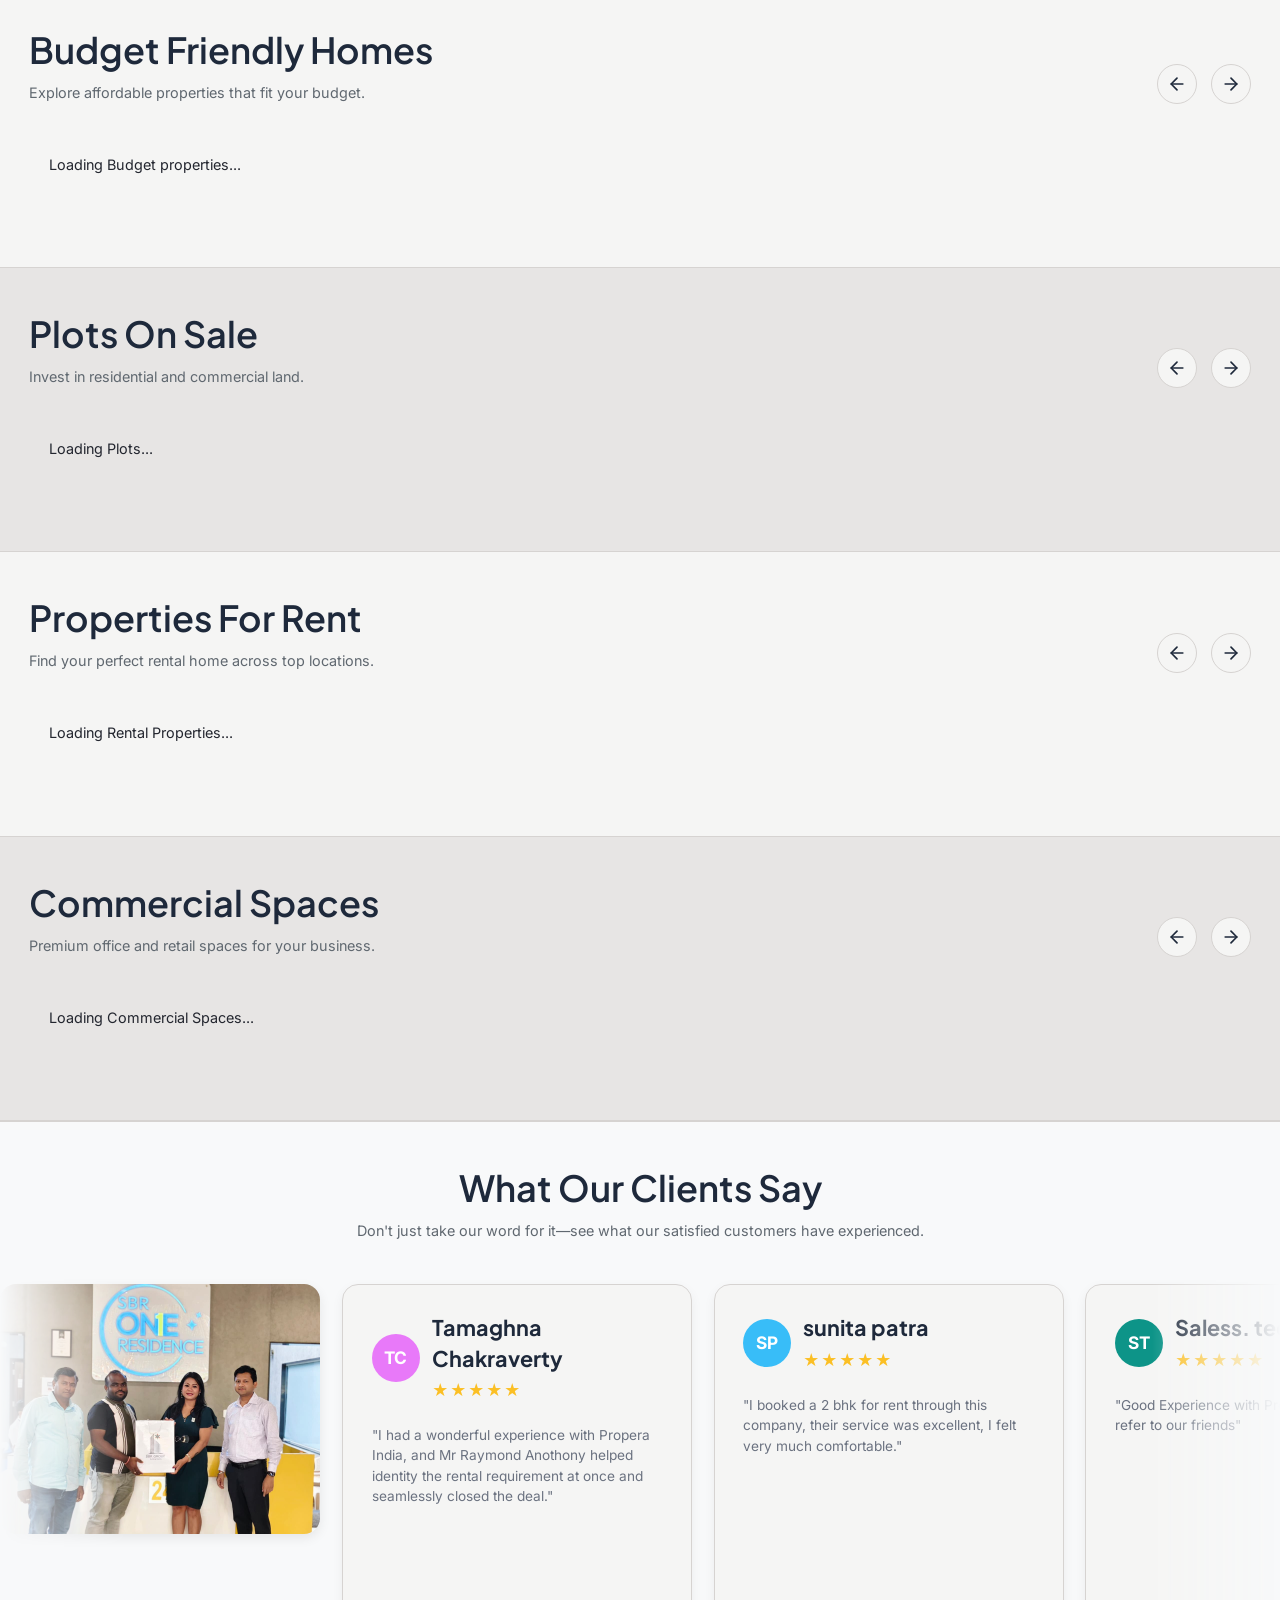
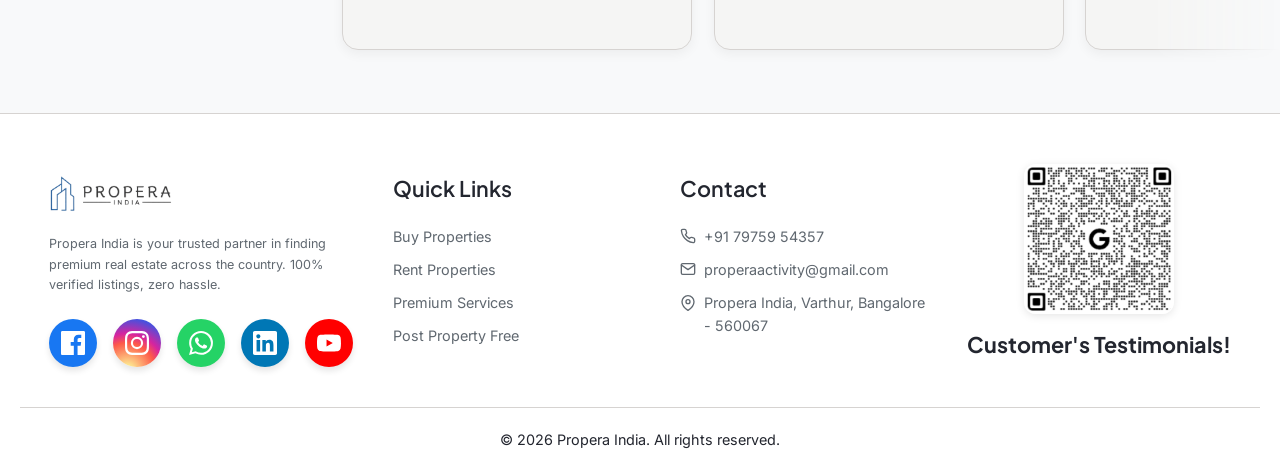
==== commit 2f48d891: "about and search" ====
--- a/index.html
+++ b/index.html
@@ -1,4 +1,4 @@
-﻿<!DOCTYPE html>
+<!DOCTYPE html>
 <html lang="en">
 <head>
     <!-- Favicon for Browser Tab and SEO -->
@@ -669,6 +669,7 @@
     <div class="marquee-container">
       <!-- First set of cards -->
       <div class="marquee-content">
+        <img src="assets/Testimonial (2).jpeg" alt="Client Testimonial" style="height: 100%; max-height: 250px; width: auto; border-radius: 16px; box-shadow: 0 4px 12px rgba(0,0,0,0.08); object-fit: cover; flex-shrink: 0;">
         <div class="testimonial-card">
           <div class="testimonial-header">
             <div class="testimonial-avatar" style="background: #e879f9;">TC</div>
@@ -722,6 +723,7 @@
       </div>
       <!-- Second set of cards for seamless loop -->
       <div class="marquee-content" aria-hidden="true">
+        <img src="assets/Testimonial (2).jpeg" alt="Client Testimonial" style="height: 100%; max-height: 250px; width: auto; border-radius: 16px; box-shadow: 0 4px 12px rgba(0,0,0,0.08); object-fit: cover; flex-shrink: 0;">
         <div class="testimonial-card">
           <div class="testimonial-header">
             <div class="testimonial-avatar" style="background: #e879f9;">TC</div>
@@ -792,6 +794,12 @@
             </a>
             <a href="https://wa.me/917975954357" target="_blank" rel="noopener" style="display: flex; align-items: center; justify-content: center; width: 48px; height: 48px; background: #25D366; color: white; border-radius: 50%; text-decoration: none; transition: transform 0.2s; box-shadow: 0 4px 6px rgba(0,0,0,0.1);" onmouseover="this.style.transform='scale(1.15)'" onmouseout="this.style.transform='scale(1)'" aria-label="WhatsApp">
               <svg width="24" height="24" fill="currentColor" viewBox="0 0 24 24"><path d="M17.472 14.382c-.297-.149-1.758-.867-2.03-.967-.273-.099-.471-.148-.67.15-.197.297-.767.966-.94 1.164-.173.199-.347.223-.644.075-.297-.15-1.255-.463-2.39-1.475-.883-.788-1.48-1.761-1.653-2.059-.173-.297-.018-.458.13-.606.134-.133.298-.347.446-.52.149-.174.198-.298.298-.497.099-.198.05-.371-.025-.52-.075-.149-.669-1.612-.916-2.207-.242-.579-.487-.5-.669-.51a12.8 12.8 0 0 0-.57-.01c-.198 0-.52.074-.792.372-.272.297-1.04 1.016-1.04 2.479 0 1.462 1.065 2.875 1.213 3.074.149.198 2.096 3.2 5.077 4.487.709.306 1.262.489 1.694.625.712.227 1.36.195 1.871.118.571-.085 1.758-.719 2.006-1.413.248-.694.248-1.289.173-1.413-.074-.124-.272-.198-.57-.347m-5.421 7.403h-.004a9.87 9.87 0 0 1-5.031-1.378l-.361-.214-3.741.982.998-3.648-.235-.374a9.86 9.86 0 0 1-1.51-5.26c.001-5.45 4.436-9.884 9.888-9.884 2.64 0 5.122 1.03 6.988 2.898a9.825 9.825 0 0 1 2.893 6.994c-.003 5.45-4.437 9.884-9.885 9.884m8.413-18.297A11.815 11.815 0 0 0 12.05 0C5.495 0 .16 5.335.157 11.892c0 2.096.547 4.142 1.588 5.945L.057 24l6.305-1.654a11.882 11.882 0 0 0 5.683 1.448h.005c6.554 0 11.89-5.335 11.893-11.893a11.821 11.821 0 0 0-3.48-8.413z"/></svg>
+            </a>
+            <a href="https://www.linkedin.com/in/propera-activity-21a532410/" target="_blank" rel="noopener" style="display: flex; align-items: center; justify-content: center; width: 48px; height: 48px; background: #0077b5; color: white; border-radius: 50%; text-decoration: none; transition: transform 0.2s; box-shadow: 0 4px 6px rgba(0,0,0,0.1);" onmouseover="this.style.transform='scale(1.15)'" onmouseout="this.style.transform='scale(1)'" aria-label="LinkedIn">
+              <svg width="24" height="24" fill="currentColor" viewBox="0 0 24 24"><path d="M20.447 20.452h-3.554v-5.569c0-1.328-.027-3.037-1.852-3.037-1.853 0-2.136 1.445-2.136 2.939v5.667H9.351V9h3.414v1.561h.046c.477-.9 1.637-1.85 3.37-1.85 3.601 0 4.267 2.37 4.267 5.455v6.286zM5.337 7.433c-1.144 0-2.063-.926-2.063-2.065 0-1.138.92-2.063 2.063-2.063 1.14 0 2.064.925 2.064 2.063 0 1.139-.925 2.065-2.064 2.065zm1.782 13.019H3.555V9h3.564v11.452zM22.225 0H1.771C.792 0 0 .774 0 1.729v20.542C0 23.227.792 24 1.771 24h20.451C23.2 24 24 23.227 24 22.271V1.729C24 .774 23.2 0 22.222 0h.003z"/></svg>
+            </a>
+            <a href="https://www.youtube.com/@ProperaIndiaOfficial" target="_blank" rel="noopener" style="display: flex; align-items: center; justify-content: center; width: 48px; height: 48px; background: #FF0000; color: white; border-radius: 50%; text-decoration: none; transition: transform 0.2s; box-shadow: 0 4px 6px rgba(0,0,0,0.1);" onmouseover="this.style.transform='scale(1.15)'" onmouseout="this.style.transform='scale(1)'" aria-label="YouTube">
+              <svg width="24" height="24" fill="currentColor" viewBox="0 0 24 24"><path d="M23.498 6.186a3.016 3.016 0 0 0-2.122-2.136C19.505 3.5 12 3.5 12 3.5s-7.505 0-9.377.55a3.016 3.016 0 0 0-2.122 2.136C0 8.07 0 12 0 12s0 3.93.498 5.814a3.016 3.016 0 0 0 2.122 2.136c1.871.55 9.377.55 9.377.55s7.505 0 9.377-.55a3.016 3.016 0 0 0 2.122-2.136C24 15.93 24 12 24 12s0-3.93-.502-5.814zM9.545 15.568V8.432L15.818 12l-6.273 3.568z"/></svg>
             </a>
           </div>
         </div>
@@ -888,6 +896,55 @@
             document.querySelector('.hero-search-bar').action = 'search.html' + paramStr;
         });
     });
+
+    // Add Seekbar to Carousels
+    document.addEventListener('DOMContentLoaded', () => {
+      const viewports = document.querySelectorAll('.carousel-viewport');
+      
+      viewports.forEach(viewport => {
+        const seekbarContainer = document.createElement('div');
+        seekbarContainer.className = 'carousel-seekbar-container';
+        seekbarContainer.style.cssText = 'width: 100%; height: 4px; background: rgba(0,0,0,0.1); border-radius: 2px; margin-top: 24px; position: relative; overflow: hidden;';
+        
+        const thumb = document.createElement('div');
+        thumb.className = 'carousel-seekbar-thumb';
+        thumb.style.cssText = 'height: 100%; background: var(--primary, #1d5ca2); width: 0%; border-radius: 2px; transition: transform 0.1s ease-out, width 0.3s ease-out;';
+        
+        seekbarContainer.appendChild(thumb);
+        viewport.parentElement.appendChild(seekbarContainer);
+
+        const updateThumb = () => {
+          const scrollLeft = viewport.scrollLeft;
+          const maxScrollLeft = viewport.scrollWidth - viewport.clientWidth;
+          
+          if (maxScrollLeft > 0) {
+            const visibleRatio = viewport.clientWidth / viewport.scrollWidth;
+            const thumbWidthPercent = Math.max(visibleRatio * 100, 10);
+            thumb.style.width = `${thumbWidthPercent}%`;
+            
+            const maxMove = 100 - thumbWidthPercent;
+            const progress = scrollLeft / maxScrollLeft;
+            const movePercent = progress * maxMove;
+            
+            thumb.style.transform = `translateX(${movePercent / thumbWidthPercent * 100}%)`;
+            seekbarContainer.style.opacity = '1';
+          } else {
+            thumb.style.width = '100%';
+            thumb.style.transform = 'translateX(0)';
+            seekbarContainer.style.opacity = '0'; // Hide if not scrollable
+          }
+        };
+
+        viewport.addEventListener('scroll', updateThumb);
+        window.addEventListener('resize', updateThumb);
+        
+        const observer = new MutationObserver(updateThumb);
+        observer.observe(viewport, { childList: true, subtree: true });
+        
+        // Initial setup
+        setTimeout(updateThumb, 150);
+      });
+    });
   </script>
 </body>
 </html>
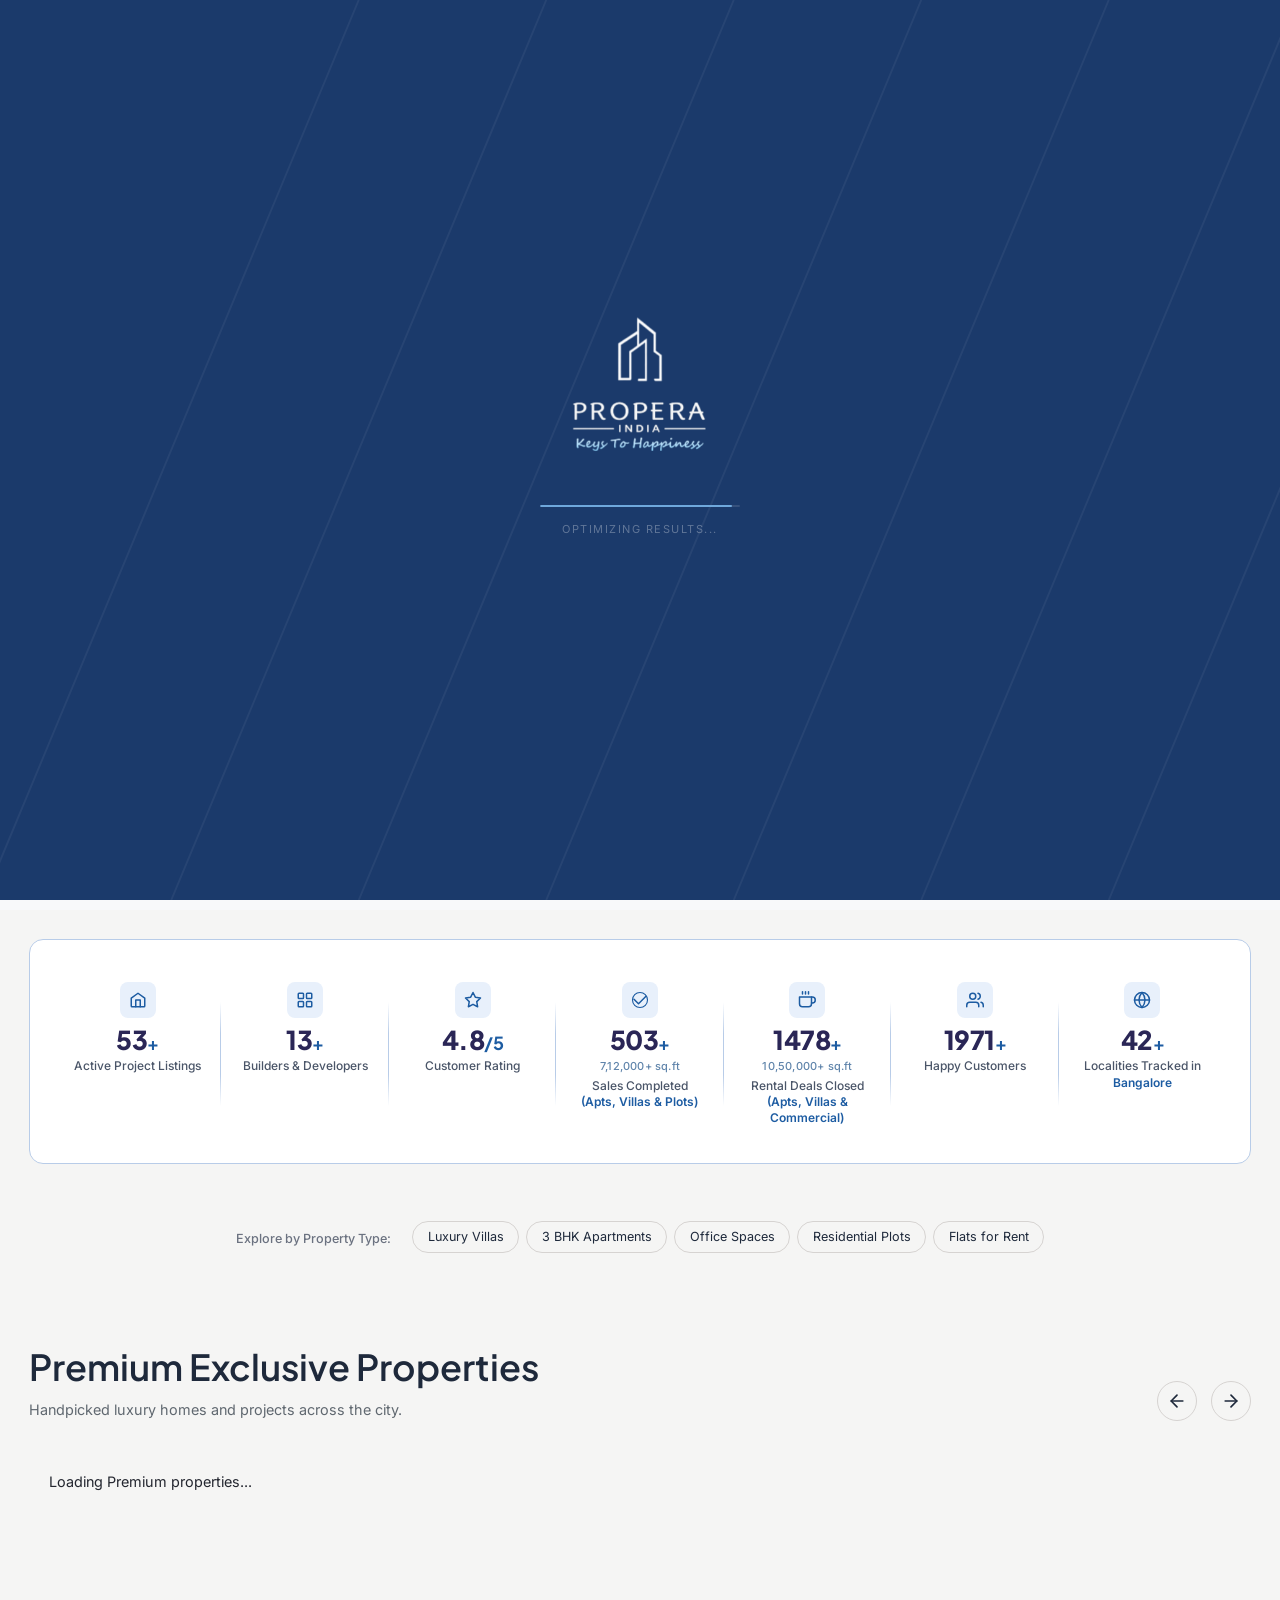
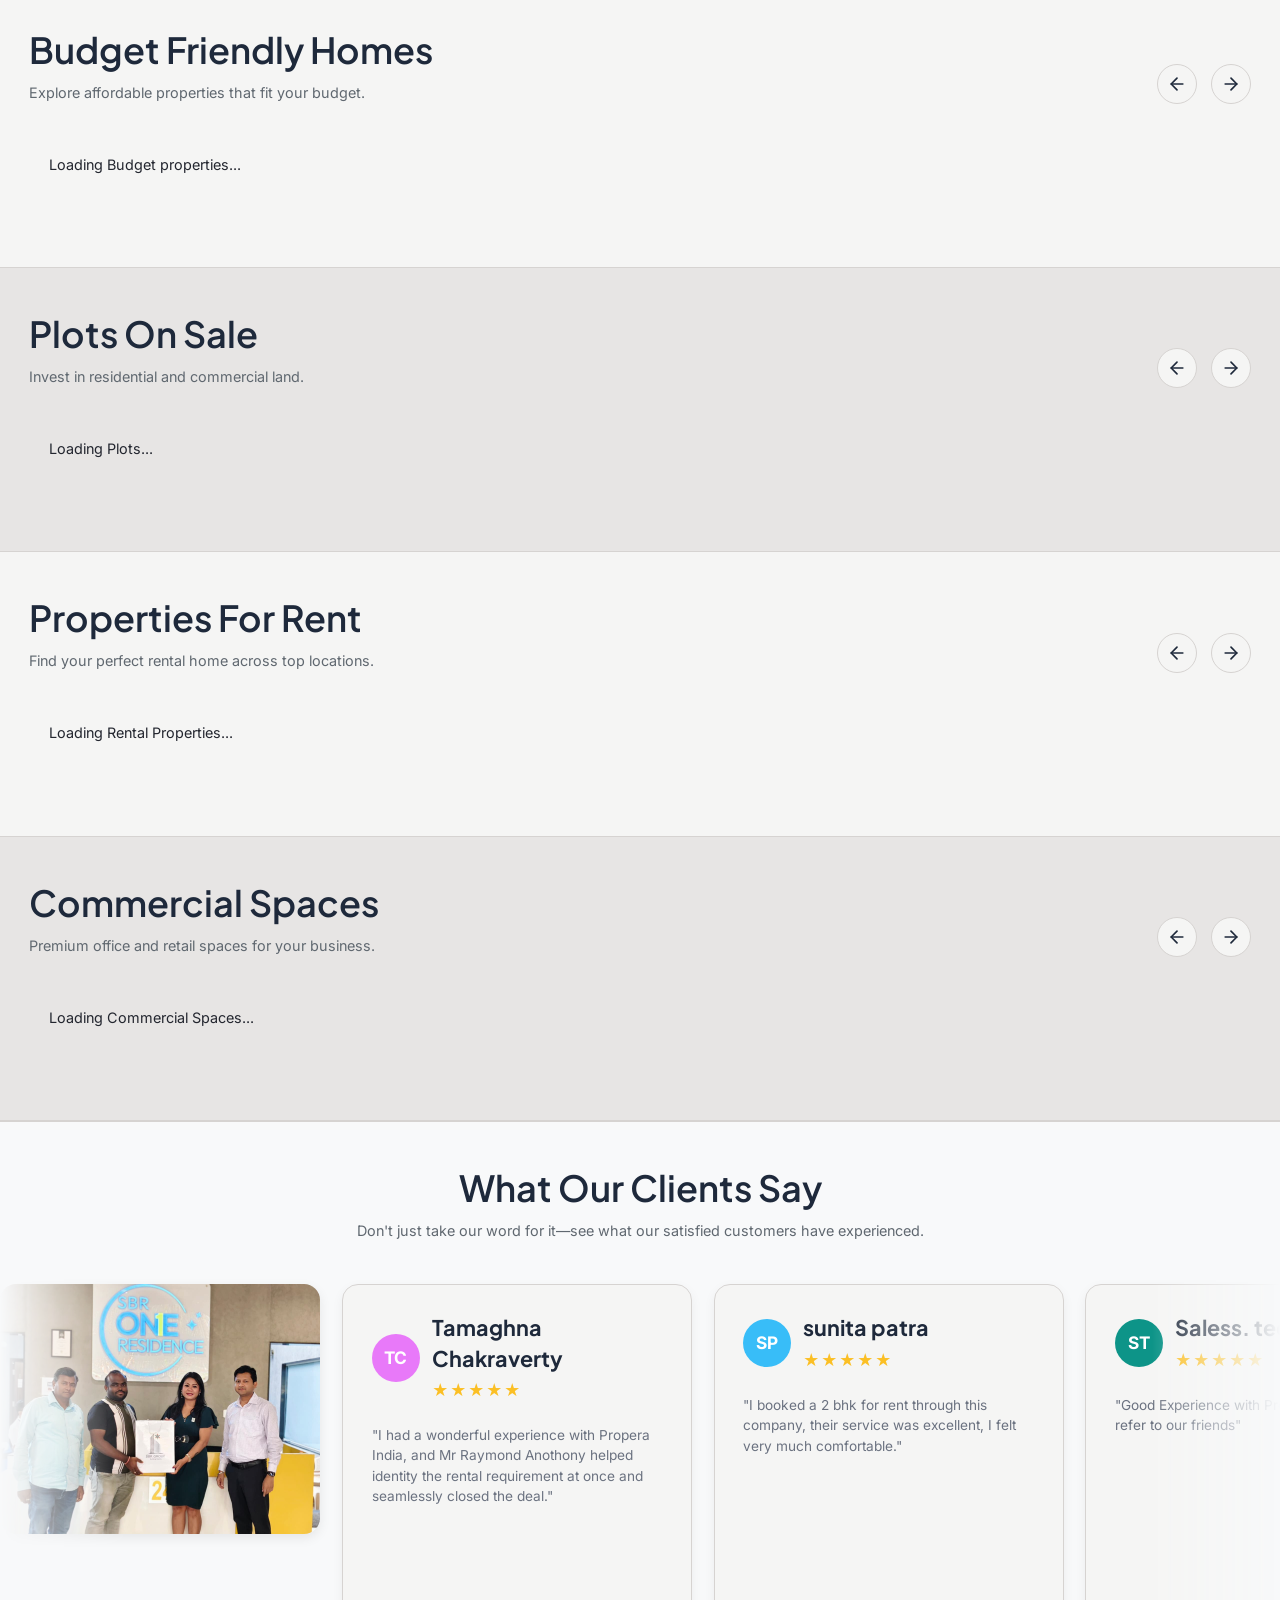
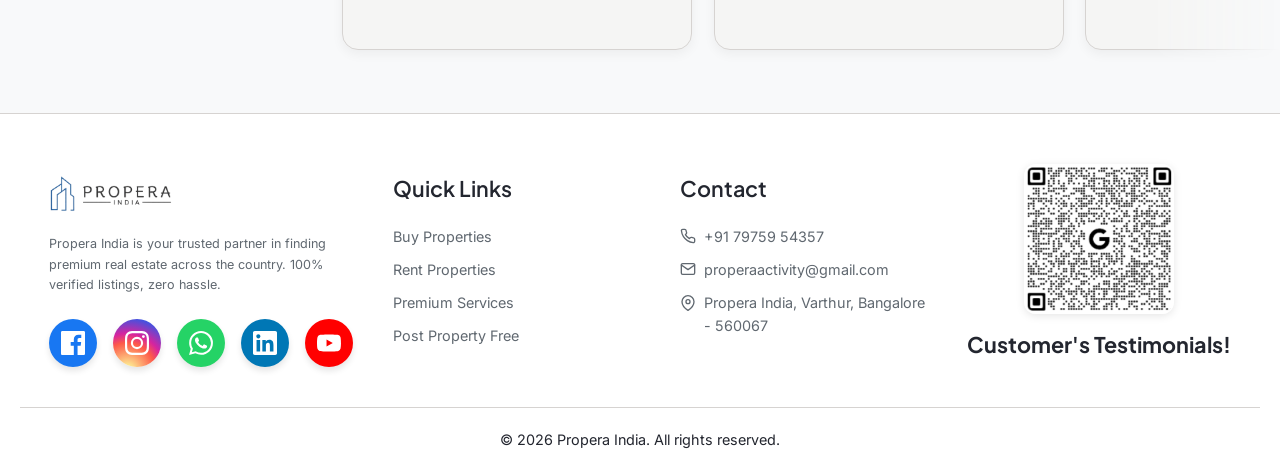
==== commit e31ebdfb: "Massive SEO update" ====
--- a/index.html
+++ b/index.html
@@ -6,9 +6,21 @@
     <link rel="apple-touch-icon" href="assets/Picture3.png">
   <meta charset="UTF-8">
   <meta name="viewport" content="width=device-width, initial-scale=1.0">
-  <title>Propera India | Premium Real Estate Platform</title>
+  <title>Propera India | Premium Real Estate in India</title>
+  <link rel="canonical" href="https://properaindia.com/">
   
-  <meta name="description" content="Discover premium real estate, luxury villas, and commercial properties in India with Propera.">
+  <meta name="description" content="Explore premium real estate, luxury villas, and affordable housing options across India with Propera India.">
+  <meta name="keywords" content="premium real estate, luxury villas, affordable housing, Propera India, real estate India">
+  
+  <!-- Open Graph / Social Sharing -->
+  <meta property="og:title" content="Propera India | Premium Real Estate in India">
+  <meta property="og:description" content="Explore premium real estate, luxury villas, and affordable housing options across India with Propera India.">
+  <meta property="og:type" content="website">
+  
+  <!-- Twitter Card -->
+  <meta name="twitter:card" content="summary_large_image">
+  <meta name="twitter:title" content="Propera India | Premium Real Estate in India">
+  <meta name="twitter:description" content="Explore premium real estate, luxury villas, and affordable housing options across India with Propera India.">
   <link rel="preconnect" href="https://fonts.googleapis.com">
   <link rel="preconnect" href="https://fonts.gstatic.com" crossorigin>
   <link href="https://fonts.googleapis.com/css2?family=Plus+Jakarta+Sans:wght@400;500;600;700&display=swap" rel="stylesheet">
@@ -26,6 +38,50 @@
     window.va = window.va || function () { (window.vaq = window.vaq || []).push(arguments); };
   </script>
   <script defer src="/_vercel/insights/script.js"></script>
+
+  <!-- Organization and WebSite Schema -->
+  <script type="application/ld+json">
+  {
+    "@context": "https://schema.org",
+    "@graph": [
+      {
+        "@type": "RealEstateAgent",
+        "@id": "https://properaindia.com/#organization",
+        "name": "Propera India",
+        "url": "https://properaindia.com/",
+        "logo": {
+          "@type": "ImageObject",
+          "url": "https://properaindia.com/assets/logoDARK.png"
+        },
+        "description": "Propera India is your trusted partner in finding premium real estate across the country. 100% verified listings, zero hassle.",
+        "telephone": "+917975954357",
+        "email": "properaactivity@gmail.com",
+        "address": {
+          "@type": "PostalAddress",
+          "streetAddress": "Varthur",
+          "addressLocality": "Bangalore",
+          "postalCode": "560067",
+          "addressCountry": "IN"
+        },
+        "sameAs": [
+          "https://www.facebook.com/people/Propera-India-Realty/61590039786236/",
+          "https://www.instagram.com/propera.india/",
+          "https://www.linkedin.com/in/propera-activity-21a532410/",
+          "https://www.youtube.com/@ProperaIndiaOfficial"
+        ]
+      },
+      {
+        "@type": "WebSite",
+        "@id": "https://properaindia.com/#website",
+        "url": "https://properaindia.com/",
+        "name": "Propera India",
+        "publisher": {
+          "@id": "https://properaindia.com/#organization"
+        }
+      }
+    ]
+  }
+  </script>
 </head>
 <body class="theme-root" style="background: var(--color-5);">
 
